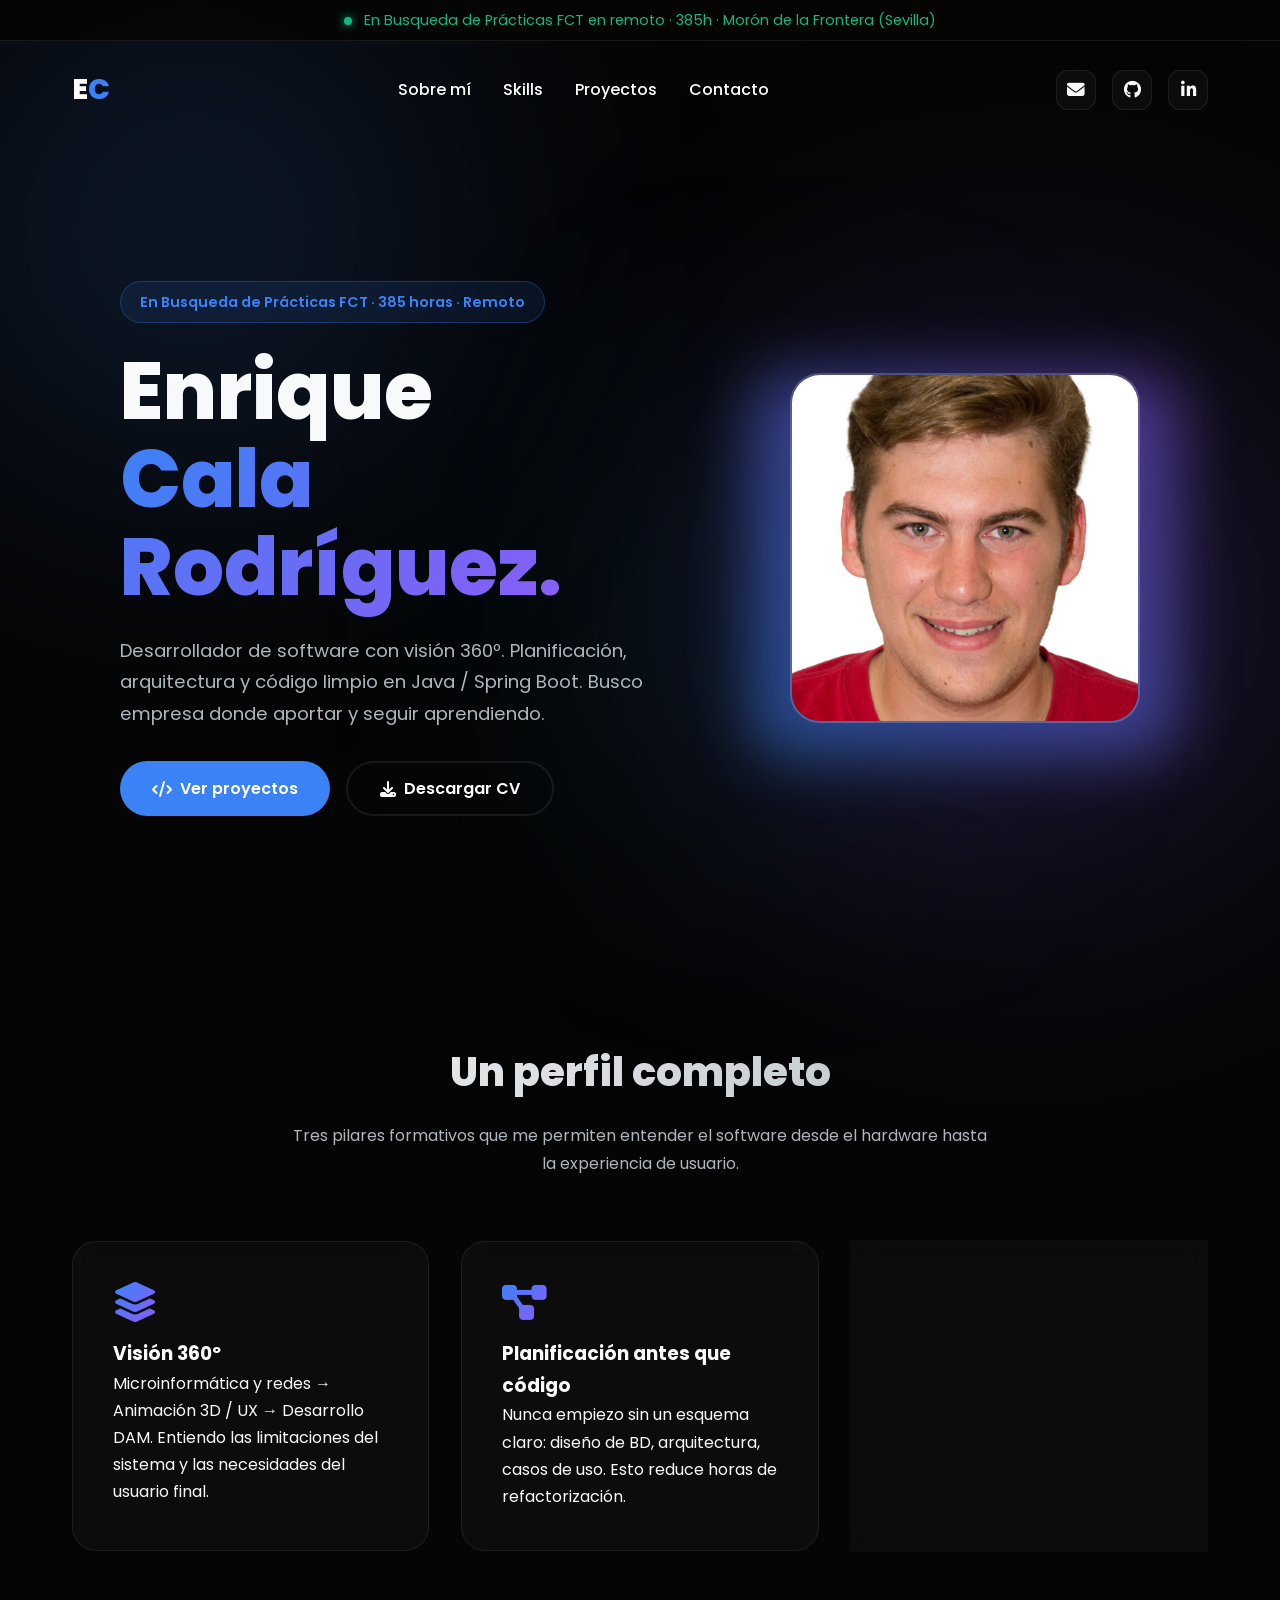
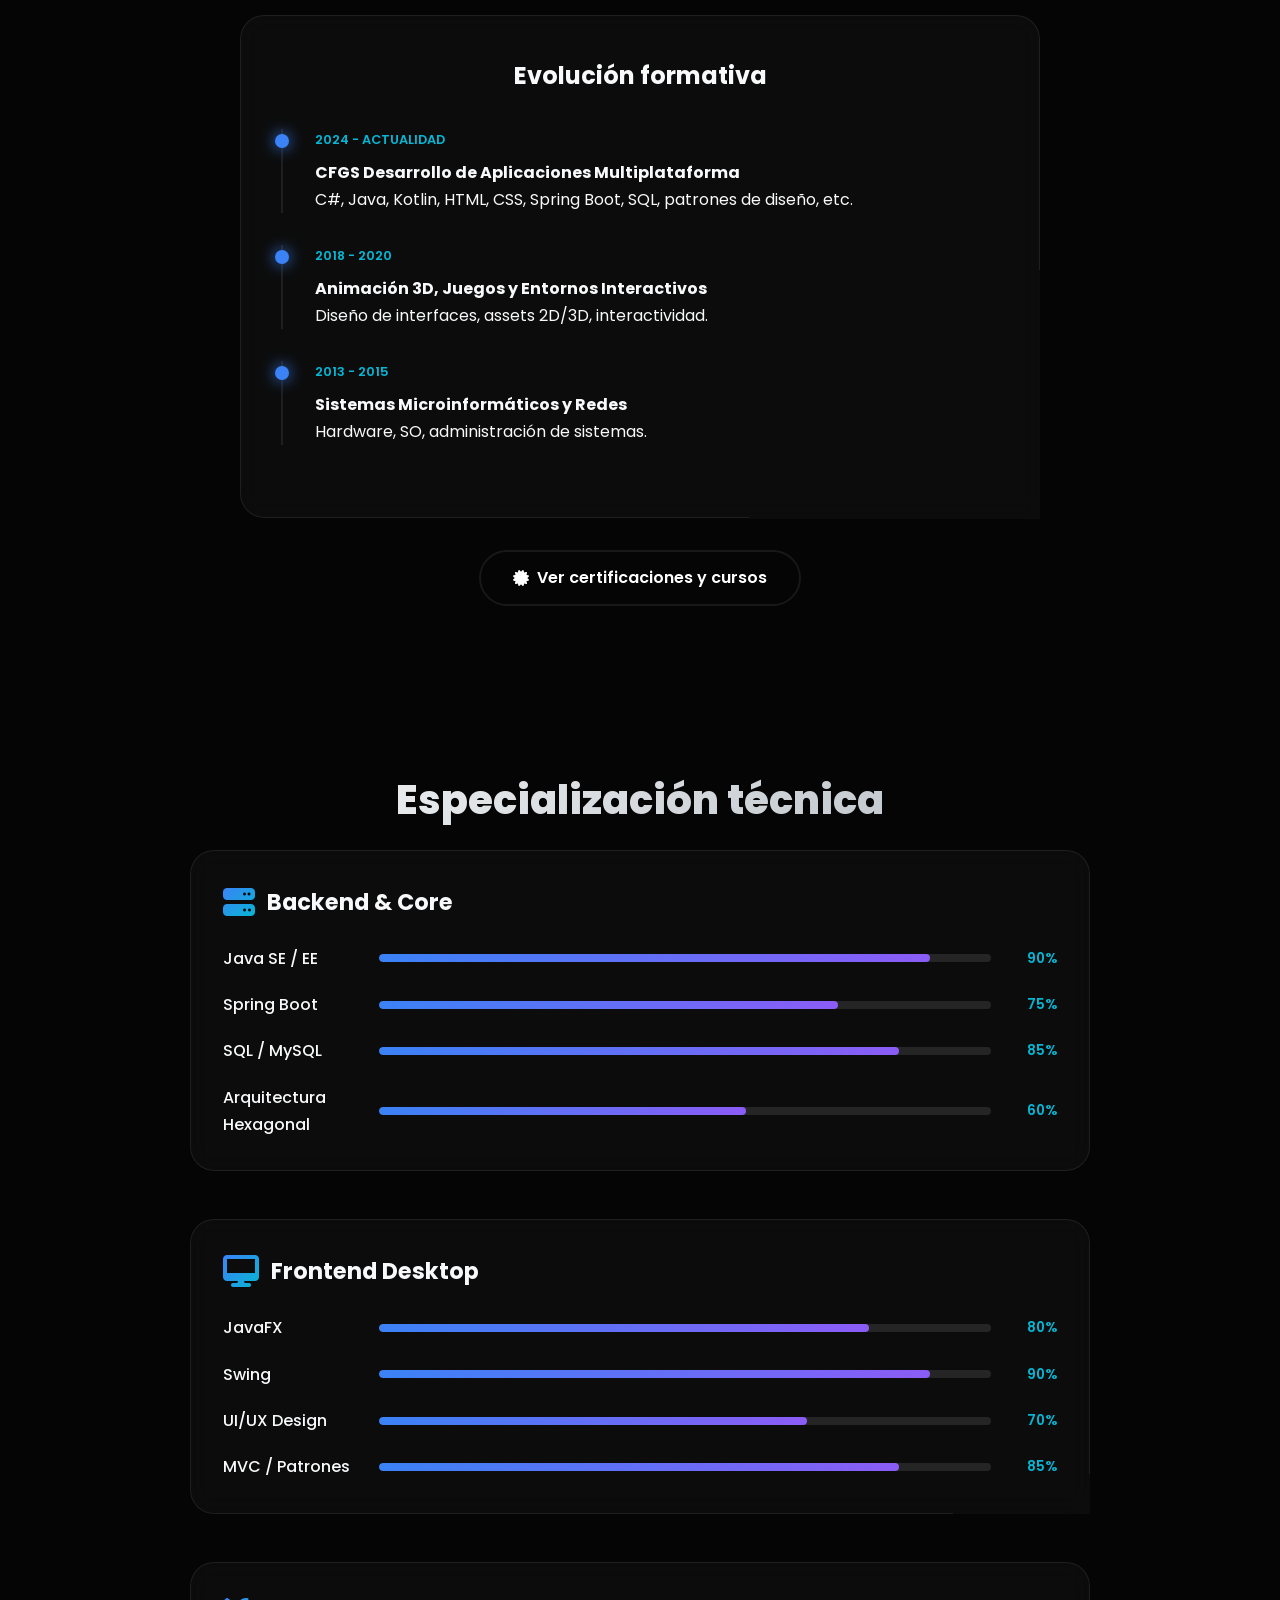
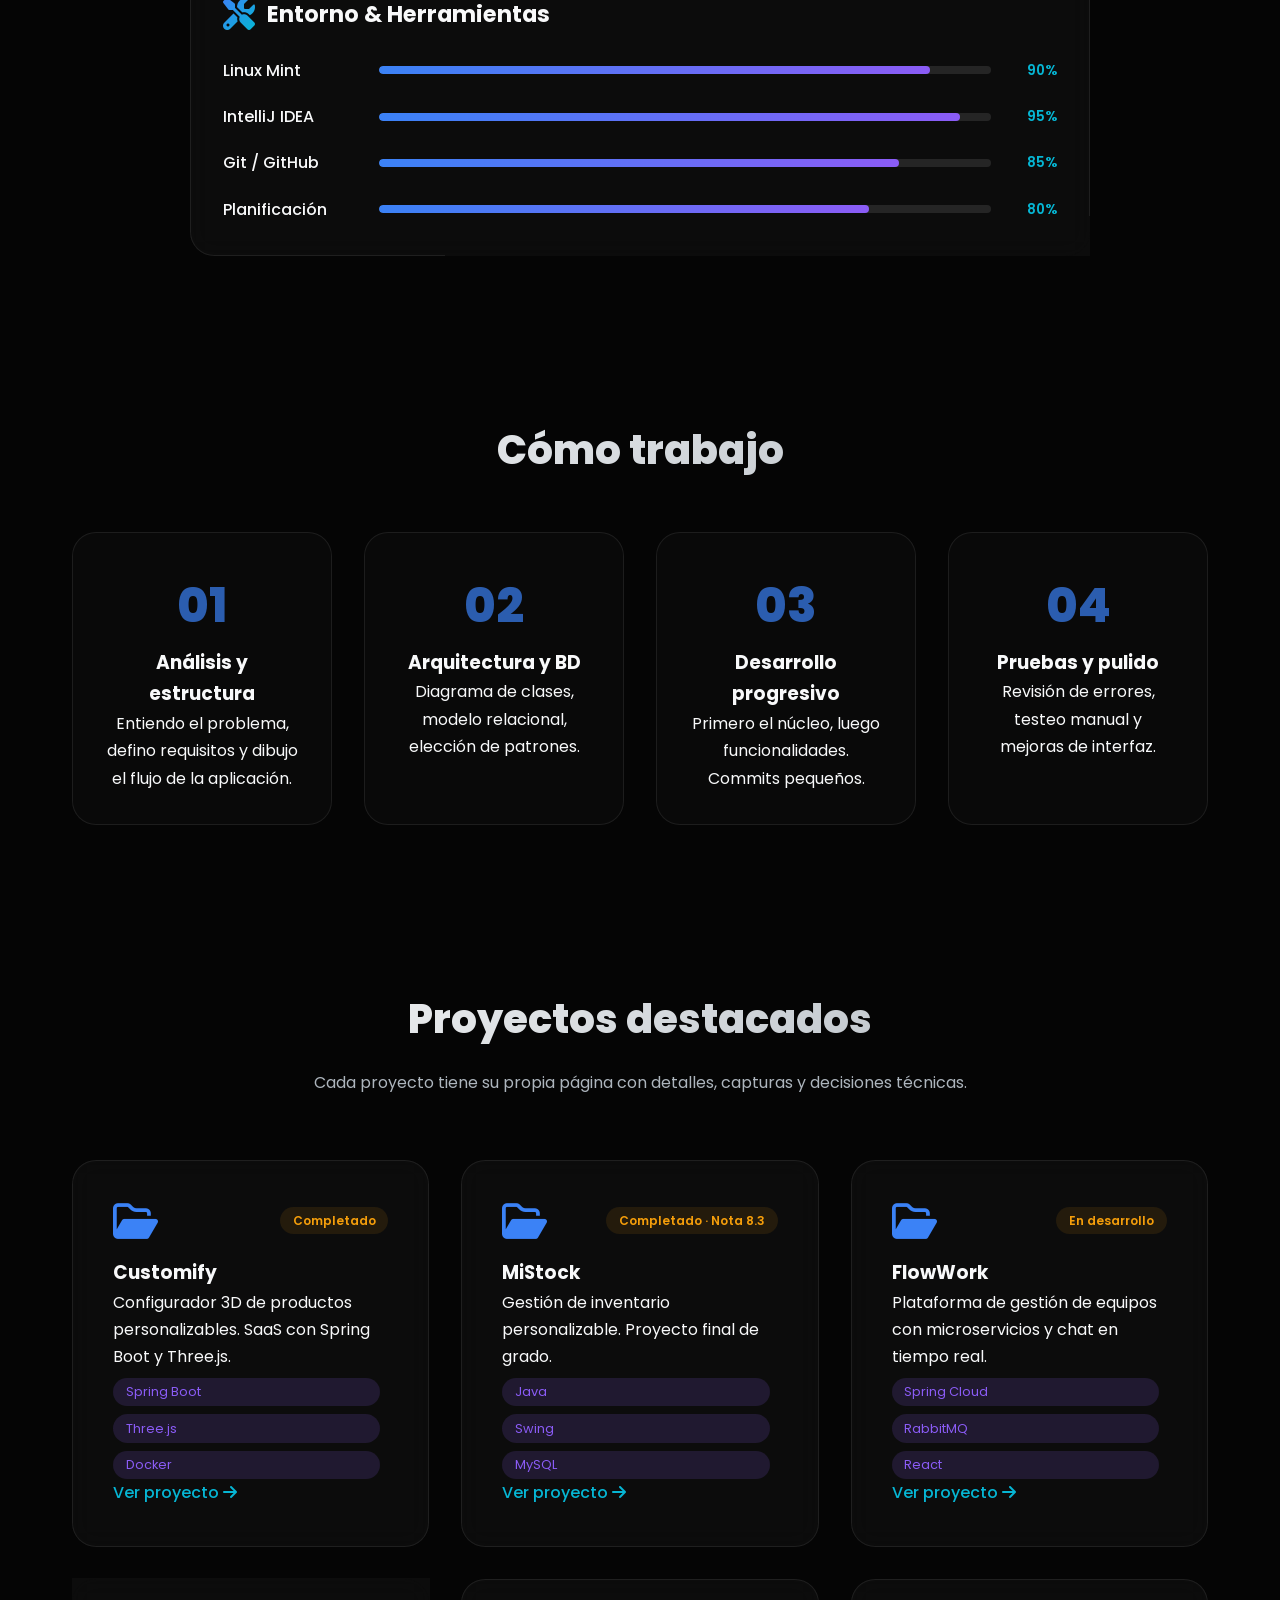
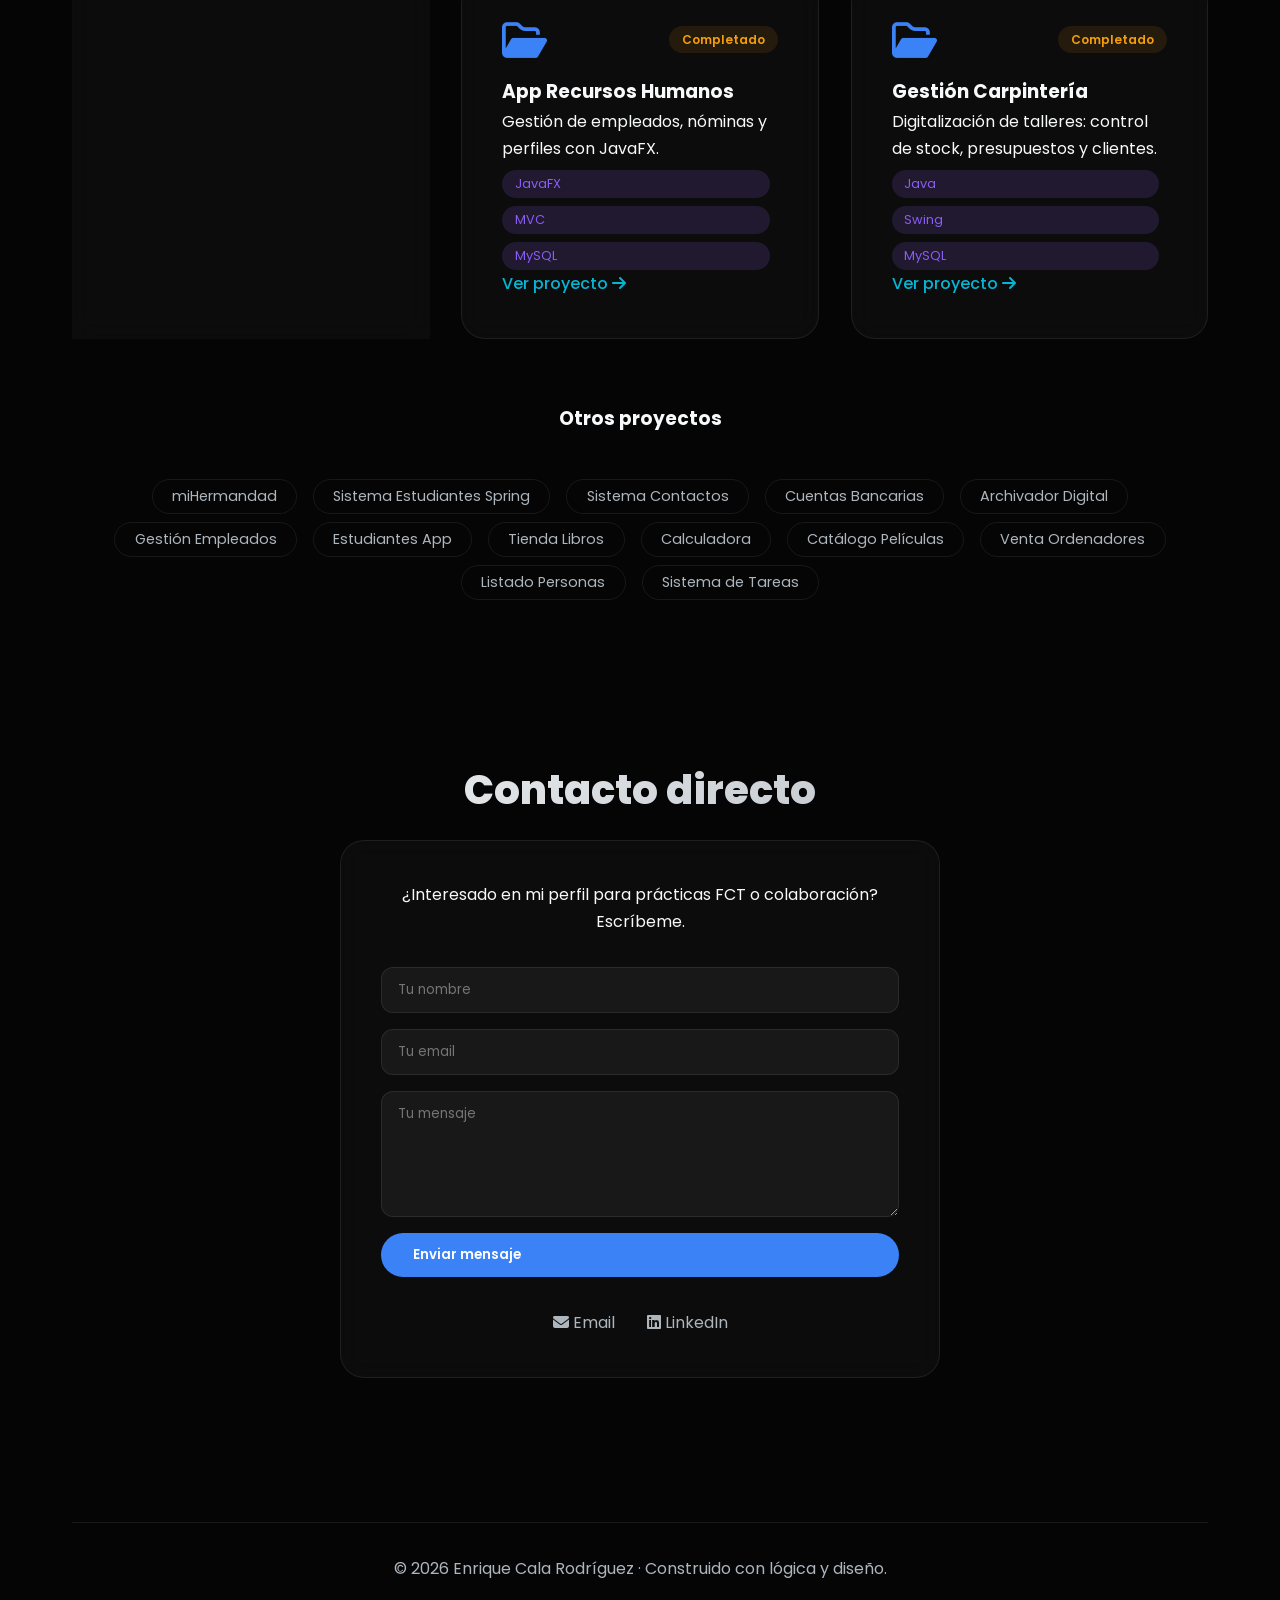
==== index.html @ 1f20ee27 "Duplicate project section and add FlowWork project" ====
<!DOCTYPE html>
<html lang="es">
<head>
    <meta charset="UTF-8">
    <meta name="viewport" content="width=device-width, initial-scale=1.0">
    <title>Enrique Cala | Desarrollador DAM · Portfolio 2026</title>
    <meta name="description" content="Portfolio de Enrique Cala, desarrollador de aplicaciones multiplataforma. Busco prácticas FCT en remoto (385h). Especializado en Java, Spring Boot y diseño de interfaces.">
    <meta property="og:title" content="Enrique Cala · Desarrollador DAM">
    <meta property="og:description" content="Busco prácticas FCT en remoto. Proyectos sólidos, planificación y código limpio.">
    <meta property="og:type" content="website">
    <meta property="og:url" content="https://ecalar.github.io">
    <link rel="preconnect" href="https://fonts.googleapis.com">
    <link rel="preconnect" href="https://fonts.gstatic.com" crossorigin>
    <link href="https://fonts.googleapis.com/css2?family=Poppins:wght@300;400;500;600;800&display=swap" rel="stylesheet">
    <link rel="stylesheet" href="https://cdnjs.cloudflare.com/ajax/libs/font-awesome/6.4.0/css/all.min.css">
    <link rel="stylesheet" href="css/estilo.css">
</head>
<body>
    <div class="bg-glow glow-1"></div>
    <div class="bg-glow glow-2"></div>
    <div class="bg-glow glow-3"></div>

    <button id="back-to-top" title="Volver arriba"><i class="fas fa-chevron-up"></i></button>

    <div class="availability-bar">
        <span class="status-dot"></span> En Busqueda de Prácticas FCT en remoto · 385h · Morón de la Frontera (Sevilla)
    </div>

    <div class="container">
        <nav>
            <a href="#" class="logo">E<span>C</span></a>
            <ul class="nav-links" id="nav-links">
                <li><a href="#about">Sobre mí</a></li>
                <li><a href="#skills">Skills</a></li>
                <li><a href="#projects">Proyectos</a></li>
                <li><a href="#contact">Contacto</a></li>
            </ul>
            <div class="nav-actions">
                <div class="social-icons">
                    <a href="mailto:enriquecalar@gmail.com" class="icon-btn" title="Email"><i class="fas fa-envelope"></i></a>
                    <a href="https://github.com/ecalar" target="_blank" class="icon-btn"><i class="fab fa-github"></i></a>
                    <a href="https://www.linkedin.com/in/enrique-cala-rodr%C3%ADguez-21032491/" target="_blank" class="icon-btn"><i class="fab fa-linkedin-in"></i></a>
                </div>
                <button class="hamburger" id="hamburger" aria-label="Menú">
                    <span></span><span></span><span></span>
                </button>
            </div>
        </nav>

        <header class="hero">
            <div class="hero-text">
                <span class="badge">En Busqueda de Prácticas FCT · 385 horas · Remoto</span>
                <h1>Enrique <br><span class="gradient-text">Cala Rodríguez.</span></h1>
                <p>Desarrollador de software con visión 360º. Planificación, arquitectura y código limpio en Java / Spring Boot. Busco empresa donde aportar y seguir aprendiendo.</p>
                <div class="hero-cta">
                    <a href="#projects" class="btn btn-primary"><i class="fas fa-code"></i> Ver proyectos</a>
                    <a href="assets/cv/enrique_cala_cv.pdf" class="btn btn-outline" download><i class="fas fa-download"></i> Descargar CV</a>
                </div>
            </div>
            <div class="hero-img-wrapper">
                <div class="hero-img-bg"></div>
                <img src="assets/img/avatar.jpg" alt="Enrique Cala" class="hero-img" onerror="this.src='https://ui-avatars.com/api/?name=Enrique+Cala&background=111&color=fff&size=500&bold=true'">
            </div>
        </header>

        <section id="about">
            <h2 class="section-title">Un perfil completo</h2>
            <p class="section-subtitle">Tres pilares formativos que me permiten entender el software desde el hardware hasta la experiencia de usuario.</p>
            <div class="philosophy-grid">
                <div class="glass-card">
                    <i class="fas fa-layer-group card-icon"></i>
                    <h3>Visión 360º</h3>
                    <p>Microinformática y redes → Animación 3D / UX → Desarrollo DAM. Entiendo las limitaciones del sistema y las necesidades del usuario final.</p>
                </div>
                <div class="glass-card">
                    <i class="fas fa-project-diagram card-icon"></i>
                    <h3>Planificación antes que código</h3>
                    <p>Nunca empiezo sin un esquema claro: diseño de BD, arquitectura, casos de uso. Esto reduce horas de refactorización.</p>
                </div>
                <div class="glass-card">
                    <i class="fas fa-heart card-icon"></i>
                    <h3>Frontend con sentido</h3>
                    <p>Disfruto creando interfaces limpias y funcionales. Mi formación en animación 3D me da un extra en diseño visual y UX.</p>
                </div>
            </div>

            <div class="glass-card timeline">
                <h3 class="timeline-header">Evolución formativa</h3>
                <div class="timeline-item">
                    <span class="timeline-date">2024 - Actualidad</span>
                    <h4>CFGS Desarrollo de Aplicaciones Multiplataforma</h4>
                    <p>C#, Java, Kotlin, HTML, CSS, Spring Boot, SQL, patrones de diseño, etc.</p>
                </div>
                <div class="timeline-item">
                    <span class="timeline-date">2018 - 2020</span>
                    <h4>Animación 3D, Juegos y Entornos Interactivos</h4>
                    <p>Diseño de interfaces, assets 2D/3D, interactividad.</p>
                </div>
                <div class="timeline-item">
                    <span class="timeline-date">2013 - 2015</span>
                    <h4>Sistemas Microinformáticos y Redes</h4>
                    <p>Hardware, SO, administración de sistemas.</p>
                </div>
            </div>

            <div style="text-align:center; margin-top:2rem;">
                <a href="certificaciones.html" class="btn btn-outline"><i class="fas fa-certificate"></i> Ver certificaciones y cursos</a>
            </div>
        </section>

        <section id="skills">
            <h2 class="section-title">Especialización técnica</h2>
            <div class="skills-visual">
                <div class="skill-area">
                    <h3><i class="fas fa-server"></i> Backend & Core</h3>
                    <div class="skill-bars">
                        <div class="skill-bar-item"><span class="skill-name">Java SE / EE</span><div class="bar-bg"><div class="bar-fill" style="--w:90%"></div></div><span class="skill-level">90%</span></div>
                        <div class="skill-bar-item"><span class="skill-name">Spring Boot</span><div class="bar-bg"><div class="bar-fill" style="--w:75%"></div></div><span class="skill-level">75%</span></div>
                        <div class="skill-bar-item"><span class="skill-name">SQL / MySQL</span><div class="bar-bg"><div class="bar-fill" style="--w:85%"></div></div><span class="skill-level">85%</span></div>
                        <div class="skill-bar-item"><span class="skill-name">Arquitectura Hexagonal</span><div class="bar-bg"><div class="bar-fill" style="--w:60%"></div></div><span class="skill-level">60%</span></div>
                    </div>
                </div>
                <div class="skill-area">
                    <h3><i class="fas fa-desktop"></i> Frontend Desktop</h3>
                    <div class="skill-bars">
                        <div class="skill-bar-item"><span class="skill-name">JavaFX</span><div class="bar-bg"><div class="bar-fill" style="--w:80%"></div></div><span class="skill-level">80%</span></div>
                        <div class="skill-bar-item"><span class="skill-name">Swing</span><div class="bar-bg"><div class="bar-fill" style="--w:90%"></div></div><span class="skill-level">90%</span></div>
                        <div class="skill-bar-item"><span class="skill-name">UI/UX Design</span><div class="bar-bg"><div class="bar-fill" style="--w:70%"></div></div><span class="skill-level">70%</span></div>
                        <div class="skill-bar-item"><span class="skill-name">MVC / Patrones</span><div class="bar-bg"><div class="bar-fill" style="--w:85%"></div></div><span class="skill-level">85%</span></div>
                    </div>
                </div>
                <div class="skill-area">
                    <h3><i class="fas fa-tools"></i> Entorno & Herramientas</h3>
                    <div class="skill-bars">
                        <div class="skill-bar-item"><span class="skill-name">Linux Mint</span><div class="bar-bg"><div class="bar-fill" style="--w:90%"></div></div><span class="skill-level">90%</span></div>
                        <div class="skill-bar-item"><span class="skill-name">IntelliJ IDEA</span><div class="bar-bg"><div class="bar-fill" style="--w:95%"></div></div><span class="skill-level">95%</span></div>
                        <div class="skill-bar-item"><span class="skill-name">Git / GitHub</span><div class="bar-bg"><div class="bar-fill" style="--w:85%"></div></div><span class="skill-level">85%</span></div>
                        <div class="skill-bar-item"><span class="skill-name">Planificación</span><div class="bar-bg"><div class="bar-fill" style="--w:80%"></div></div><span class="skill-level">80%</span></div>
                    </div>
                </div>
            </div>
        </section>

        <section id="proceso">
            <h2 class="section-title">Cómo trabajo</h2>
            <div class="process-steps">
                <div class="step"><span class="step-number">01</span><h3>Análisis y estructura</h3><p>Entiendo el problema, defino requisitos y dibujo el flujo de la aplicación.</p></div>
                <div class="step"><span class="step-number">02</span><h3>Arquitectura y BD</h3><p>Diagrama de clases, modelo relacional, elección de patrones.</p></div>
                <div class="step"><span class="step-number">03</span><h3>Desarrollo progresivo</h3><p>Primero el núcleo, luego funcionalidades. Commits pequeños.</p></div>
                <div class="step"><span class="step-number">04</span><h3>Pruebas y pulido</h3><p>Revisión de errores, testeo manual y mejoras de interfaz.</p></div>
            </div>
        </section>

        <section id="projects">
    <h2 class="section-title">Proyectos destacados</h2>
    <p class="section-subtitle">Cada proyecto tiene su propia página con detalles, capturas y decisiones técnicas.</p>
    <div class="projects-grid">
        <article class="glass-card project-card">
            <div class="project-header"><i class="far fa-folder-open folder-icon"></i><span class="status-tag">Completado</span></div>
            <h3>Customify</h3>
            <p>Configurador 3D de productos personalizables. SaaS con Spring Boot y Three.js.</p>
            <span class="tech-tag">Spring Boot</span><span class="tech-tag">Three.js</span><span class="tech-tag">Docker</span>
            <a href="proyectos/customify.html" class="project-link">Ver proyecto <i class="fas fa-arrow-right"></i></a>
        </article>
        <article class="glass-card project-card">
            <div class="project-header"><i class="far fa-folder-open folder-icon"></i><span class="status-tag">Completado · Nota 8.3</span></div>
            <h3>MiStock</h3>
            <p>Gestión de inventario personalizable. Proyecto final de grado.</p>
            <span class="tech-tag">Java</span><span class="tech-tag">Swing</span><span class="tech-tag">MySQL</span>
            <a href="proyectos/mistock.html" class="project-link">Ver proyecto <i class="fas fa-arrow-right"></i></a>
        </article>
        <article class="glass-card project-card">
            <div class="project-header"><i class="far fa-folder-open folder-icon"></i><span class="status-tag">En desarrollo</span></div>
            <h3>FlowWork</h3>
            <p>Plataforma de gestión de equipos con microservicios y chat en tiempo real.</p>
            <span class="tech-tag">Spring Cloud</span><span class="tech-tag">RabbitMQ</span><span class="tech-tag">React</span>
            <a href="proyectos/flowwork.html" class="project-link">Ver proyecto <i class="fas fa-arrow-right"></i></a>
        </article>
        <article class="glass-card project-card">
            <div class="project-header"><i class="far fa-folder-open folder-icon"></i><span class="status-tag">En desarrollo</span></div>
            <h3>CanaryPro</h3>
            <p>Software para gestión de aviarios y cría de canarios.</p>
            <span class="tech-tag">Java</span><span class="tech-tag">Spring Boot</span><span class="tech-tag">PostgreSQL</span>
            <a href="proyectos/canarypro.html" class="project-link">Ver proyecto <i class="fas fa-arrow-right"></i></a>
        </article>
        <article class="glass-card project-card">
            <div class="project-header"><i class="far fa-folder-open folder-icon"></i><span class="status-tag">Completado</span></div>
            <h3>App Recursos Humanos</h3>
            <p>Gestión de empleados, nóminas y perfiles con JavaFX.</p>
            <span class="tech-tag">JavaFX</span><span class="tech-tag">MVC</span><span class="tech-tag">MySQL</span>
            <a href="proyectos/rrhh.html" class="project-link">Ver proyecto <i class="fas fa-arrow-right"></i></a>
        </article>
        <article class="glass-card project-card">
            <div class="project-header"><i class="far fa-folder-open folder-icon"></i><span class="status-tag">Completado</span></div>
            <h3>Gestión Carpintería</h3>
            <p>Digitalización de talleres: control de stock, presupuestos y clientes.</p>
            <span class="tech-tag">Java</span><span class="tech-tag">Swing</span><span class="tech-tag">MySQL</span>
            <a href="proyectos/carpinteria.html" class="project-link">Ver proyecto <i class="fas fa-arrow-right"></i></a>
        </article>
    </div>
    <h3 style="text-align:center; margin-top:4rem;">Otros proyectos</h3>
    <ul class="other-projects-list">
        <li><a href="proyectos/mihermandad.html">miHermandad</a></li>
        <li><a href="proyectos/estudiantes-spring.html">Sistema Estudiantes Spring</a></li>
        <li><a href="https://github.com/ecalar/SistemaContactos" target="_blank">Sistema Contactos</a></li>
        <li><a href="https://github.com/ecalar/SistemaCuentasBancarias" target="_blank">Cuentas Bancarias</a></li>
        <li><a href="https://github.com/ecalar/ArchivadorDigital" target="_blank">Archivador Digital</a></li>
        <li><a href="https://github.com/ecalar/GestionEmpleados" target="_blank">Gestión Empleados</a></li>
        <li><a href="https://github.com/ecalar/SistemasEstudiantesApp" target="_blank">Estudiantes App</a></li>
        <li><a href="https://github.com/ecalar/TiendaLibros" target="_blank">Tienda Libros</a></li>
        <li><a href="https://github.com/ecalar/AppCalculadora" target="_blank">Calculadora</a></li>
        <li><a href="https://github.com/ecalar/CatalogoPeliculasApp" target="_blank">Catálogo Películas</a></li>
        <li><a href="https://github.com/ecalar/VentaOrdenadoresApp" target="_blank">Venta Ordenadores</a></li>
        <li><a href="https://github.com/ecalar/ListadoPersonasApp" target="_blank">Listado Personas</a></li>
        <li><a href="https://github.com/ecalar/Sistema-de-Tareas" target="_blank">Sistema de Tareas</a></li>
    </ul>
</section>

        <section id="contact">
            <h2 class="section-title">Contacto directo</h2>
            <div class="glass-card contact-container">
                <p>¿Interesado en mi perfil para prácticas FCT o colaboración? Escríbeme.</p>
                <form action="https://formspree.io/f/xqeokaoo" method="POST">
                    <input type="text" name="nombre" placeholder="Tu nombre" required>
                    <input type="email" name="email" placeholder="Tu email" required>
                    <textarea name="mensaje" rows="5" placeholder="Tu mensaje"></textarea>
                    <button type="submit" class="btn btn-primary">Enviar mensaje</button>
                </form>
                <div class="direct-contact">
                    <a href="mailto:enriquecalar@gmail.com"><i class="fas fa-envelope"></i> Email</a>
                    <a href="https://www.linkedin.com/in/enrique-cala-rodr%C3%ADguez-21032491/"><i class="fab fa-linkedin"></i> LinkedIn</a>
                </div>
            </div>
        </section>

        <footer>
            <p>© 2026 Enrique Cala Rodríguez · Construido con lógica y diseño.</p>
        </footer>
    </div>

    <script src="js/main.js"></script>
</body>
</html>
---- css/estilo.css ----
:root {
    --bg-base: #050505;
    --text-main: #f8f9fa;
    --text-muted: #adb5bd;
    --accent-blue: #3b82f6;
    --accent-purple: #8b5cf6;
    --accent-cyan: #06b6d4;
    --glass-bg: rgba(255, 255, 255, 0.03);
    --glass-border: rgba(255, 255, 255, 0.08);
    --transition: all 0.4s cubic-bezier(0.4, 0, 0.2, 1);
}

* { margin: 0; padding: 0; box-sizing: border-box; font-family: 'Poppins', sans-serif; }

body { background: var(--bg-base); color: var(--text-main); line-height: 1.7; overflow-x: hidden; }

/* Fondos animados */
.bg-glow {
    position: fixed; border-radius: 50%; filter: blur(140px); z-index: -1; opacity: 0.35;
    animation: float 12s infinite alternate ease-in-out;
}
.glow-1 { top: -10%; left: -10%; width: 50vw; height: 50vw; background: radial-gradient(circle, var(--accent-blue), transparent 70%); }
.glow-2 { bottom: -10%; right: -10%; width: 60vw; height: 60vw; background: radial-gradient(circle, var(--accent-purple), transparent 70%); animation-delay: -5s; }
.glow-3 { top: 40%; left: 40%; width: 40vw; height: 40vw; background: radial-gradient(circle, var(--accent-cyan), transparent 70%); animation-duration: 15s; opacity: 0.2; }
@keyframes float { 0% { transform: translate(0,0) scale(1); } 100% { transform: translate(5%,8%) scale(1.1); } }

.container { max-width: 1200px; margin: 0 auto; padding: 0 2rem; }

.availability-bar {
    background: rgba(5,5,5,0.85); backdrop-filter: blur(10px); text-align: center;
    padding: 0.5rem; font-size: 0.9rem; color: #10b981; border-bottom: 1px solid var(--glass-border);
    position: sticky; top: 0; z-index: 1000;
}
.status-dot { display: inline-block; width: 8px; height: 8px; background: #10b981; border-radius: 50%; margin-right: 0.5rem; box-shadow: 0 0 10px #10b981; }

nav { display: flex; justify-content: space-between; align-items: center; padding: 1.5rem 0; }
.logo { font-size: 1.8rem; font-weight: 800; text-decoration: none; color: #fff; }
.logo span { color: var(--accent-blue); }
.nav-links { list-style: none; display: flex; gap: 2rem; }
.nav-links a { color: var(--text-muted); text-decoration: none; font-weight: 500; transition: var(--transition); }
.nav-links a:hover, .nav-links a.active { color: #fff; }
.social-icons { display: flex; gap: 1rem; }
.icon-btn {
    display: grid; place-items: center; width: 40px; height: 40px; border-radius: 12px;
    background: var(--glass-bg); border: 1px solid var(--glass-border); color: var(--text-main);
    font-size: 1.1rem; transition: var(--transition); text-decoration: none;
}
.icon-btn:hover { background: rgba(255,255,255,0.1); border-color: var(--accent-blue); color: var(--accent-blue); transform: translateY(-3px); }

.hero {
    display: flex;
    align-items: center;
    justify-content: space-between;
    gap: 4rem;
    padding: 0 3rem;
    min-height: calc(100vh - 80px);
}
.hero-text { flex: 1.2; }
.badge {
    display: inline-block; padding: 0.5rem 1.2rem; background: rgba(59,130,246,0.1);
    border: 1px solid rgba(59,130,246,0.3); border-radius: 50px; color: var(--accent-blue);
    font-weight: 600; font-size: 0.9rem; margin-bottom: 1.5rem; animation: pulse-border 2s infinite;
}
@keyframes pulse-border { 0% { box-shadow: 0 0 0 0 rgba(59,130,246,0.4); } 70% { box-shadow: 0 0 0 10px rgba(59,130,246,0); } 100% { box-shadow: 0 0 0 0 rgba(59,130,246,0); } }
.hero h1 { font-size: clamp(3rem, 8vw, 5rem); font-weight: 800; line-height: 1.1; margin-bottom: 1.5rem; }
.gradient-text { background: linear-gradient(135deg, var(--accent-blue), var(--accent-purple)); -webkit-background-clip: text; -webkit-text-fill-color: transparent; }
.hero p { font-size: 1.15rem; color: var(--text-muted); max-width: 550px; margin-bottom: 2rem; }
.hero-cta { display: flex; gap: 1rem; flex-wrap: wrap; }
.btn {
    padding: 0.75rem 2rem; border-radius: 50px; font-weight: 600; text-decoration: none;
    display: inline-flex; align-items: center; gap: 0.5rem; transition: var(--transition);
}
.btn-primary { background: var(--accent-blue); color: #fff; border: none; }
.btn-primary:hover { background: #2563eb; transform: translateY(-2px); box-shadow: 0 10px 25px rgba(59,130,246,0.4); }
.btn-outline { border: 2px solid var(--glass-border); color: #fff; background: transparent; }
.btn-outline:hover { border-color: var(--accent-blue); background: rgba(59,130,246,0.1); }
.hero-img-wrapper { flex: 0.8; position: relative; display: flex; justify-content: center; }
.hero-img { max-width: 350px; width: 100%; aspect-ratio: 1; object-fit: cover; border-radius: 30px; border: 2px solid rgba(255,255,255,0.2); position: relative; z-index: 2; }
.hero-img-bg { position: absolute; width: 110%; height: 110%; background: linear-gradient(45deg, var(--accent-blue), var(--accent-purple)); border-radius: 40px; filter: blur(30px); opacity: 0.5; z-index: 1; }

section { padding: 5rem 0; }
.section-title { font-size: 2.5rem; font-weight: 800; text-align: center; margin-bottom: 1rem; background: linear-gradient(135deg, #fff, var(--text-muted)); -webkit-background-clip: text; -webkit-text-fill-color: transparent; }
.section-subtitle { text-align: center; color: var(--text-muted); max-width: 700px; margin: 0 auto 4rem; }

.glass-card {
    background: var(--glass-bg); border: 1px solid var(--glass-border); border-radius: 24px;
    backdrop-filter: blur(12px); padding: 2.5rem; transition: var(--transition);
}
.glass-card:hover { border-color: rgba(255,255,255,0.15); background: rgba(255,255,255,0.05); transform: translateY(-5px); }

.philosophy-grid { display: grid; grid-template-columns: repeat(auto-fit, minmax(300px, 1fr)); gap: 2rem; margin-bottom: 4rem; }
.card-icon { font-size: 2.5rem; margin-bottom: 1rem; background: linear-gradient(135deg, var(--accent-blue), var(--accent-purple)); -webkit-background-clip: text; -webkit-text-fill-color: transparent; }

.timeline { max-width: 800px; margin: 0 auto; }
.timeline-header { font-size: 1.5rem; margin-bottom: 2rem; text-align: center; }
.timeline-item { padding-left: 2rem; border-left: 2px solid var(--glass-border); margin-bottom: 2rem; position: relative; }
.timeline-item::before { content: ''; position: absolute; left: -8px; top: 5px; width: 14px; height: 14px; background: var(--accent-blue); border-radius: 50%; box-shadow: 0 0 15px var(--accent-blue); }
.timeline-date { font-size: 0.8rem; color: var(--accent-cyan); font-weight: 600; text-transform: uppercase; display: block; margin-bottom: 0.5rem; }

.certifications-grid { display: grid; grid-template-columns: repeat(auto-fit, minmax(280px, 1fr)); gap: 2rem; margin-top: 1rem; }
.cert-card { display: flex; align-items: flex-start; gap: 1.2rem; padding: 2rem; background: var(--glass-bg); border: 1px solid var(--glass-border); border-radius: 24px; backdrop-filter: blur(12px); transition: var(--transition); }
.cert-card:hover { border-color: rgba(255,255,255,0.15); background: rgba(255,255,255,0.05); transform: translateY(-5px); }
.cert-icon { font-size: 2rem; background: linear-gradient(135deg, var(--accent-blue), var(--accent-cyan)); -webkit-background-clip: text; -webkit-text-fill-color: transparent; flex-shrink: 0; }
.cert-info h4 { font-size: 1.1rem; color: #fff; margin-bottom: 0.3rem; }
.cert-issuer { font-size: 0.85rem; color: var(--accent-cyan); font-weight: 500; }
.cert-date { font-size: 0.8rem; color: var(--text-muted); margin: 0.3rem 0 0.8rem; }

.diploma-btn {
    background: transparent; border: 1px solid var(--glass-border); color: var(--text-muted);
    padding: 0.4rem 1rem; border-radius: 50px; font-size: 0.8rem; cursor: pointer;
    transition: var(--transition); display: inline-flex; align-items: center; gap: 0.4rem;
}
.diploma-btn:hover { border-color: var(--accent-blue); color: #fff; background: rgba(59,130,246,0.1); }

/* Modal con tarjeta */
.modal {
    display: none; position: fixed; z-index: 2000; left: 0; top: 0;
    width: 100%; height: 100%; background-color: rgba(0,0,0,0.9);
    backdrop-filter: blur(5px); align-items: center; justify-content: center;
}
.modal.show { display: flex; }
.modal-close {
    position: absolute; top: 20px; right: 35px; color: #fff; font-size: 40px;
    font-weight: bold; cursor: pointer; transition: 0.3s; z-index: 10;
}
.modal-close:hover { color: var(--accent-blue); }

.modal-card {
    background: rgba(10,10,10,0.85);
    border: 1px solid var(--glass-border);
    border-radius: 24px;
    backdrop-filter: blur(20px);
    padding: 2rem;
    max-width: 90%;
    max-height: 90vh;
    display: flex;
    flex-direction: column;
    align-items: center;
    box-shadow: 0 20px 50px rgba(0,0,0,0.8);
}
.modal-content {
    max-width: 100%;
    max-height: 70vh;
    border-radius: 12px;
    object-fit: contain;
    margin-bottom: 1.5rem;
}
.modal-caption {
    font-size: 1rem;
    color: var(--text-muted);
    text-align: center;
    font-weight: 500;
    background: rgba(255,255,255,0.05);
    padding: 0.75rem 1.5rem;
    border-radius: 50px;
}

/* Botón volver arriba */
#back-to-top {
    position: fixed; bottom: 30px; right: 30px; z-index: 999;
    width: 50px; height: 50px; border-radius: 50%;
    background: var(--accent-blue); color: #fff; border: none;
    font-size: 1.2rem; cursor: pointer; opacity: 0; visibility: hidden;
    transition: opacity 0.3s, visibility 0.3s, transform 0.3s;
    box-shadow: 0 10px 25px rgba(59,130,246,0.4);
    display: grid; place-items: center;
}
#back-to-top.show { opacity: 1; visibility: visible; }
#back-to-top:hover { transform: translateY(-3px); background: #2563eb; }

.skills-visual { display: flex; flex-direction: column; gap: 3rem; max-width: 900px; margin: 0 auto; }
.skill-area { background: var(--glass-bg); border: 1px solid var(--glass-border); border-radius: 24px; padding: 2rem; backdrop-filter: blur(12px); }
.skill-area h3 { display: flex; align-items: center; gap: 0.75rem; font-size: 1.4rem; margin-bottom: 1.5rem; }
.skill-area h3 i { font-size: 2rem; background: linear-gradient(135deg, var(--accent-blue), var(--accent-cyan)); -webkit-background-clip: text; -webkit-text-fill-color: transparent; }
.skill-bars { display: flex; flex-direction: column; gap: 1.2rem; }
.skill-bar-item { display: flex; align-items: center; gap: 1rem; flex-wrap: wrap; }
.skill-name { width: 140px; font-weight: 500; color: var(--text-main); }
.bar-bg { flex: 1; height: 8px; background: rgba(255,255,255,0.1); border-radius: 10px; overflow: hidden; }
.bar-fill { height: 100%; border-radius: 10px; background: linear-gradient(90deg, var(--accent-blue), var(--accent-purple)); width: 0%; animation: fillBar 1.5s ease forwards; }
@keyframes fillBar { to { width: var(--w); } }
.skill-level { width: 50px; text-align: right; font-size: 0.85rem; color: var(--accent-cyan); font-weight: 600; }

.process-steps { display: grid; grid-template-columns: repeat(auto-fit, minmax(220px, 1fr)); gap: 2rem; margin-top: 3rem; }
.step { text-align: center; padding: 2rem; border: 1px solid var(--glass-border); border-radius: 24px; background: rgba(255,255,255,0.02); }
.step-number { font-size: 3rem; font-weight: 800; color: var(--accent-blue); opacity: 0.7; }

.projects-grid { display: grid; grid-template-columns: repeat(auto-fit, minmax(300px, 1fr)); gap: 2rem; }
.project-card { display: flex; flex-direction: column; }
.project-header { display: flex; justify-content: space-between; align-items: center; margin-bottom: 1rem; }
.folder-icon { font-size: 2.5rem; color: var(--accent-blue); }
.status-tag { background: rgba(245,158,11,0.1); color: #f59e0b; padding: 0.2rem 0.8rem; border-radius: 50px; font-size: 0.75rem; font-weight: 600; }
.project-link { color: var(--accent-cyan); font-weight: 500; text-decoration: none; margin-top: auto; }
.project-link:hover { text-decoration: underline; }
.tech-tag { display: inline-block; background: rgba(139,92,246,0.15); color: var(--accent-purple); padding: 0.2rem 0.8rem; border-radius: 50px; font-size: 0.8rem; margin-right: 0.5rem; margin-top: 0.5rem; }

.other-projects-list { list-style: none; display: flex; flex-wrap: wrap; gap: 1rem; justify-content: center; margin-top: 3rem; }
.other-projects-list a { color: var(--text-muted); text-decoration: none; border: 1px solid var(--glass-border); border-radius: 50px; padding: 0.4rem 1.2rem; font-size: 0.9rem; transition: var(--transition); }
.other-projects-list a:hover { border-color: var(--accent-blue); color: #fff; background: rgba(59,130,246,0.1); }

.contact-container { max-width: 600px; margin: 0 auto; text-align: center; }
.contact-container form { display: flex; flex-direction: column; gap: 1rem; margin-top: 2rem; }
.contact-container input, .contact-container textarea { background: rgba(255,255,255,0.05); border: 1px solid var(--glass-border); border-radius: 12px; padding: 0.75rem 1rem; color: #fff; font-family: inherit; }
.direct-contact { margin-top: 2rem; display: flex; gap: 2rem; justify-content: center; }
.direct-contact a { color: var(--text-muted); text-decoration: none; transition: var(--transition); }
.direct-contact a:hover { color: #fff; }

footer { text-align: center; padding: 2rem; border-top: 1px solid var(--glass-border); margin-top: 4rem; color: var(--text-muted); }

/* Menú hamburguesa */
.nav-actions { display: flex; align-items: center; gap: 1rem; }
.hamburger { display: none; flex-direction: column; justify-content: space-around; width: 28px; height: 22px; background: transparent; border: none; cursor: pointer; z-index: 1100; }
.hamburger span { display: block; width: 100%; height: 2px; background: var(--text-main); transition: var(--transition); border-radius: 2px; }
.hamburger.active span:nth-child(1) { transform: rotate(45deg) translate(5px, 5px); }
.hamburger.active span:nth-child(2) { opacity: 0; }
.hamburger.active span:nth-child(3) { transform: rotate(-45deg) translate(5px, -5px); }

/* ========== RESPONSIVE (MÓVIL) ========== */
@media (max-width: 768px) {
    .hamburger { display: flex; }
    .nav-links {
        position: fixed; top: 0; left: 0; width: 100%; height: 100vh;
        background: rgba(5,5,5,0.95); backdrop-filter: blur(20px);
        flex-direction: column; justify-content: center; align-items: center;
        gap: 3rem; z-index: 1000; transform: translateX(100%);
        transition: transform 0.4s ease; list-style: none; margin: 0; padding: 0;
    }
    .nav-links.show { transform: translateX(0); }
    .nav-links a { font-size: 1.8rem; color: var(--text-main); text-decoration: none; font-weight: 600; }
    .hero {
        flex-direction: column;
        text-align: center;
        padding: 0.5rem 0 2rem;
    }
    .hero-cta { justify-content: center; }
    .hero h1 { font-size: 2.5rem; }
    .section-title { font-size: 2rem; }
    .skill-name { width: 120px; font-size: 0.9rem; }
    .certifications-grid { grid-template-columns: 1fr; }
    .projects-grid { grid-template-columns: 1fr; }
    .process-steps { grid-template-columns: 1fr; }

    /* Foto más pequeña en móvil */
    .hero .hero-img {
        max-width: 200px;
        width: 70%;
        margin: 0 auto;
    }

    /* Contacto solo iconos en móvil */
    .direct-contact {
        flex-direction: row;
        justify-content: center;
        gap: 1.5rem;
    }
    .direct-contact a {
        font-size: 0;
        display: grid;
        place-items: center;
        width: 50px;
        height: 50px;
        border-radius: 12px;
        background: var(--glass-bg);
        border: 1px solid var(--glass-border);
        transition: var(--transition);
    }
    .direct-contact a i {
        font-size: 1.5rem;
        color: var(--text-main);
    }
    .direct-contact a:hover {
        border-color: var(--accent-blue);
        background: rgba(59,130,246,0.1);
    }
}

/* ========== RESPONSIVE (TABLET) ========== */
@media (min-width: 769px) and (max-width: 1024px) {
    .hero { gap: 2rem; }
    .hero h1 { font-size: 3rem; }
}
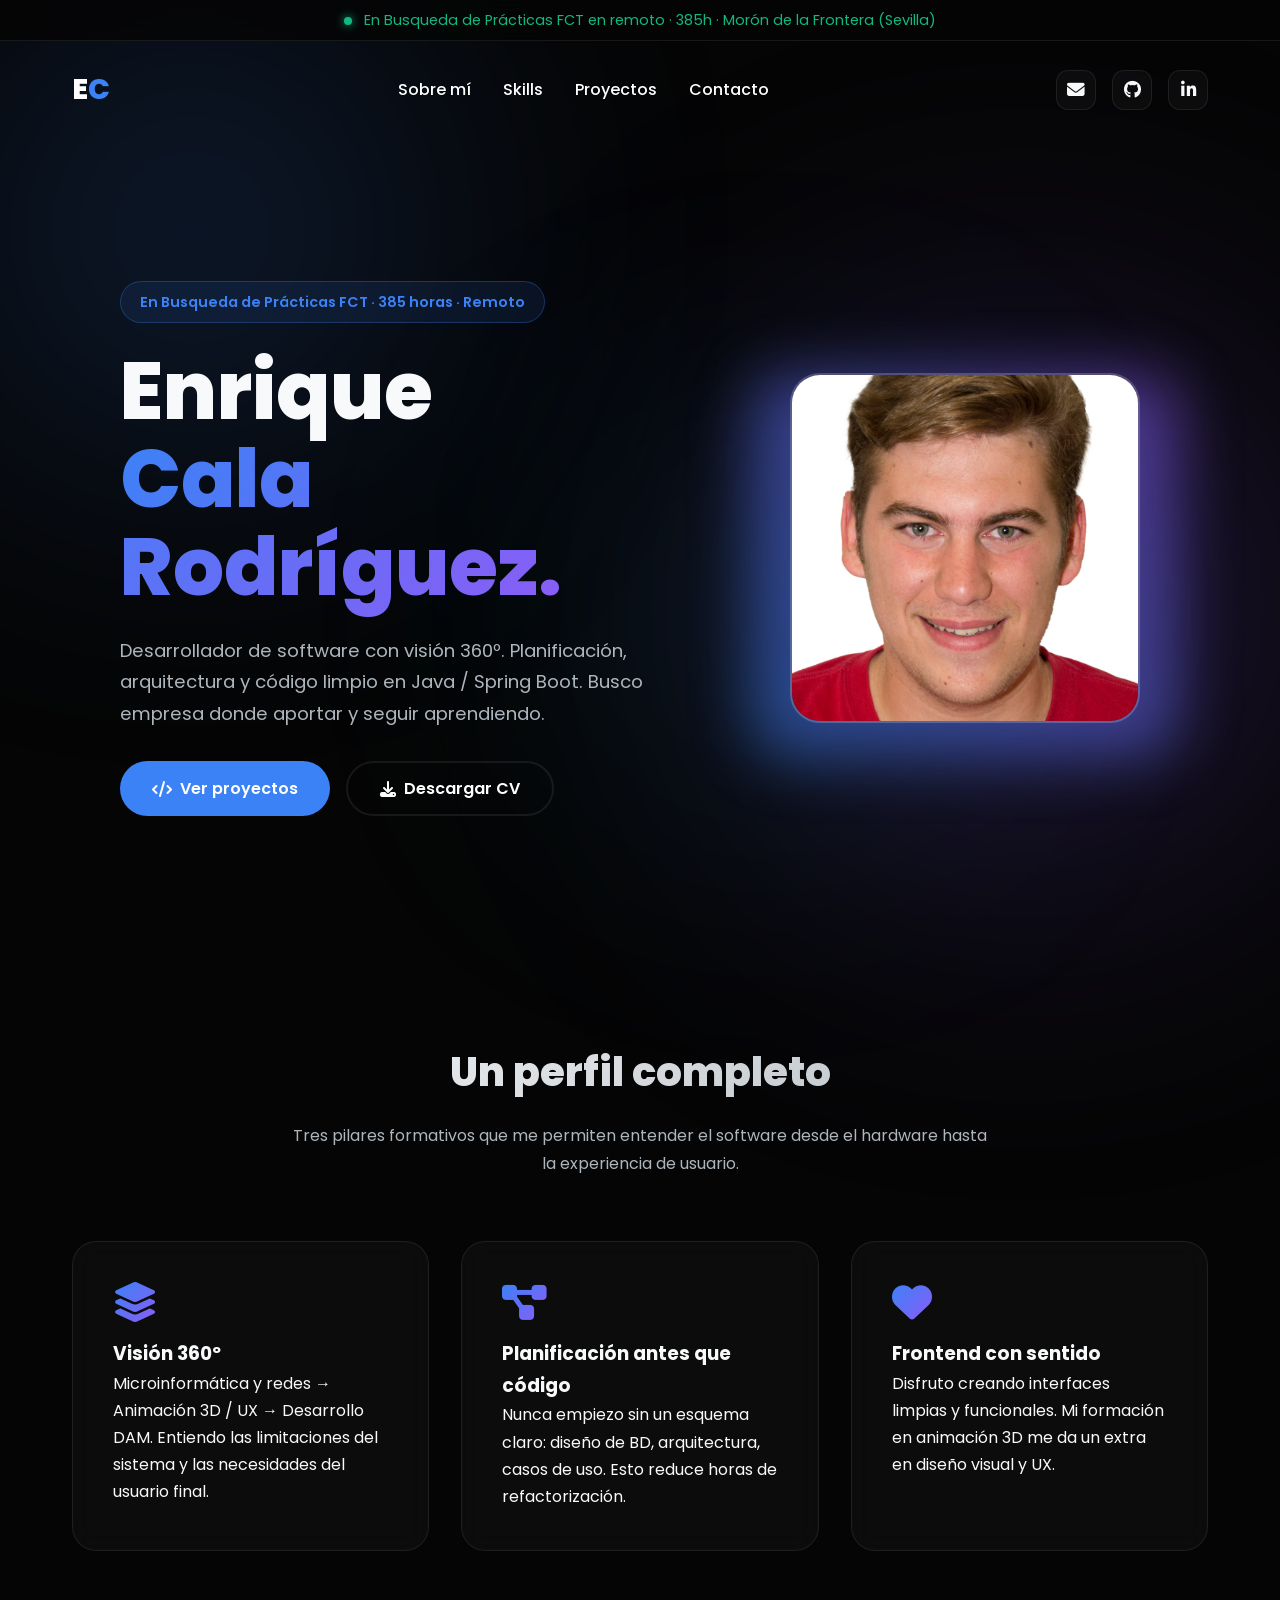
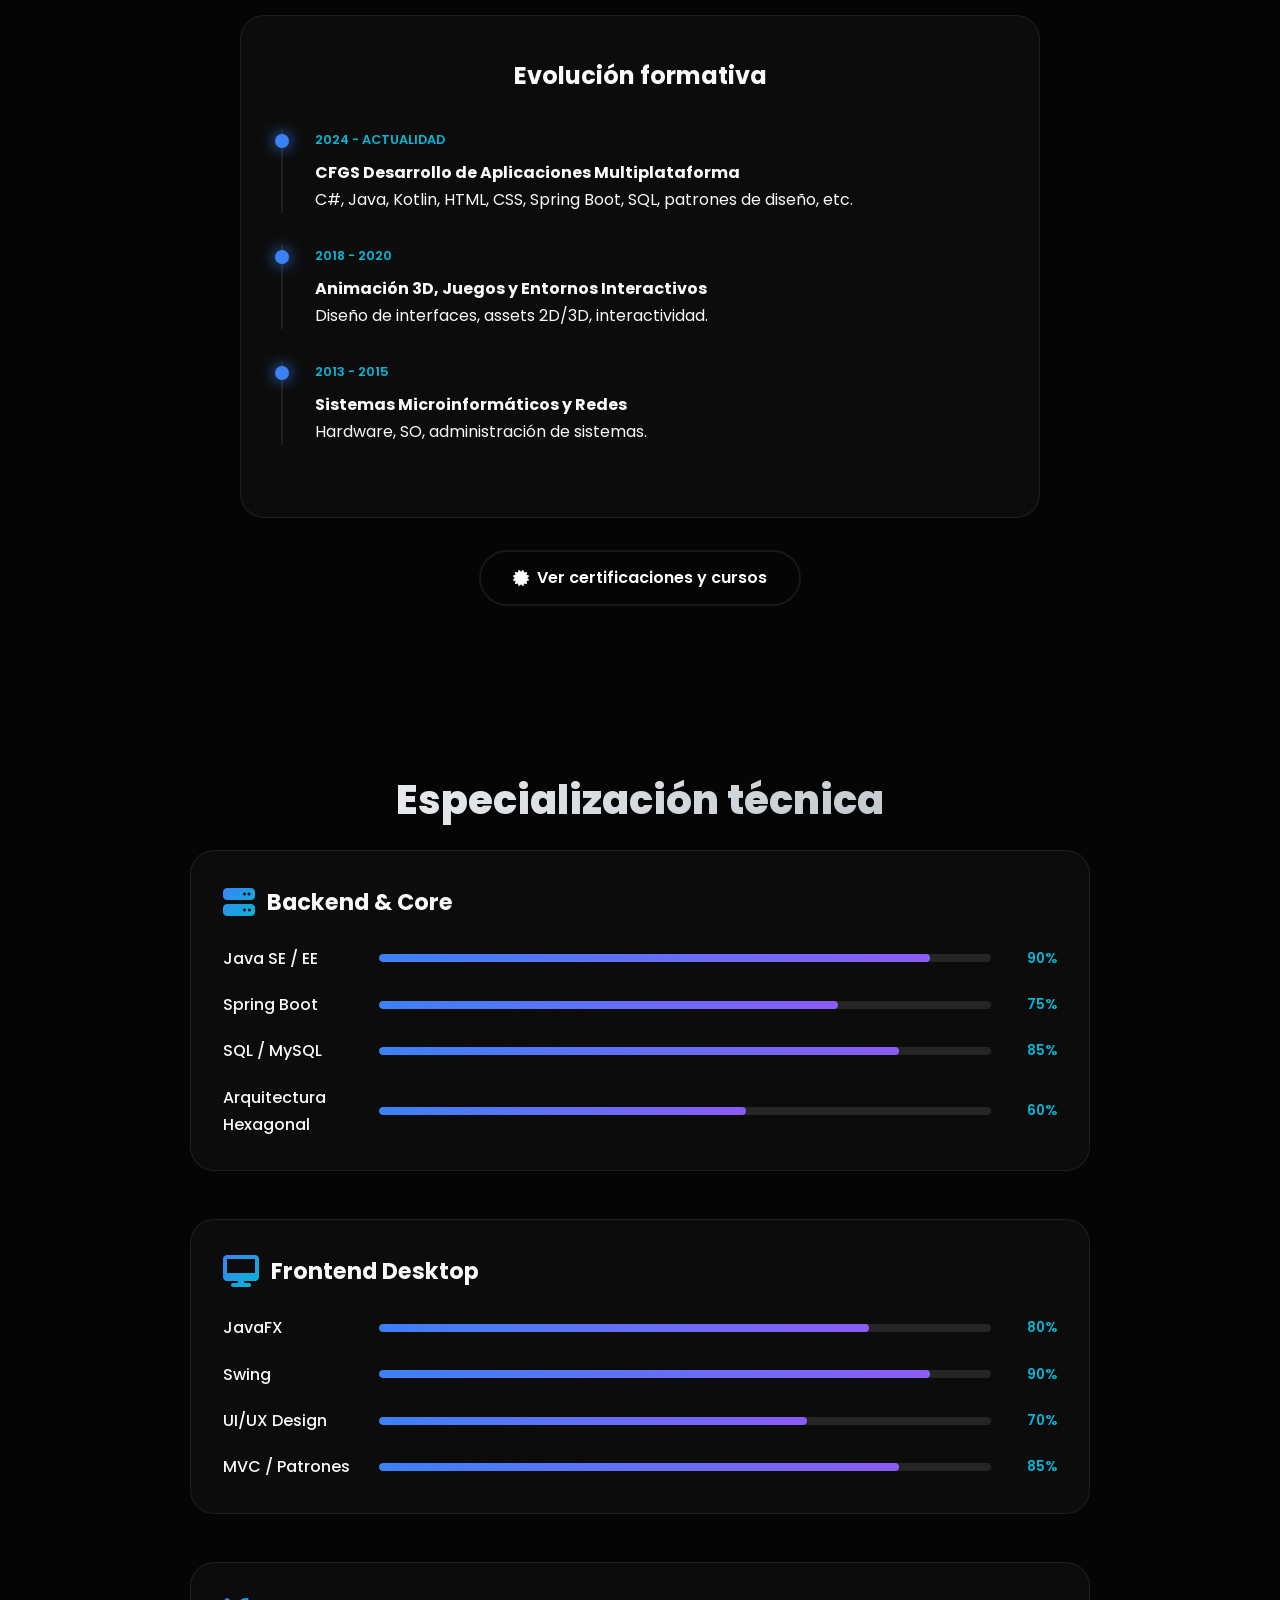
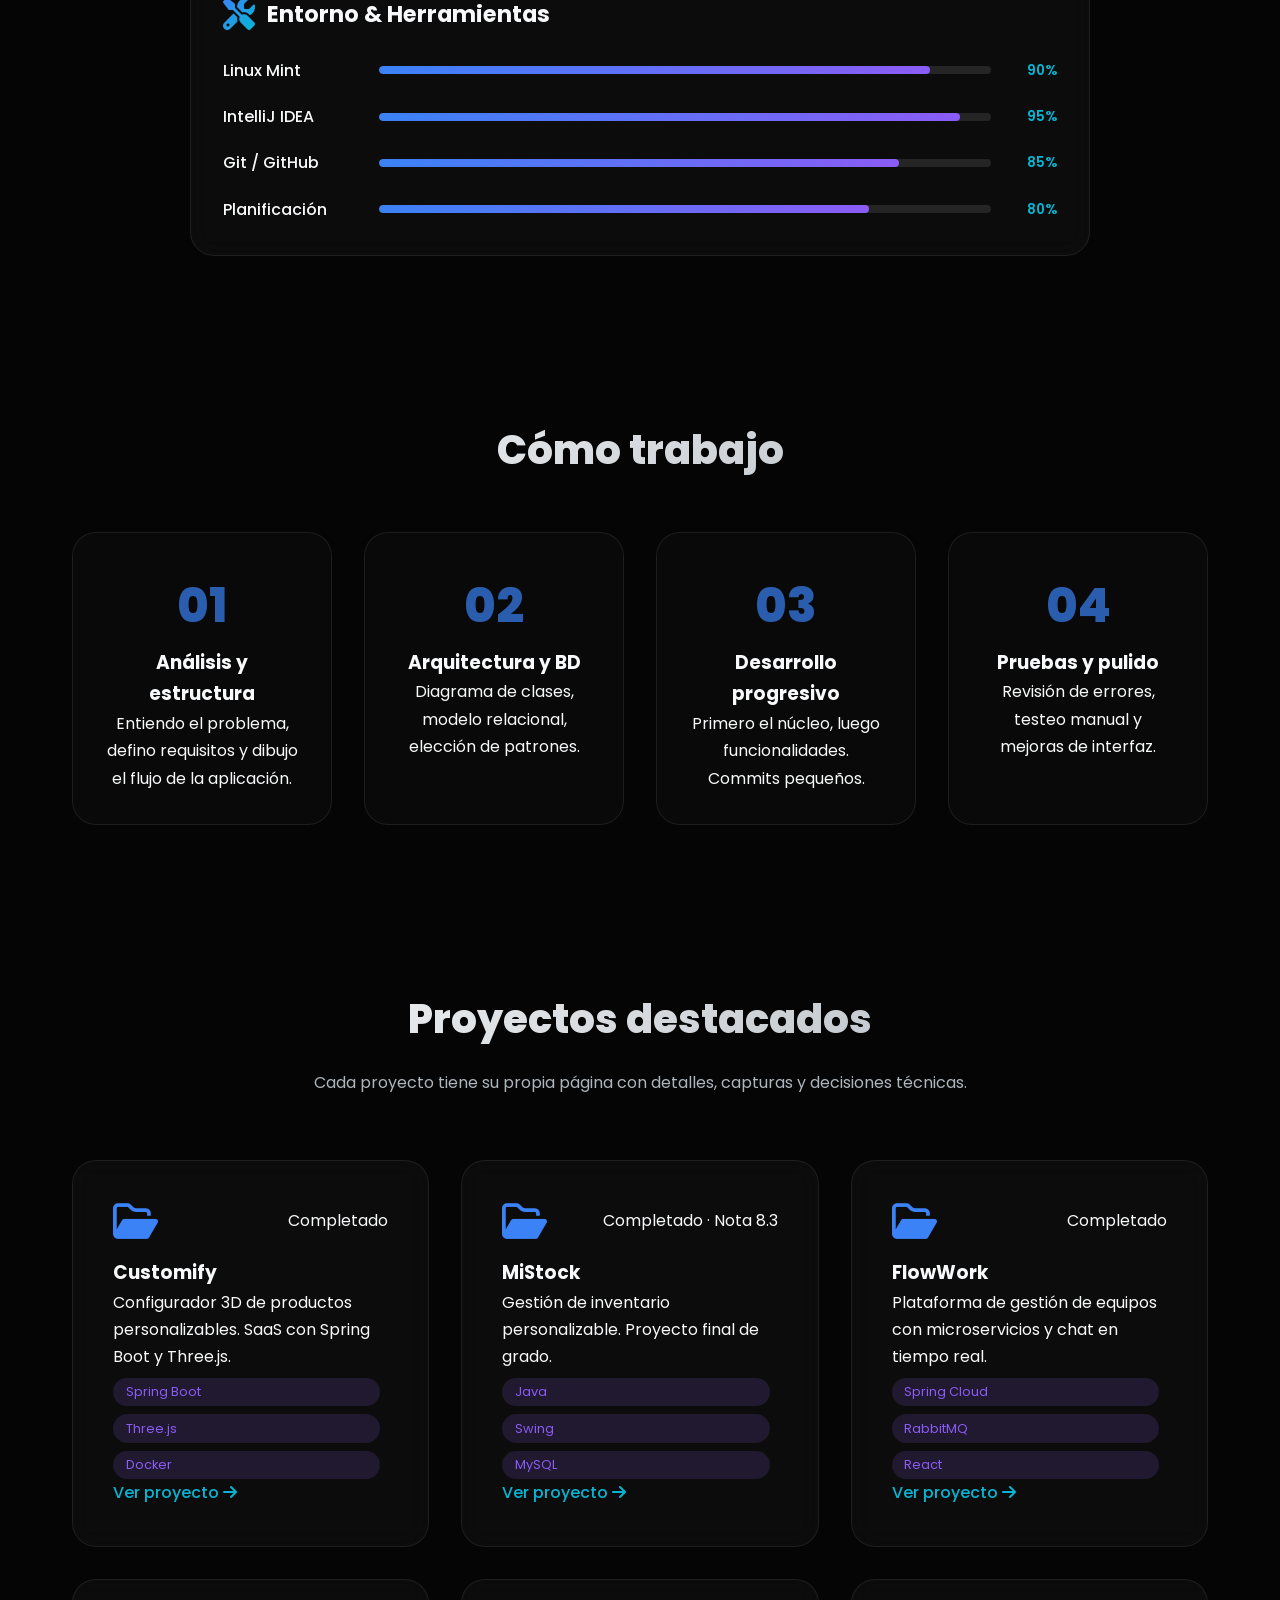
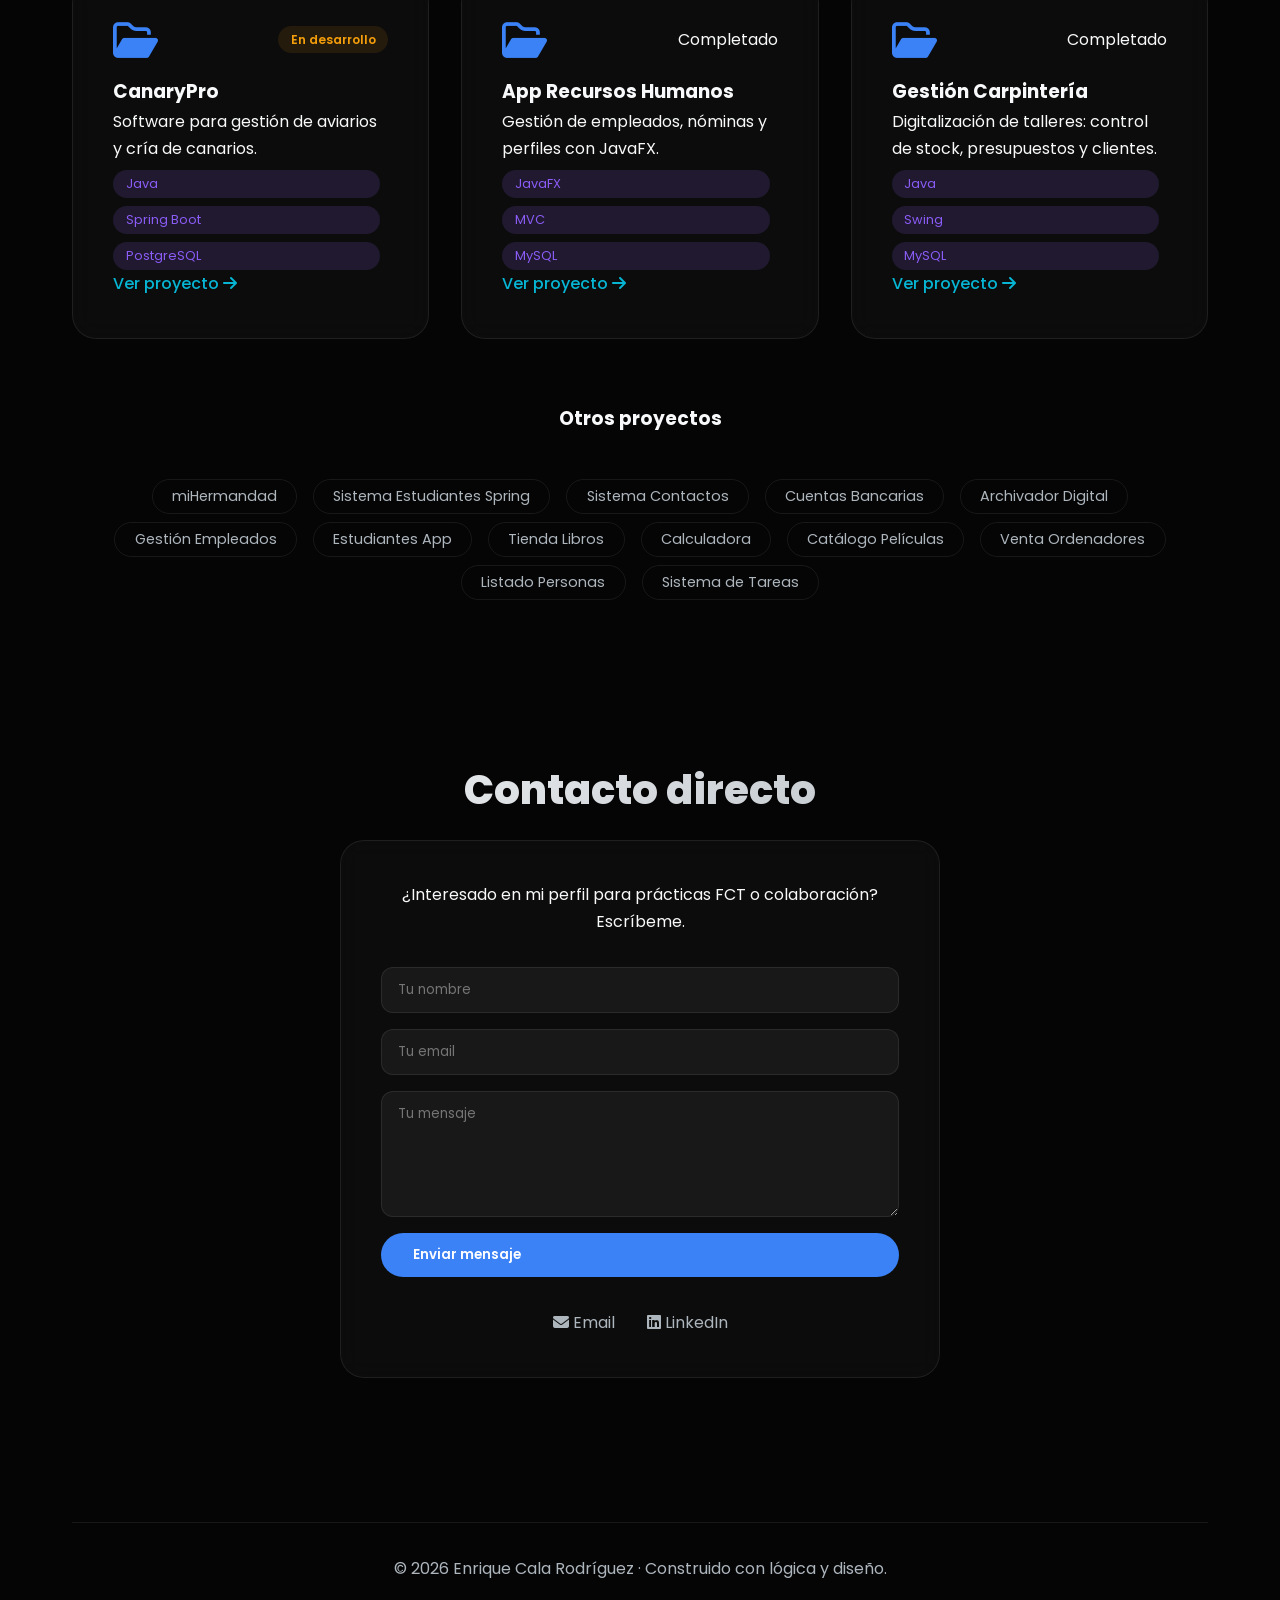
==== commit d71d6534: "Update index.html" ====
--- a/index.html
+++ b/index.html
@@ -156,21 +156,21 @@
     <p class="section-subtitle">Cada proyecto tiene su propia página con detalles, capturas y decisiones técnicas.</p>
     <div class="projects-grid">
         <article class="glass-card project-card">
-            <div class="project-header"><i class="far fa-folder-open folder-icon"></i><span class="status-tag">Completado</span></div>
+            <div class="project-header"><i class="far fa-folder-open folder-icon"></i><span class="status-tag-complete">Completado</span></div>
             <h3>Customify</h3>
             <p>Configurador 3D de productos personalizables. SaaS con Spring Boot y Three.js.</p>
             <span class="tech-tag">Spring Boot</span><span class="tech-tag">Three.js</span><span class="tech-tag">Docker</span>
             <a href="proyectos/customify.html" class="project-link">Ver proyecto <i class="fas fa-arrow-right"></i></a>
         </article>
         <article class="glass-card project-card">
-            <div class="project-header"><i class="far fa-folder-open folder-icon"></i><span class="status-tag">Completado · Nota 8.3</span></div>
+            <div class="project-header"><i class="far fa-folder-open folder-icon"></i><span class="status-tag-complete">Completado · Nota 8.3</span></div>
             <h3>MiStock</h3>
             <p>Gestión de inventario personalizable. Proyecto final de grado.</p>
             <span class="tech-tag">Java</span><span class="tech-tag">Swing</span><span class="tech-tag">MySQL</span>
             <a href="proyectos/mistock.html" class="project-link">Ver proyecto <i class="fas fa-arrow-right"></i></a>
         </article>
         <article class="glass-card project-card">
-            <div class="project-header"><i class="far fa-folder-open folder-icon"></i><span class="status-tag">En desarrollo</span></div>
+            <div class="project-header"><i class="far fa-folder-open folder-icon"></i><span class="status-tag-complete">Completado</span></div>
             <h3>FlowWork</h3>
             <p>Plataforma de gestión de equipos con microservicios y chat en tiempo real.</p>
             <span class="tech-tag">Spring Cloud</span><span class="tech-tag">RabbitMQ</span><span class="tech-tag">React</span>
@@ -184,14 +184,14 @@
             <a href="proyectos/canarypro.html" class="project-link">Ver proyecto <i class="fas fa-arrow-right"></i></a>
         </article>
         <article class="glass-card project-card">
-            <div class="project-header"><i class="far fa-folder-open folder-icon"></i><span class="status-tag">Completado</span></div>
+            <div class="project-header"><i class="far fa-folder-open folder-icon"></i><span class="status-tag-complete">Completado</span></div>
             <h3>App Recursos Humanos</h3>
             <p>Gestión de empleados, nóminas y perfiles con JavaFX.</p>
             <span class="tech-tag">JavaFX</span><span class="tech-tag">MVC</span><span class="tech-tag">MySQL</span>
             <a href="proyectos/rrhh.html" class="project-link">Ver proyecto <i class="fas fa-arrow-right"></i></a>
         </article>
         <article class="glass-card project-card">
-            <div class="project-header"><i class="far fa-folder-open folder-icon"></i><span class="status-tag">Completado</span></div>
+            <div class="project-header"><i class="far fa-folder-open folder-icon"></i><span class="status-tag-complete">Completado</span></div>
             <h3>Gestión Carpintería</h3>
             <p>Digitalización de talleres: control de stock, presupuestos y clientes.</p>
             <span class="tech-tag">Java</span><span class="tech-tag">Swing</span><span class="tech-tag">MySQL</span>
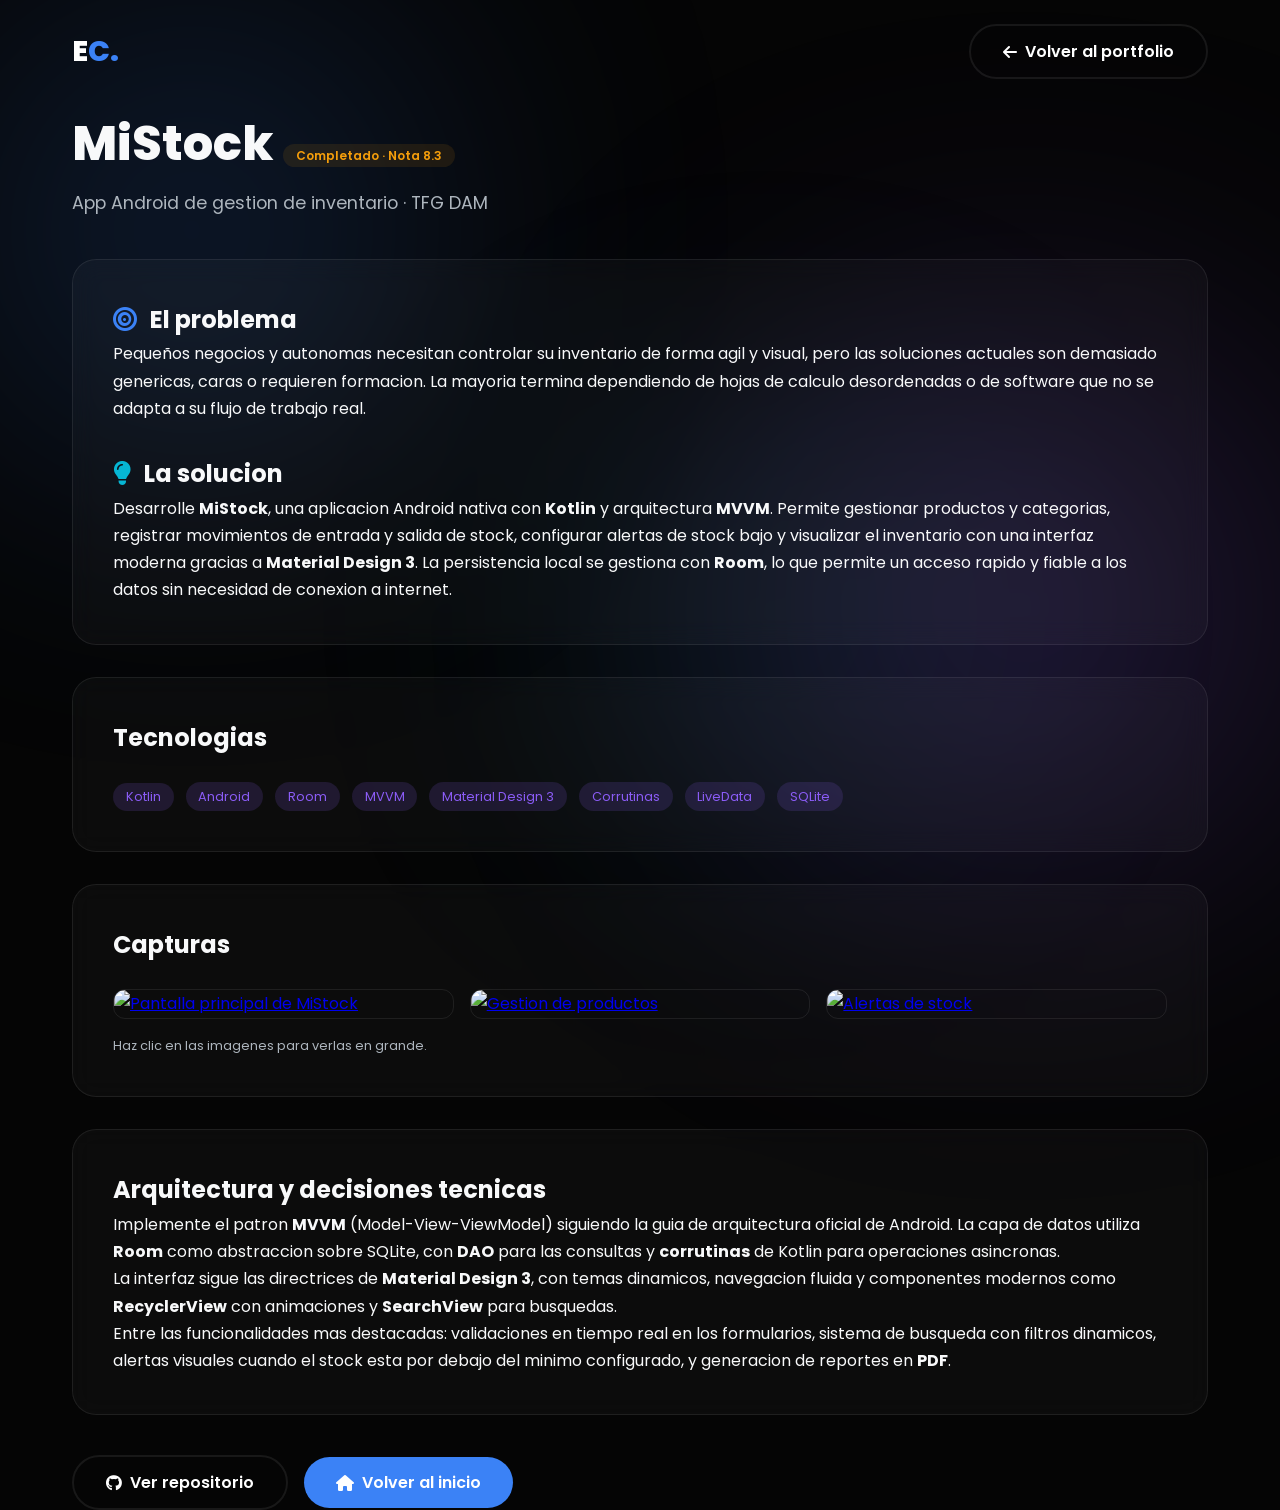
==== commit 758de72f: "Update index.html" ====
--- a/index.html
+++ b/index.html
@@ -3,241 +3,79 @@
 <head>
     <meta charset="UTF-8">
     <meta name="viewport" content="width=device-width, initial-scale=1.0">
-    <title>Enrique Cala | Desarrollador DAM · Portfolio 2026</title>
-    <meta name="description" content="Portfolio de Enrique Cala, desarrollador de aplicaciones multiplataforma. Busco prácticas FCT en remoto (385h). Especializado en Java, Spring Boot y diseño de interfaces.">
-    <meta property="og:title" content="Enrique Cala · Desarrollador DAM">
-    <meta property="og:description" content="Busco prácticas FCT en remoto. Proyectos sólidos, planificación y código limpio.">
-    <meta property="og:type" content="website">
-    <meta property="og:url" content="https://ecalar.github.io">
+    <title>MiStock | Enrique Cala</title>
+    <meta name="description" content="App Android de gestion de inventario. TFG DAM con Kotlin, Room y Material Design 3. Nota 8.3.">
     <link rel="preconnect" href="https://fonts.googleapis.com">
     <link rel="preconnect" href="https://fonts.gstatic.com" crossorigin>
     <link href="https://fonts.googleapis.com/css2?family=Poppins:wght@300;400;500;600;800&display=swap" rel="stylesheet">
     <link rel="stylesheet" href="https://cdnjs.cloudflare.com/ajax/libs/font-awesome/6.4.0/css/all.min.css">
-    <link rel="stylesheet" href="css/estilo.css">
+    <link rel="stylesheet" href="../css/estilo.css">
+    <style>
+        .project-detail h1 { font-size: clamp(2rem, 5vw, 3rem); font-weight: 800; margin-bottom: 0.25rem; }
+        .project-subtitle { font-size: 1.1rem; color: var(--text-muted); margin-bottom: 2.5rem; }
+        .project-detail section { margin-bottom: 2rem; }
+        .gallery { display: flex; gap: 1rem; flex-wrap: wrap; margin-top: 1.5rem; }
+        .gallery a { flex: 1 1 250px; overflow: hidden; border-radius: 12px; border: 1px solid var(--glass-border); transition: var(--transition); }
+        .gallery a:hover { border-color: var(--accent-blue); transform: translateY(-3px); }
+        .gallery img { width: 100%; display: block; }
+    </style>
 </head>
 <body>
-    <div class="bg-glow glow-1"></div>
-    <div class="bg-glow glow-2"></div>
-    <div class="bg-glow glow-3"></div>
-
-    <button id="back-to-top" title="Volver arriba"><i class="fas fa-chevron-up"></i></button>
-
-    <div class="availability-bar">
-        <span class="status-dot"></span> En Busqueda de Prácticas FCT en remoto · 385h · Morón de la Frontera (Sevilla)
-    </div>
-
+    <div class="bg-glow glow-1"></div><div class="bg-glow glow-2"></div><div class="bg-glow glow-3"></div>
     <div class="container">
         <nav>
-            <a href="#" class="logo">E<span>C</span></a>
-            <ul class="nav-links" id="nav-links">
-                <li><a href="#about">Sobre mí</a></li>
-                <li><a href="#skills">Skills</a></li>
-                <li><a href="#projects">Proyectos</a></li>
-                <li><a href="#contact">Contacto</a></li>
-            </ul>
+            <a href="../index.html" class="logo">E<span>C.</span></a>
             <div class="nav-actions">
-                <div class="social-icons">
-                    <a href="mailto:enriquecalar@gmail.com" class="icon-btn" title="Email"><i class="fas fa-envelope"></i></a>
-                    <a href="https://github.com/ecalar" target="_blank" class="icon-btn"><i class="fab fa-github"></i></a>
-                    <a href="https://www.linkedin.com/in/enrique-cala-rodr%C3%ADguez-21032491/" target="_blank" class="icon-btn"><i class="fab fa-linkedin-in"></i></a>
-                </div>
-                <button class="hamburger" id="hamburger" aria-label="Menú">
-                    <span></span><span></span><span></span>
-                </button>
+                <a href="../index.html#projects" class="btn btn-outline"><i class="fas fa-arrow-left"></i> Volver al portfolio</a>
             </div>
         </nav>
+        <main class="project-detail">
+            <h1>MiStock <span class="status-tag completed">Completado · Nota 8.3</span></h1>
+            <p class="project-subtitle">App Android de gestion de inventario · TFG DAM</p>
 
-        <header class="hero">
-            <div class="hero-text">
-                <span class="badge">En Busqueda de Prácticas FCT · 385 horas · Remoto</span>
-                <h1>Enrique <br><span class="gradient-text">Cala Rodríguez.</span></h1>
-                <p>Desarrollador de software con visión 360º. Planificación, arquitectura y código limpio en Java / Spring Boot. Busco empresa donde aportar y seguir aprendiendo.</p>
-                <div class="hero-cta">
-                    <a href="#projects" class="btn btn-primary"><i class="fas fa-code"></i> Ver proyectos</a>
-                    <a href="assets/cv/enrique_cala_cv.pdf" class="btn btn-outline" download><i class="fas fa-download"></i> Descargar CV</a>
+            <section class="glass-card">
+                <h2><i class="fas fa-bullseye" style="color:var(--accent-blue); margin-right:0.5rem;"></i> El problema</h2>
+                <p>Pequeños negocios y autonomas necesitan controlar su inventario de forma agil y visual, pero las soluciones actuales son demasiado genericas, caras o requieren formacion. La mayoria termina dependiendo de hojas de calculo desordenadas o de software que no se adapta a su flujo de trabajo real.</p>
+                <h2 style="margin-top:2rem;"><i class="fas fa-lightbulb" style="color:var(--accent-cyan); margin-right:0.5rem;"></i> La solucion</h2>
+                <p>Desarrolle <strong>MiStock</strong>, una aplicacion Android nativa con <strong>Kotlin</strong> y arquitectura <strong>MVVM</strong>. Permite gestionar productos y categorias, registrar movimientos de entrada y salida de stock, configurar alertas de stock bajo y visualizar el inventario con una interfaz moderna gracias a <strong>Material Design 3</strong>. La persistencia local se gestiona con <strong>Room</strong>, lo que permite un acceso rapido y fiable a los datos sin necesidad de conexion a internet.</p>
+            </section>
+
+            <section class="glass-card">
+                <h2>Tecnologias</h2>
+                <div style="margin-top:1rem;">
+                    <span class="tech-tag">Kotlin</span>
+                    <span class="tech-tag">Android</span>
+                    <span class="tech-tag">Room</span>
+                    <span class="tech-tag">MVVM</span>
+                    <span class="tech-tag">Material Design 3</span>
+                    <span class="tech-tag">Corrutinas</span>
+                    <span class="tech-tag">LiveData</span>
+                    <span class="tech-tag">SQLite</span>
                 </div>
+            </section>
+
+            <section class="glass-card">
+                <h2>Capturas</h2>
+                <div class="gallery">
+                    <a href="../assets/img/mistock1.jpg" target="_blank"><img src="../assets/img/mistock1.jpg" alt="Pantalla principal de MiStock"></a>
+                    <a href="../assets/img/mistock2.jpg" target="_blank"><img src="../assets/img/mistock2.jpg" alt="Gestion de productos"></a>
+                    <a href="../assets/img/mistock3.jpg" target="_blank"><img src="../assets/img/mistock3.jpg" alt="Alertas de stock"></a>
+                </div>
+                <p style="font-size:0.8rem; color:var(--text-muted); margin-top:1rem;">Haz clic en las imagenes para verlas en grande.</p>
+            </section>
+
+            <section class="glass-card">
+                <h2>Arquitectura y decisiones tecnicas</h2>
+                <p>Implemente el patron <strong>MVVM</strong> (Model-View-ViewModel) siguiendo la guia de arquitectura oficial de Android. La capa de datos utiliza <strong>Room</strong> como abstraccion sobre SQLite, con <strong>DAO</strong> para las consultas y <strong>corrutinas</strong> de Kotlin para operaciones asincronas.</p>
+                <p>La interfaz sigue las directrices de <strong>Material Design 3</strong>, con temas dinamicos, navegacion fluida y componentes modernos como <strong>RecyclerView</strong> con animaciones y <strong>SearchView</strong> para busquedas.</p>
+                <p>Entre las funcionalidades mas destacadas: validaciones en tiempo real en los formularios, sistema de busqueda con filtros dinamicos, alertas visuales cuando el stock esta por debajo del minimo configurado, y generacion de reportes en <strong>PDF</strong>.</p>
+            </section>
+
+            <div style="margin-top:2.5rem; display:flex; gap:1rem; flex-wrap:wrap; align-items:center;">
+                <a href="https://github.com/ecalar/MiStock" target="_blank" class="btn btn-outline"><i class="fab fa-github"></i> Ver repositorio</a>
+                <a href="../index.html" class="btn btn-primary"><i class="fas fa-home"></i> Volver al inicio</a>
             </div>
-            <div class="hero-img-wrapper">
-                <div class="hero-img-bg"></div>
-                <img src="assets/img/avatar.jpg" alt="Enrique Cala" class="hero-img" onerror="this.src='https://ui-avatars.com/api/?name=Enrique+Cala&background=111&color=fff&size=500&bold=true'">
-            </div>
-        </header>
-
-        <section id="about">
-            <h2 class="section-title">Un perfil completo</h2>
-            <p class="section-subtitle">Tres pilares formativos que me permiten entender el software desde el hardware hasta la experiencia de usuario.</p>
-            <div class="philosophy-grid">
-                <div class="glass-card">
-                    <i class="fas fa-layer-group card-icon"></i>
-                    <h3>Visión 360º</h3>
-                    <p>Microinformática y redes → Animación 3D / UX → Desarrollo DAM. Entiendo las limitaciones del sistema y las necesidades del usuario final.</p>
-                </div>
-                <div class="glass-card">
-                    <i class="fas fa-project-diagram card-icon"></i>
-                    <h3>Planificación antes que código</h3>
-                    <p>Nunca empiezo sin un esquema claro: diseño de BD, arquitectura, casos de uso. Esto reduce horas de refactorización.</p>
-                </div>
-                <div class="glass-card">
-                    <i class="fas fa-heart card-icon"></i>
-                    <h3>Frontend con sentido</h3>
-                    <p>Disfruto creando interfaces limpias y funcionales. Mi formación en animación 3D me da un extra en diseño visual y UX.</p>
-                </div>
-            </div>
-
-            <div class="glass-card timeline">
-                <h3 class="timeline-header">Evolución formativa</h3>
-                <div class="timeline-item">
-                    <span class="timeline-date">2024 - Actualidad</span>
-                    <h4>CFGS Desarrollo de Aplicaciones Multiplataforma</h4>
-                    <p>C#, Java, Kotlin, HTML, CSS, Spring Boot, SQL, patrones de diseño, etc.</p>
-                </div>
-                <div class="timeline-item">
-                    <span class="timeline-date">2018 - 2020</span>
-                    <h4>Animación 3D, Juegos y Entornos Interactivos</h4>
-                    <p>Diseño de interfaces, assets 2D/3D, interactividad.</p>
-                </div>
-                <div class="timeline-item">
-                    <span class="timeline-date">2013 - 2015</span>
-                    <h4>Sistemas Microinformáticos y Redes</h4>
-                    <p>Hardware, SO, administración de sistemas.</p>
-                </div>
-            </div>
-
-            <div style="text-align:center; margin-top:2rem;">
-                <a href="certificaciones.html" class="btn btn-outline"><i class="fas fa-certificate"></i> Ver certificaciones y cursos</a>
-            </div>
-        </section>
-
-        <section id="skills">
-            <h2 class="section-title">Especialización técnica</h2>
-            <div class="skills-visual">
-                <div class="skill-area">
-                    <h3><i class="fas fa-server"></i> Backend & Core</h3>
-                    <div class="skill-bars">
-                        <div class="skill-bar-item"><span class="skill-name">Java SE / EE</span><div class="bar-bg"><div class="bar-fill" style="--w:90%"></div></div><span class="skill-level">90%</span></div>
-                        <div class="skill-bar-item"><span class="skill-name">Spring Boot</span><div class="bar-bg"><div class="bar-fill" style="--w:75%"></div></div><span class="skill-level">75%</span></div>
-                        <div class="skill-bar-item"><span class="skill-name">SQL / MySQL</span><div class="bar-bg"><div class="bar-fill" style="--w:85%"></div></div><span class="skill-level">85%</span></div>
-                        <div class="skill-bar-item"><span class="skill-name">Arquitectura Hexagonal</span><div class="bar-bg"><div class="bar-fill" style="--w:60%"></div></div><span class="skill-level">60%</span></div>
-                    </div>
-                </div>
-                <div class="skill-area">
-                    <h3><i class="fas fa-desktop"></i> Frontend Desktop</h3>
-                    <div class="skill-bars">
-                        <div class="skill-bar-item"><span class="skill-name">JavaFX</span><div class="bar-bg"><div class="bar-fill" style="--w:80%"></div></div><span class="skill-level">80%</span></div>
-                        <div class="skill-bar-item"><span class="skill-name">Swing</span><div class="bar-bg"><div class="bar-fill" style="--w:90%"></div></div><span class="skill-level">90%</span></div>
-                        <div class="skill-bar-item"><span class="skill-name">UI/UX Design</span><div class="bar-bg"><div class="bar-fill" style="--w:70%"></div></div><span class="skill-level">70%</span></div>
-                        <div class="skill-bar-item"><span class="skill-name">MVC / Patrones</span><div class="bar-bg"><div class="bar-fill" style="--w:85%"></div></div><span class="skill-level">85%</span></div>
-                    </div>
-                </div>
-                <div class="skill-area">
-                    <h3><i class="fas fa-tools"></i> Entorno & Herramientas</h3>
-                    <div class="skill-bars">
-                        <div class="skill-bar-item"><span class="skill-name">Linux Mint</span><div class="bar-bg"><div class="bar-fill" style="--w:90%"></div></div><span class="skill-level">90%</span></div>
-                        <div class="skill-bar-item"><span class="skill-name">IntelliJ IDEA</span><div class="bar-bg"><div class="bar-fill" style="--w:95%"></div></div><span class="skill-level">95%</span></div>
-                        <div class="skill-bar-item"><span class="skill-name">Git / GitHub</span><div class="bar-bg"><div class="bar-fill" style="--w:85%"></div></div><span class="skill-level">85%</span></div>
-                        <div class="skill-bar-item"><span class="skill-name">Planificación</span><div class="bar-bg"><div class="bar-fill" style="--w:80%"></div></div><span class="skill-level">80%</span></div>
-                    </div>
-                </div>
-            </div>
-        </section>
-
-        <section id="proceso">
-            <h2 class="section-title">Cómo trabajo</h2>
-            <div class="process-steps">
-                <div class="step"><span class="step-number">01</span><h3>Análisis y estructura</h3><p>Entiendo el problema, defino requisitos y dibujo el flujo de la aplicación.</p></div>
-                <div class="step"><span class="step-number">02</span><h3>Arquitectura y BD</h3><p>Diagrama de clases, modelo relacional, elección de patrones.</p></div>
-                <div class="step"><span class="step-number">03</span><h3>Desarrollo progresivo</h3><p>Primero el núcleo, luego funcionalidades. Commits pequeños.</p></div>
-                <div class="step"><span class="step-number">04</span><h3>Pruebas y pulido</h3><p>Revisión de errores, testeo manual y mejoras de interfaz.</p></div>
-            </div>
-        </section>
-
-        <section id="projects">
-    <h2 class="section-title">Proyectos destacados</h2>
-    <p class="section-subtitle">Cada proyecto tiene su propia página con detalles, capturas y decisiones técnicas.</p>
-    <div class="projects-grid">
-        <article class="glass-card project-card">
-            <div class="project-header"><i class="far fa-folder-open folder-icon"></i><span class="status-tag-complete">Completado</span></div>
-            <h3>Customify</h3>
-            <p>Configurador 3D de productos personalizables. SaaS con Spring Boot y Three.js.</p>
-            <span class="tech-tag">Spring Boot</span><span class="tech-tag">Three.js</span><span class="tech-tag">Docker</span>
-            <a href="proyectos/customify.html" class="project-link">Ver proyecto <i class="fas fa-arrow-right"></i></a>
-        </article>
-        <article class="glass-card project-card">
-            <div class="project-header"><i class="far fa-folder-open folder-icon"></i><span class="status-tag-complete">Completado · Nota 8.3</span></div>
-            <h3>MiStock</h3>
-            <p>Gestión de inventario personalizable. Proyecto final de grado.</p>
-            <span class="tech-tag">Java</span><span class="tech-tag">Swing</span><span class="tech-tag">MySQL</span>
-            <a href="proyectos/mistock.html" class="project-link">Ver proyecto <i class="fas fa-arrow-right"></i></a>
-        </article>
-        <article class="glass-card project-card">
-            <div class="project-header"><i class="far fa-folder-open folder-icon"></i><span class="status-tag-complete">Completado</span></div>
-            <h3>FlowWork</h3>
-            <p>Plataforma de gestión de equipos con microservicios y chat en tiempo real.</p>
-            <span class="tech-tag">Spring Cloud</span><span class="tech-tag">RabbitMQ</span><span class="tech-tag">React</span>
-            <a href="proyectos/flowwork.html" class="project-link">Ver proyecto <i class="fas fa-arrow-right"></i></a>
-        </article>
-        <article class="glass-card project-card">
-            <div class="project-header"><i class="far fa-folder-open folder-icon"></i><span class="status-tag">En desarrollo</span></div>
-            <h3>CanaryPro</h3>
-            <p>Software para gestión de aviarios y cría de canarios.</p>
-            <span class="tech-tag">Java</span><span class="tech-tag">Spring Boot</span><span class="tech-tag">PostgreSQL</span>
-            <a href="proyectos/canarypro.html" class="project-link">Ver proyecto <i class="fas fa-arrow-right"></i></a>
-        </article>
-        <article class="glass-card project-card">
-            <div class="project-header"><i class="far fa-folder-open folder-icon"></i><span class="status-tag-complete">Completado</span></div>
-            <h3>App Recursos Humanos</h3>
-            <p>Gestión de empleados, nóminas y perfiles con JavaFX.</p>
-            <span class="tech-tag">JavaFX</span><span class="tech-tag">MVC</span><span class="tech-tag">MySQL</span>
-            <a href="proyectos/rrhh.html" class="project-link">Ver proyecto <i class="fas fa-arrow-right"></i></a>
-        </article>
-        <article class="glass-card project-card">
-            <div class="project-header"><i class="far fa-folder-open folder-icon"></i><span class="status-tag-complete">Completado</span></div>
-            <h3>Gestión Carpintería</h3>
-            <p>Digitalización de talleres: control de stock, presupuestos y clientes.</p>
-            <span class="tech-tag">Java</span><span class="tech-tag">Swing</span><span class="tech-tag">MySQL</span>
-            <a href="proyectos/carpinteria.html" class="project-link">Ver proyecto <i class="fas fa-arrow-right"></i></a>
-        </article>
+        </main>
     </div>
-    <h3 style="text-align:center; margin-top:4rem;">Otros proyectos</h3>
-    <ul class="other-projects-list">
-        <li><a href="proyectos/mihermandad.html">miHermandad</a></li>
-        <li><a href="proyectos/estudiantes-spring.html">Sistema Estudiantes Spring</a></li>
-        <li><a href="https://github.com/ecalar/SistemaContactos" target="_blank">Sistema Contactos</a></li>
-        <li><a href="https://github.com/ecalar/SistemaCuentasBancarias" target="_blank">Cuentas Bancarias</a></li>
-        <li><a href="https://github.com/ecalar/ArchivadorDigital" target="_blank">Archivador Digital</a></li>
-        <li><a href="https://github.com/ecalar/GestionEmpleados" target="_blank">Gestión Empleados</a></li>
-        <li><a href="https://github.com/ecalar/SistemasEstudiantesApp" target="_blank">Estudiantes App</a></li>
-        <li><a href="https://github.com/ecalar/TiendaLibros" target="_blank">Tienda Libros</a></li>
-        <li><a href="https://github.com/ecalar/AppCalculadora" target="_blank">Calculadora</a></li>
-        <li><a href="https://github.com/ecalar/CatalogoPeliculasApp" target="_blank">Catálogo Películas</a></li>
-        <li><a href="https://github.com/ecalar/VentaOrdenadoresApp" target="_blank">Venta Ordenadores</a></li>
-        <li><a href="https://github.com/ecalar/ListadoPersonasApp" target="_blank">Listado Personas</a></li>
-        <li><a href="https://github.com/ecalar/Sistema-de-Tareas" target="_blank">Sistema de Tareas</a></li>
-    </ul>
-</section>
-
-        <section id="contact">
-            <h2 class="section-title">Contacto directo</h2>
-            <div class="glass-card contact-container">
-                <p>¿Interesado en mi perfil para prácticas FCT o colaboración? Escríbeme.</p>
-                <form action="https://formspree.io/f/xqeokaoo" method="POST">
-                    <input type="text" name="nombre" placeholder="Tu nombre" required>
-                    <input type="email" name="email" placeholder="Tu email" required>
-                    <textarea name="mensaje" rows="5" placeholder="Tu mensaje"></textarea>
-                    <button type="submit" class="btn btn-primary">Enviar mensaje</button>
-                </form>
-                <div class="direct-contact">
-                    <a href="mailto:enriquecalar@gmail.com"><i class="fas fa-envelope"></i> Email</a>
-                    <a href="https://www.linkedin.com/in/enrique-cala-rodr%C3%ADguez-21032491/"><i class="fab fa-linkedin"></i> LinkedIn</a>
-                </div>
-            </div>
-        </section>
-
-        <footer>
-            <p>© 2026 Enrique Cala Rodríguez · Construido con lógica y diseño.</p>
-        </footer>
-    </div>
-
-    <script src="js/main.js"></script>
 </body>
 </html>
--- a/css/estilo.css
+++ b/css/estilo.css
@@ -32,6 +32,20 @@
     position: sticky; top: 0; z-index: 1000;
 }
 .status-dot { display: inline-block; width: 8px; height: 8px; background: #10b981; border-radius: 50%; margin-right: 0.5rem; box-shadow: 0 0 10px #10b981; }
+
+.status-tag {
+    background: rgba(245,158,11,0.1);
+    color: #f59e0b;
+    padding: 0.2rem 0.8rem;
+    border-radius: 50px;
+    font-size: 0.75rem;
+    font-weight: 600;
+}
+
+.status-tag-complete {
+    background: rgba(16,185,129,0.1);
+    color: #10b981;
+}
 
 nav { display: flex; justify-content: space-between; align-items: center; padding: 1.5rem 0; }
 .logo { font-size: 1.8rem; font-weight: 800; text-decoration: none; color: #fff; }
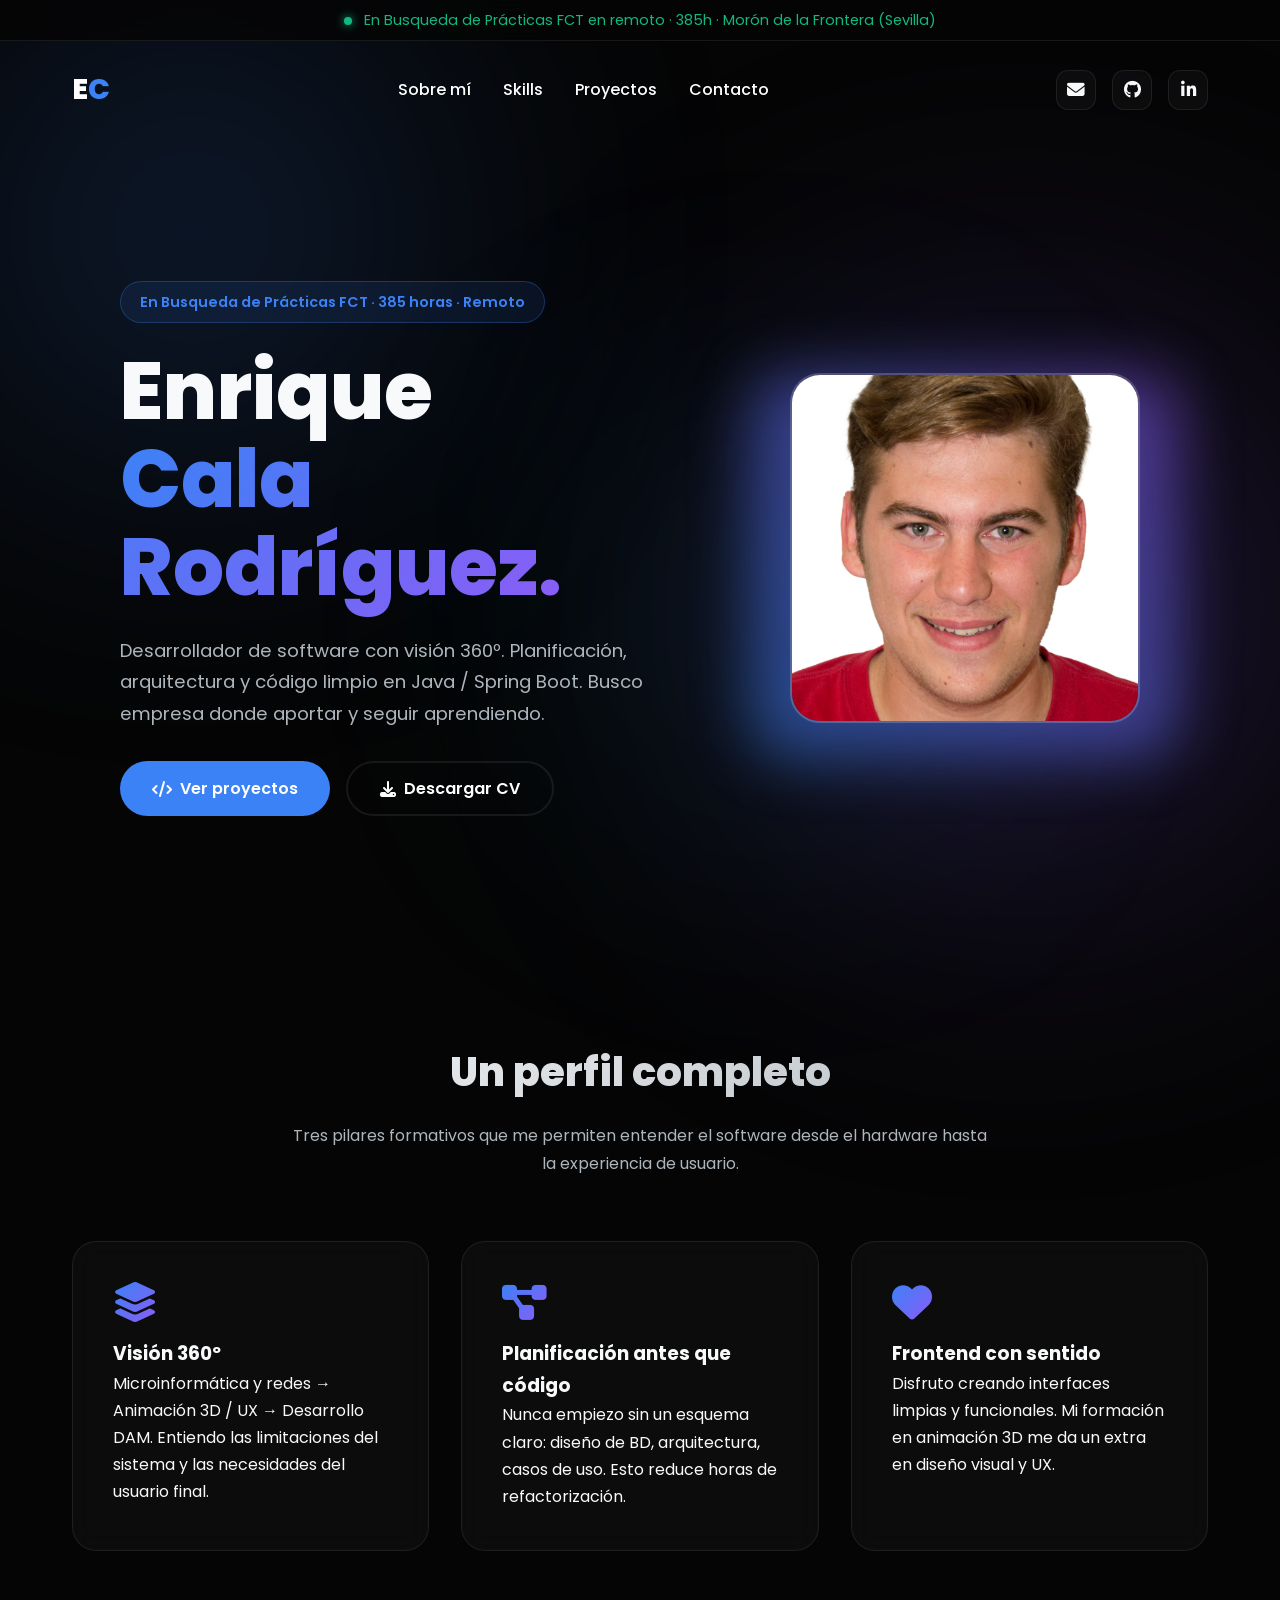
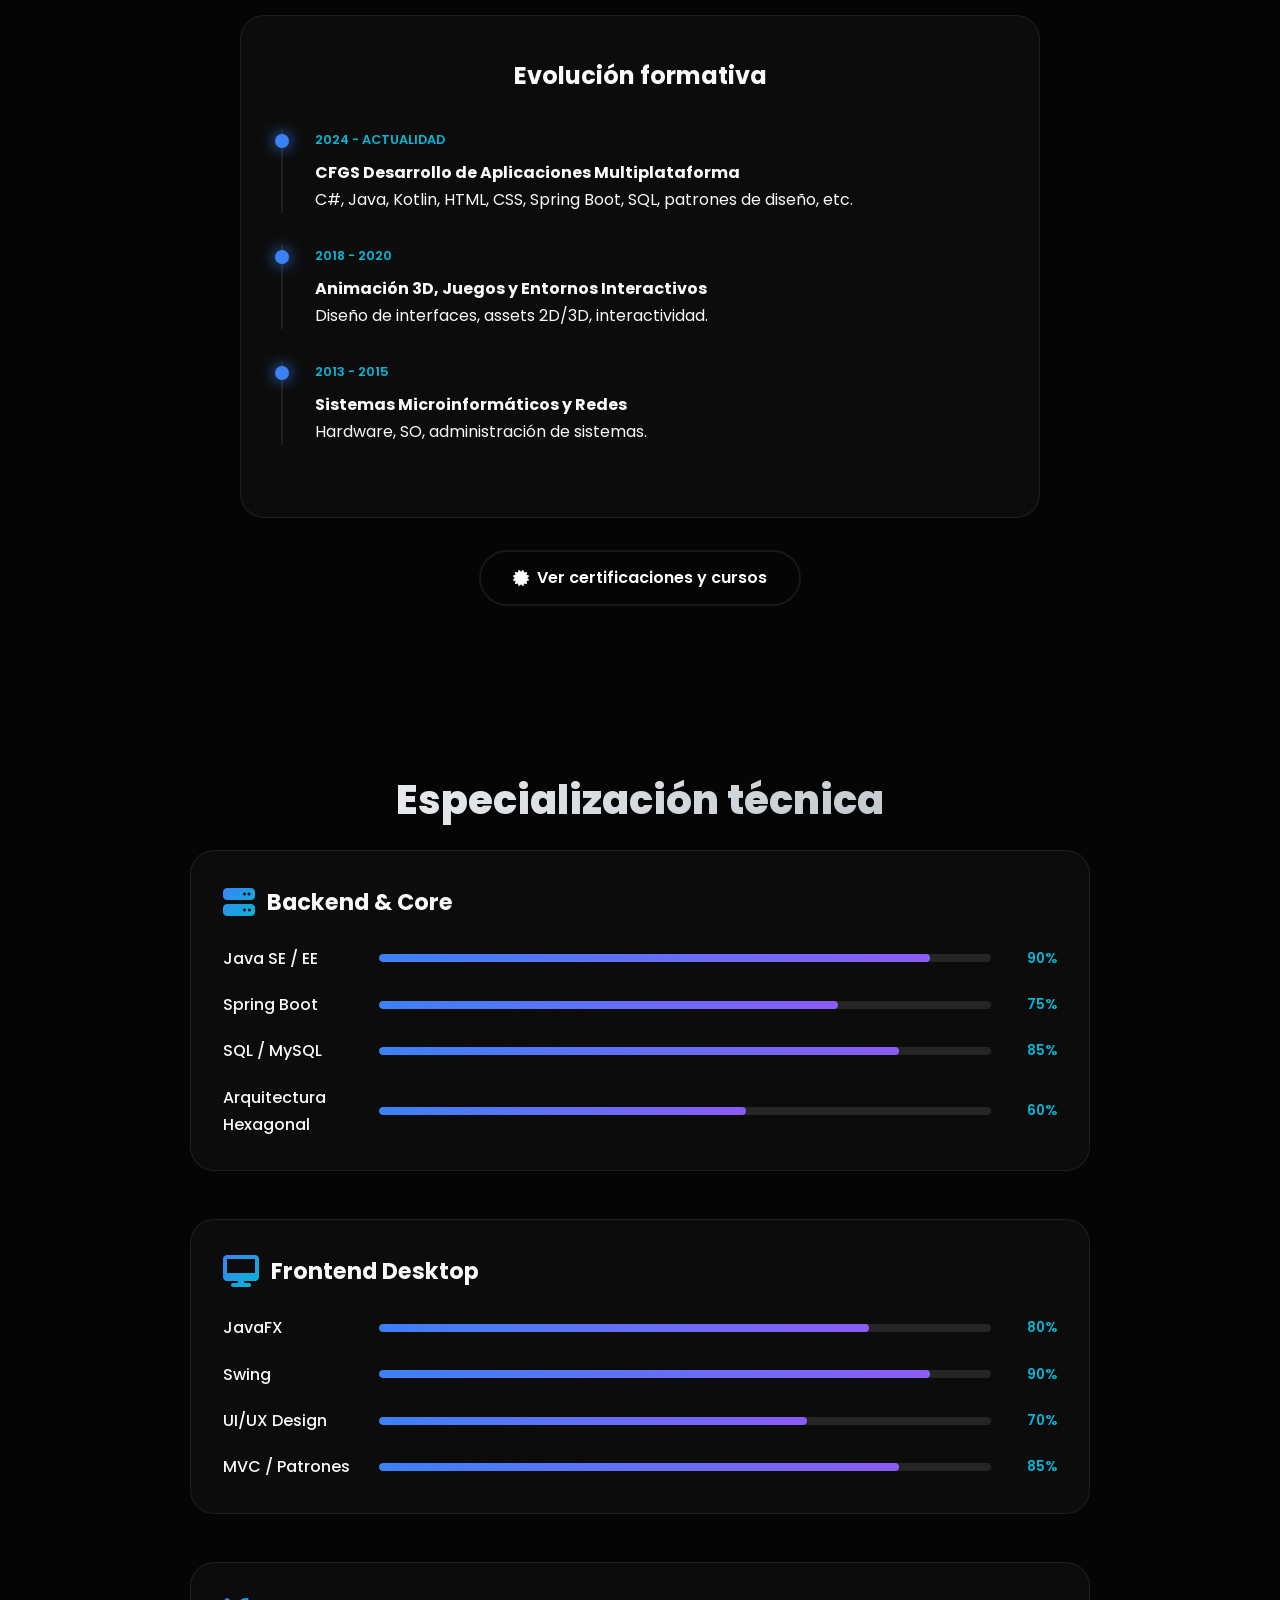
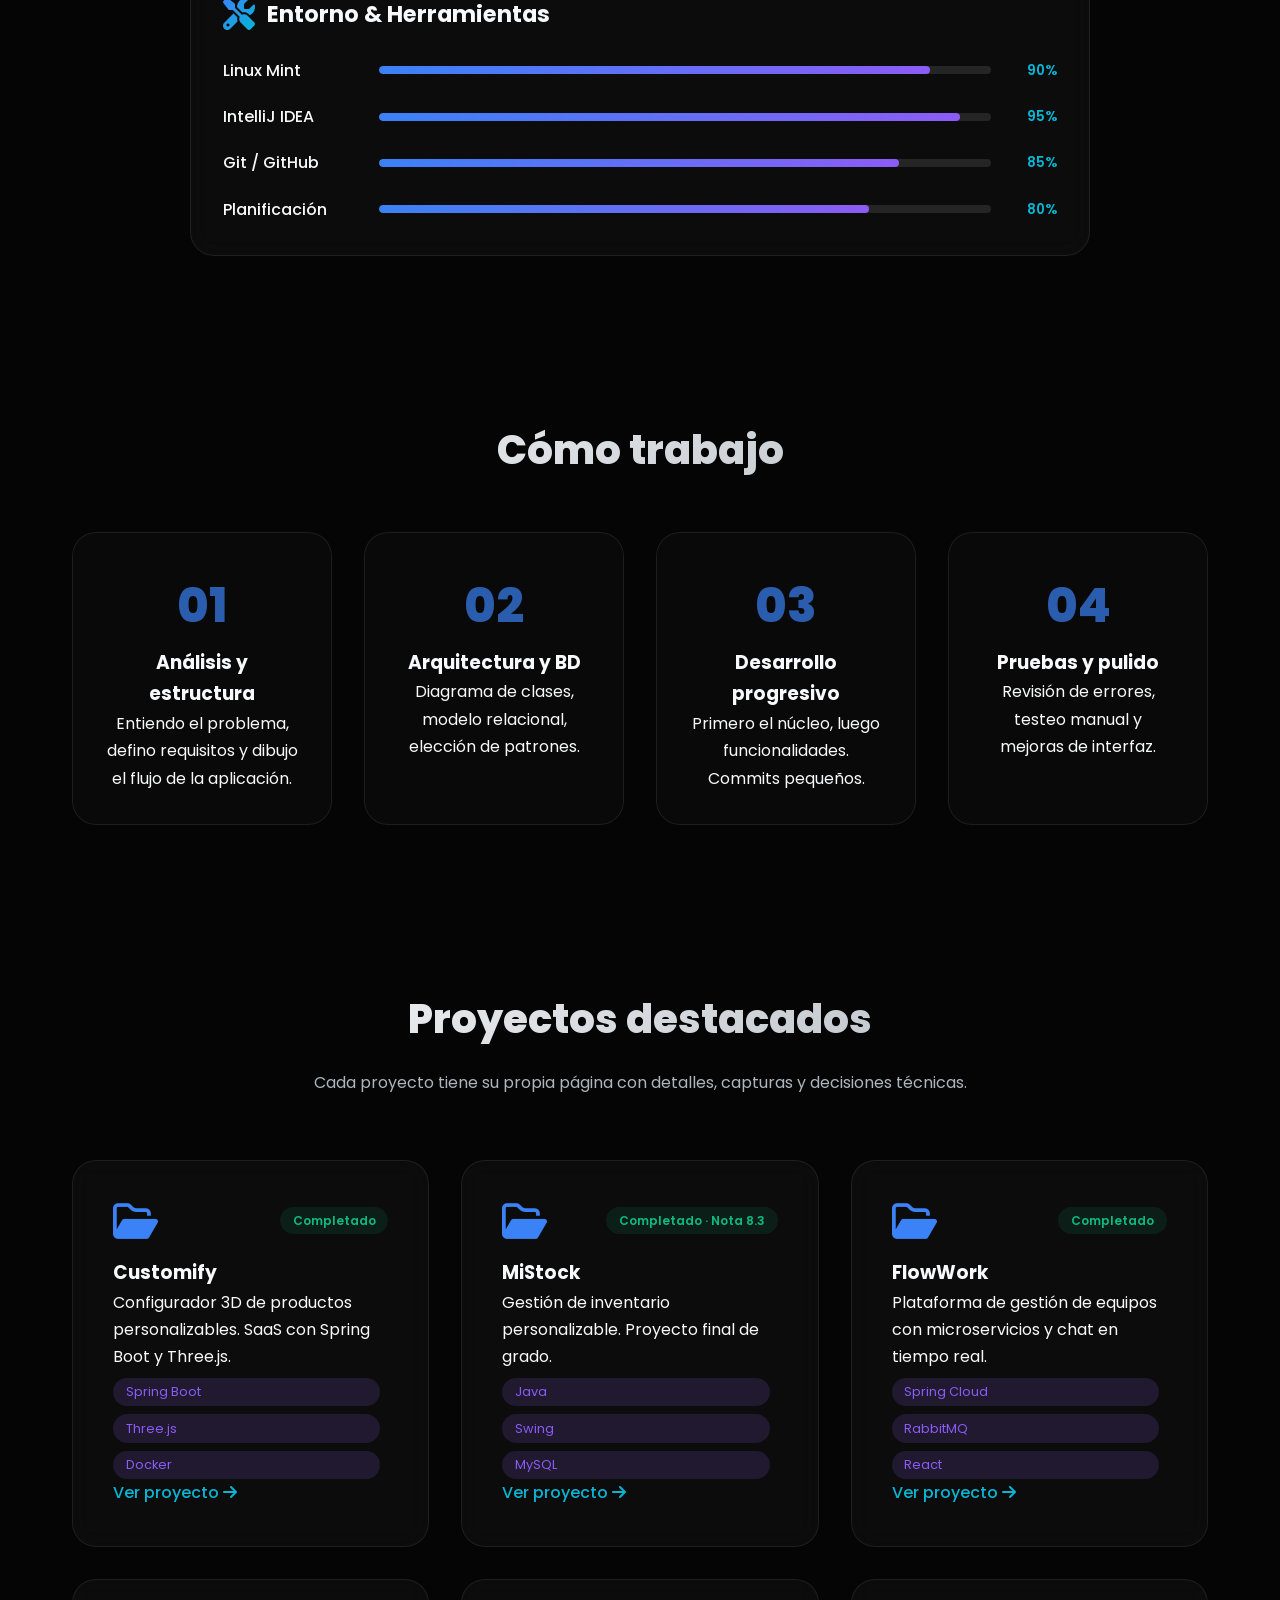
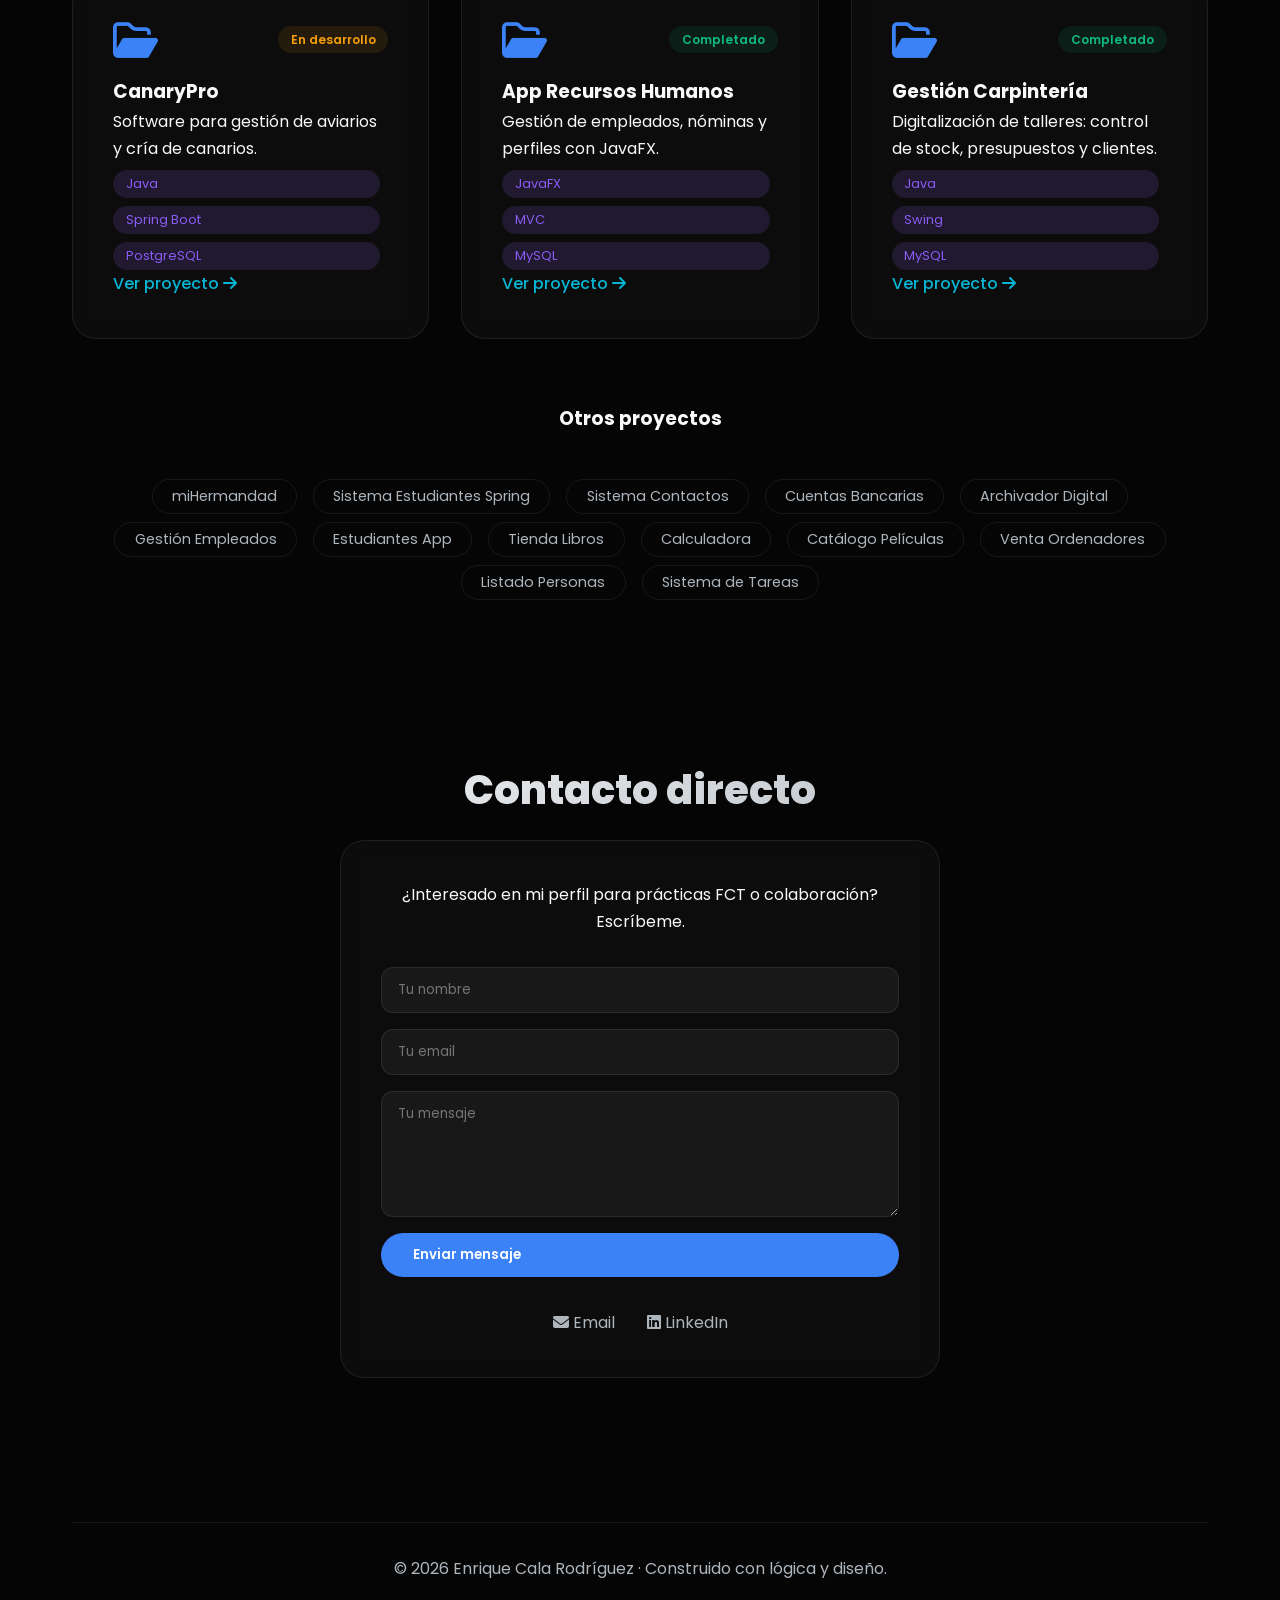
==== commit 7a38a9a7: "Revise portfolio page metadata and structure Updated the title and meta description for the portfoli" ====
--- a/index.html
+++ b/index.html
@@ -3,79 +3,241 @@
 <head>
     <meta charset="UTF-8">
     <meta name="viewport" content="width=device-width, initial-scale=1.0">
-    <title>MiStock | Enrique Cala</title>
-    <meta name="description" content="App Android de gestion de inventario. TFG DAM con Kotlin, Room y Material Design 3. Nota 8.3.">
+    <title>Enrique Cala | Desarrollador DAM · Portfolio 2026</title>
+    <meta name="description" content="Portfolio de Enrique Cala, desarrollador de aplicaciones multiplataforma. Busco prácticas FCT en remoto (385h). Especializado en Java, Spring Boot y diseño de interfaces.">
+    <meta property="og:title" content="Enrique Cala · Desarrollador DAM">
+    <meta property="og:description" content="Busco prácticas FCT en remoto. Proyectos sólidos, planificación y código limpio.">
+    <meta property="og:type" content="website">
+    <meta property="og:url" content="https://ecalar.github.io">
     <link rel="preconnect" href="https://fonts.googleapis.com">
     <link rel="preconnect" href="https://fonts.gstatic.com" crossorigin>
     <link href="https://fonts.googleapis.com/css2?family=Poppins:wght@300;400;500;600;800&display=swap" rel="stylesheet">
     <link rel="stylesheet" href="https://cdnjs.cloudflare.com/ajax/libs/font-awesome/6.4.0/css/all.min.css">
-    <link rel="stylesheet" href="../css/estilo.css">
-    <style>
-        .project-detail h1 { font-size: clamp(2rem, 5vw, 3rem); font-weight: 800; margin-bottom: 0.25rem; }
-        .project-subtitle { font-size: 1.1rem; color: var(--text-muted); margin-bottom: 2.5rem; }
-        .project-detail section { margin-bottom: 2rem; }
-        .gallery { display: flex; gap: 1rem; flex-wrap: wrap; margin-top: 1.5rem; }
-        .gallery a { flex: 1 1 250px; overflow: hidden; border-radius: 12px; border: 1px solid var(--glass-border); transition: var(--transition); }
-        .gallery a:hover { border-color: var(--accent-blue); transform: translateY(-3px); }
-        .gallery img { width: 100%; display: block; }
-    </style>
+    <link rel="stylesheet" href="css/estilo.css">
 </head>
 <body>
-    <div class="bg-glow glow-1"></div><div class="bg-glow glow-2"></div><div class="bg-glow glow-3"></div>
+    <div class="bg-glow glow-1"></div>
+    <div class="bg-glow glow-2"></div>
+    <div class="bg-glow glow-3"></div>
+
+    <button id="back-to-top" title="Volver arriba"><i class="fas fa-chevron-up"></i></button>
+
+    <div class="availability-bar">
+        <span class="status-dot"></span> En Busqueda de Prácticas FCT en remoto · 385h · Morón de la Frontera (Sevilla)
+    </div>
+
     <div class="container">
         <nav>
-            <a href="../index.html" class="logo">E<span>C.</span></a>
+            <a href="#" class="logo">E<span>C</span></a>
+            <ul class="nav-links" id="nav-links">
+                <li><a href="#about">Sobre mí</a></li>
+                <li><a href="#skills">Skills</a></li>
+                <li><a href="#projects">Proyectos</a></li>
+                <li><a href="#contact">Contacto</a></li>
+            </ul>
             <div class="nav-actions">
-                <a href="../index.html#projects" class="btn btn-outline"><i class="fas fa-arrow-left"></i> Volver al portfolio</a>
+                <div class="social-icons">
+                    <a href="mailto:enriquecalar@gmail.com" class="icon-btn" title="Email"><i class="fas fa-envelope"></i></a>
+                    <a href="https://github.com/ecalar" target="_blank" class="icon-btn"><i class="fab fa-github"></i></a>
+                    <a href="https://www.linkedin.com/in/enrique-cala-rodr%C3%ADguez-21032491/" target="_blank" class="icon-btn"><i class="fab fa-linkedin-in"></i></a>
+                </div>
+                <button class="hamburger" id="hamburger" aria-label="Menú">
+                    <span></span><span></span><span></span>
+                </button>
             </div>
         </nav>
-        <main class="project-detail">
-            <h1>MiStock <span class="status-tag completed">Completado · Nota 8.3</span></h1>
-            <p class="project-subtitle">App Android de gestion de inventario · TFG DAM</p>
-
-            <section class="glass-card">
-                <h2><i class="fas fa-bullseye" style="color:var(--accent-blue); margin-right:0.5rem;"></i> El problema</h2>
-                <p>Pequeños negocios y autonomas necesitan controlar su inventario de forma agil y visual, pero las soluciones actuales son demasiado genericas, caras o requieren formacion. La mayoria termina dependiendo de hojas de calculo desordenadas o de software que no se adapta a su flujo de trabajo real.</p>
-                <h2 style="margin-top:2rem;"><i class="fas fa-lightbulb" style="color:var(--accent-cyan); margin-right:0.5rem;"></i> La solucion</h2>
-                <p>Desarrolle <strong>MiStock</strong>, una aplicacion Android nativa con <strong>Kotlin</strong> y arquitectura <strong>MVVM</strong>. Permite gestionar productos y categorias, registrar movimientos de entrada y salida de stock, configurar alertas de stock bajo y visualizar el inventario con una interfaz moderna gracias a <strong>Material Design 3</strong>. La persistencia local se gestiona con <strong>Room</strong>, lo que permite un acceso rapido y fiable a los datos sin necesidad de conexion a internet.</p>
-            </section>
-
-            <section class="glass-card">
-                <h2>Tecnologias</h2>
-                <div style="margin-top:1rem;">
-                    <span class="tech-tag">Kotlin</span>
-                    <span class="tech-tag">Android</span>
-                    <span class="tech-tag">Room</span>
-                    <span class="tech-tag">MVVM</span>
-                    <span class="tech-tag">Material Design 3</span>
-                    <span class="tech-tag">Corrutinas</span>
-                    <span class="tech-tag">LiveData</span>
-                    <span class="tech-tag">SQLite</span>
-                </div>
-            </section>
-
-            <section class="glass-card">
-                <h2>Capturas</h2>
-                <div class="gallery">
-                    <a href="../assets/img/mistock1.jpg" target="_blank"><img src="../assets/img/mistock1.jpg" alt="Pantalla principal de MiStock"></a>
-                    <a href="../assets/img/mistock2.jpg" target="_blank"><img src="../assets/img/mistock2.jpg" alt="Gestion de productos"></a>
-                    <a href="../assets/img/mistock3.jpg" target="_blank"><img src="../assets/img/mistock3.jpg" alt="Alertas de stock"></a>
-                </div>
-                <p style="font-size:0.8rem; color:var(--text-muted); margin-top:1rem;">Haz clic en las imagenes para verlas en grande.</p>
-            </section>
-
-            <section class="glass-card">
-                <h2>Arquitectura y decisiones tecnicas</h2>
-                <p>Implemente el patron <strong>MVVM</strong> (Model-View-ViewModel) siguiendo la guia de arquitectura oficial de Android. La capa de datos utiliza <strong>Room</strong> como abstraccion sobre SQLite, con <strong>DAO</strong> para las consultas y <strong>corrutinas</strong> de Kotlin para operaciones asincronas.</p>
-                <p>La interfaz sigue las directrices de <strong>Material Design 3</strong>, con temas dinamicos, navegacion fluida y componentes modernos como <strong>RecyclerView</strong> con animaciones y <strong>SearchView</strong> para busquedas.</p>
-                <p>Entre las funcionalidades mas destacadas: validaciones en tiempo real en los formularios, sistema de busqueda con filtros dinamicos, alertas visuales cuando el stock esta por debajo del minimo configurado, y generacion de reportes en <strong>PDF</strong>.</p>
-            </section>
-
-            <div style="margin-top:2.5rem; display:flex; gap:1rem; flex-wrap:wrap; align-items:center;">
-                <a href="https://github.com/ecalar/MiStock" target="_blank" class="btn btn-outline"><i class="fab fa-github"></i> Ver repositorio</a>
-                <a href="../index.html" class="btn btn-primary"><i class="fas fa-home"></i> Volver al inicio</a>
-            </div>
-        </main>
+
+        <header class="hero">
+            <div class="hero-text">
+                <span class="badge">En Busqueda de Prácticas FCT · 385 horas · Remoto</span>
+                <h1>Enrique <br><span class="gradient-text">Cala Rodríguez.</span></h1>
+                <p>Desarrollador de software con visión 360º. Planificación, arquitectura y código limpio en Java / Spring Boot. Busco empresa donde aportar y seguir aprendiendo.</p>
+                <div class="hero-cta">
+                    <a href="#projects" class="btn btn-primary"><i class="fas fa-code"></i> Ver proyectos</a>
+                    <a href="assets/cv/enrique_cala_cv.pdf" class="btn btn-outline" download><i class="fas fa-download"></i> Descargar CV</a>
+                </div>
+            </div>
+            <div class="hero-img-wrapper">
+                <div class="hero-img-bg"></div>
+                <img src="assets/img/avatar.jpg" alt="Enrique Cala" class="hero-img" onerror="this.src='https://ui-avatars.com/api/?name=Enrique+Cala&background=111&color=fff&size=500&bold=true'">
+            </div>
+        </header>
+
+        <section id="about">
+            <h2 class="section-title">Un perfil completo</h2>
+            <p class="section-subtitle">Tres pilares formativos que me permiten entender el software desde el hardware hasta la experiencia de usuario.</p>
+            <div class="philosophy-grid">
+                <div class="glass-card">
+                    <i class="fas fa-layer-group card-icon"></i>
+                    <h3>Visión 360º</h3>
+                    <p>Microinformática y redes → Animación 3D / UX → Desarrollo DAM. Entiendo las limitaciones del sistema y las necesidades del usuario final.</p>
+                </div>
+                <div class="glass-card">
+                    <i class="fas fa-project-diagram card-icon"></i>
+                    <h3>Planificación antes que código</h3>
+                    <p>Nunca empiezo sin un esquema claro: diseño de BD, arquitectura, casos de uso. Esto reduce horas de refactorización.</p>
+                </div>
+                <div class="glass-card">
+                    <i class="fas fa-heart card-icon"></i>
+                    <h3>Frontend con sentido</h3>
+                    <p>Disfruto creando interfaces limpias y funcionales. Mi formación en animación 3D me da un extra en diseño visual y UX.</p>
+                </div>
+            </div>
+
+            <div class="glass-card timeline">
+                <h3 class="timeline-header">Evolución formativa</h3>
+                <div class="timeline-item">
+                    <span class="timeline-date">2024 - Actualidad</span>
+                    <h4>CFGS Desarrollo de Aplicaciones Multiplataforma</h4>
+                    <p>C#, Java, Kotlin, HTML, CSS, Spring Boot, SQL, patrones de diseño, etc.</p>
+                </div>
+                <div class="timeline-item">
+                    <span class="timeline-date">2018 - 2020</span>
+                    <h4>Animación 3D, Juegos y Entornos Interactivos</h4>
+                    <p>Diseño de interfaces, assets 2D/3D, interactividad.</p>
+                </div>
+                <div class="timeline-item">
+                    <span class="timeline-date">2013 - 2015</span>
+                    <h4>Sistemas Microinformáticos y Redes</h4>
+                    <p>Hardware, SO, administración de sistemas.</p>
+                </div>
+            </div>
+
+            <div style="text-align:center; margin-top:2rem;">
+                <a href="certificaciones.html" class="btn btn-outline"><i class="fas fa-certificate"></i> Ver certificaciones y cursos</a>
+            </div>
+        </section>
+
+        <section id="skills">
+            <h2 class="section-title">Especialización técnica</h2>
+            <div class="skills-visual">
+                <div class="skill-area">
+                    <h3><i class="fas fa-server"></i> Backend & Core</h3>
+                    <div class="skill-bars">
+                        <div class="skill-bar-item"><span class="skill-name">Java SE / EE</span><div class="bar-bg"><div class="bar-fill" style="--w:90%"></div></div><span class="skill-level">90%</span></div>
+                        <div class="skill-bar-item"><span class="skill-name">Spring Boot</span><div class="bar-bg"><div class="bar-fill" style="--w:75%"></div></div><span class="skill-level">75%</span></div>
+                        <div class="skill-bar-item"><span class="skill-name">SQL / MySQL</span><div class="bar-bg"><div class="bar-fill" style="--w:85%"></div></div><span class="skill-level">85%</span></div>
+                        <div class="skill-bar-item"><span class="skill-name">Arquitectura Hexagonal</span><div class="bar-bg"><div class="bar-fill" style="--w:60%"></div></div><span class="skill-level">60%</span></div>
+                    </div>
+                </div>
+                <div class="skill-area">
+                    <h3><i class="fas fa-desktop"></i> Frontend Desktop</h3>
+                    <div class="skill-bars">
+                        <div class="skill-bar-item"><span class="skill-name">JavaFX</span><div class="bar-bg"><div class="bar-fill" style="--w:80%"></div></div><span class="skill-level">80%</span></div>
+                        <div class="skill-bar-item"><span class="skill-name">Swing</span><div class="bar-bg"><div class="bar-fill" style="--w:90%"></div></div><span class="skill-level">90%</span></div>
+                        <div class="skill-bar-item"><span class="skill-name">UI/UX Design</span><div class="bar-bg"><div class="bar-fill" style="--w:70%"></div></div><span class="skill-level">70%</span></div>
+                        <div class="skill-bar-item"><span class="skill-name">MVC / Patrones</span><div class="bar-bg"><div class="bar-fill" style="--w:85%"></div></div><span class="skill-level">85%</span></div>
+                    </div>
+                </div>
+                <div class="skill-area">
+                    <h3><i class="fas fa-tools"></i> Entorno & Herramientas</h3>
+                    <div class="skill-bars">
+                        <div class="skill-bar-item"><span class="skill-name">Linux Mint</span><div class="bar-bg"><div class="bar-fill" style="--w:90%"></div></div><span class="skill-level">90%</span></div>
+                        <div class="skill-bar-item"><span class="skill-name">IntelliJ IDEA</span><div class="bar-bg"><div class="bar-fill" style="--w:95%"></div></div><span class="skill-level">95%</span></div>
+                        <div class="skill-bar-item"><span class="skill-name">Git / GitHub</span><div class="bar-bg"><div class="bar-fill" style="--w:85%"></div></div><span class="skill-level">85%</span></div>
+                        <div class="skill-bar-item"><span class="skill-name">Planificación</span><div class="bar-bg"><div class="bar-fill" style="--w:80%"></div></div><span class="skill-level">80%</span></div>
+                    </div>
+                </div>
+            </div>
+        </section>
+
+        <section id="proceso">
+            <h2 class="section-title">Cómo trabajo</h2>
+            <div class="process-steps">
+                <div class="step"><span class="step-number">01</span><h3>Análisis y estructura</h3><p>Entiendo el problema, defino requisitos y dibujo el flujo de la aplicación.</p></div>
+                <div class="step"><span class="step-number">02</span><h3>Arquitectura y BD</h3><p>Diagrama de clases, modelo relacional, elección de patrones.</p></div>
+                <div class="step"><span class="step-number">03</span><h3>Desarrollo progresivo</h3><p>Primero el núcleo, luego funcionalidades. Commits pequeños.</p></div>
+                <div class="step"><span class="step-number">04</span><h3>Pruebas y pulido</h3><p>Revisión de errores, testeo manual y mejoras de interfaz.</p></div>
+            </div>
+        </section>
+
+        <section id="projects">
+    <h2 class="section-title">Proyectos destacados</h2>
+    <p class="section-subtitle">Cada proyecto tiene su propia página con detalles, capturas y decisiones técnicas.</p>
+    <div class="projects-grid">
+        <article class="glass-card project-card">
+            <div class="project-header"><i class="far fa-folder-open folder-icon"></i><span class="status-tag completed">Completado</span></div>
+            <h3>Customify</h3>
+            <p>Configurador 3D de productos personalizables. SaaS con Spring Boot y Three.js.</p>
+            <span class="tech-tag">Spring Boot</span><span class="tech-tag">Three.js</span><span class="tech-tag">Docker</span>
+            <a href="proyectos/customify.html" class="project-link">Ver proyecto <i class="fas fa-arrow-right"></i></a>
+        </article>
+        <article class="glass-card project-card">
+            <div class="project-header"><i class="far fa-folder-open folder-icon"></i><span class="status-tag completed">Completado · Nota 8.3</span></div>
+            <h3>MiStock</h3>
+            <p>Gestión de inventario personalizable. Proyecto final de grado.</p>
+            <span class="tech-tag">Java</span><span class="tech-tag">Swing</span><span class="tech-tag">MySQL</span>
+            <a href="proyectos/mistock.html" class="project-link">Ver proyecto <i class="fas fa-arrow-right"></i></a>
+        </article>
+        <article class="glass-card project-card">
+            <div class="project-header"><i class="far fa-folder-open folder-icon"></i><span class="status-tag completed">Completado</span></div>
+            <h3>FlowWork</h3>
+            <p>Plataforma de gestión de equipos con microservicios y chat en tiempo real.</p>
+            <span class="tech-tag">Spring Cloud</span><span class="tech-tag">RabbitMQ</span><span class="tech-tag">React</span>
+            <a href="proyectos/flowwork.html" class="project-link">Ver proyecto <i class="fas fa-arrow-right"></i></a>
+        </article>
+        <article class="glass-card project-card">
+            <div class="project-header"><i class="far fa-folder-open folder-icon"></i><span class="status-tag">En desarrollo</span></div>
+            <h3>CanaryPro</h3>
+            <p>Software para gestión de aviarios y cría de canarios.</p>
+            <span class="tech-tag">Java</span><span class="tech-tag">Spring Boot</span><span class="tech-tag">PostgreSQL</span>
+            <a href="proyectos/canarypro.html" class="project-link">Ver proyecto <i class="fas fa-arrow-right"></i></a>
+        </article>
+        <article class="glass-card project-card">
+            <div class="project-header"><i class="far fa-folder-open folder-icon"></i><span class="status-tag completed">Completado</span></div>
+            <h3>App Recursos Humanos</h3>
+            <p>Gestión de empleados, nóminas y perfiles con JavaFX.</p>
+            <span class="tech-tag">JavaFX</span><span class="tech-tag">MVC</span><span class="tech-tag">MySQL</span>
+            <a href="proyectos/rrhh.html" class="project-link">Ver proyecto <i class="fas fa-arrow-right"></i></a>
+        </article>
+        <article class="glass-card project-card">
+            <div class="project-header"><i class="far fa-folder-open folder-icon"></i><span class="status-tag completed">Completado</span></div>
+            <h3>Gestión Carpintería</h3>
+            <p>Digitalización de talleres: control de stock, presupuestos y clientes.</p>
+            <span class="tech-tag">Java</span><span class="tech-tag">Swing</span><span class="tech-tag">MySQL</span>
+            <a href="proyectos/carpinteria.html" class="project-link">Ver proyecto <i class="fas fa-arrow-right"></i></a>
+        </article>
     </div>
+    <h3 style="text-align:center; margin-top:4rem;">Otros proyectos</h3>
+    <ul class="other-projects-list">
+        <li><a href="proyectos/mihermandad.html">miHermandad</a></li>
+        <li><a href="proyectos/estudiantes-spring.html">Sistema Estudiantes Spring</a></li>
+        <li><a href="https://github.com/ecalar/SistemaContactos" target="_blank">Sistema Contactos</a></li>
+        <li><a href="https://github.com/ecalar/SistemaCuentasBancarias" target="_blank">Cuentas Bancarias</a></li>
+        <li><a href="https://github.com/ecalar/ArchivadorDigital" target="_blank">Archivador Digital</a></li>
+        <li><a href="https://github.com/ecalar/GestionEmpleados" target="_blank">Gestión Empleados</a></li>
+        <li><a href="https://github.com/ecalar/SistemasEstudiantesApp" target="_blank">Estudiantes App</a></li>
+        <li><a href="https://github.com/ecalar/TiendaLibros" target="_blank">Tienda Libros</a></li>
+        <li><a href="https://github.com/ecalar/AppCalculadora" target="_blank">Calculadora</a></li>
+        <li><a href="https://github.com/ecalar/CatalogoPeliculasApp" target="_blank">Catálogo Películas</a></li>
+        <li><a href="https://github.com/ecalar/VentaOrdenadoresApp" target="_blank">Venta Ordenadores</a></li>
+        <li><a href="https://github.com/ecalar/ListadoPersonasApp" target="_blank">Listado Personas</a></li>
+        <li><a href="https://github.com/ecalar/Sistema-de-Tareas" target="_blank">Sistema de Tareas</a></li>
+    </ul>
+</section>
+
+        <section id="contact">
+            <h2 class="section-title">Contacto directo</h2>
+            <div class="glass-card contact-container">
+                <p>¿Interesado en mi perfil para prácticas FCT o colaboración? Escríbeme.</p>
+                <form action="https://formspree.io/f/xqeokaoo" method="POST">
+                    <input type="text" name="nombre" placeholder="Tu nombre" required>
+                    <input type="email" name="email" placeholder="Tu email" required>
+                    <textarea name="mensaje" rows="5" placeholder="Tu mensaje"></textarea>
+                    <button type="submit" class="btn btn-primary">Enviar mensaje</button>
+                </form>
+                <div class="direct-contact">
+                    <a href="mailto:enriquecalar@gmail.com"><i class="fas fa-envelope"></i> Email</a>
+                    <a href="https://www.linkedin.com/in/enrique-cala-rodr%C3%ADguez-21032491/"><i class="fab fa-linkedin"></i> LinkedIn</a>
+                </div>
+            </div>
+        </section>
+
+        <footer>
+            <p>© 2026 Enrique Cala Rodríguez · Construido con lógica y diseño.</p>
+        </footer>
+    </div>
+
+    <script src="js/main.js"></script>
 </body>
 </html>
--- a/css/estilo.css
+++ b/css/estilo.css
@@ -42,7 +42,7 @@
     font-weight: 600;
 }
 
-.status-tag-complete {
+.status-tag.completed {
     background: rgba(16,185,129,0.1);
     color: #10b981;
 }
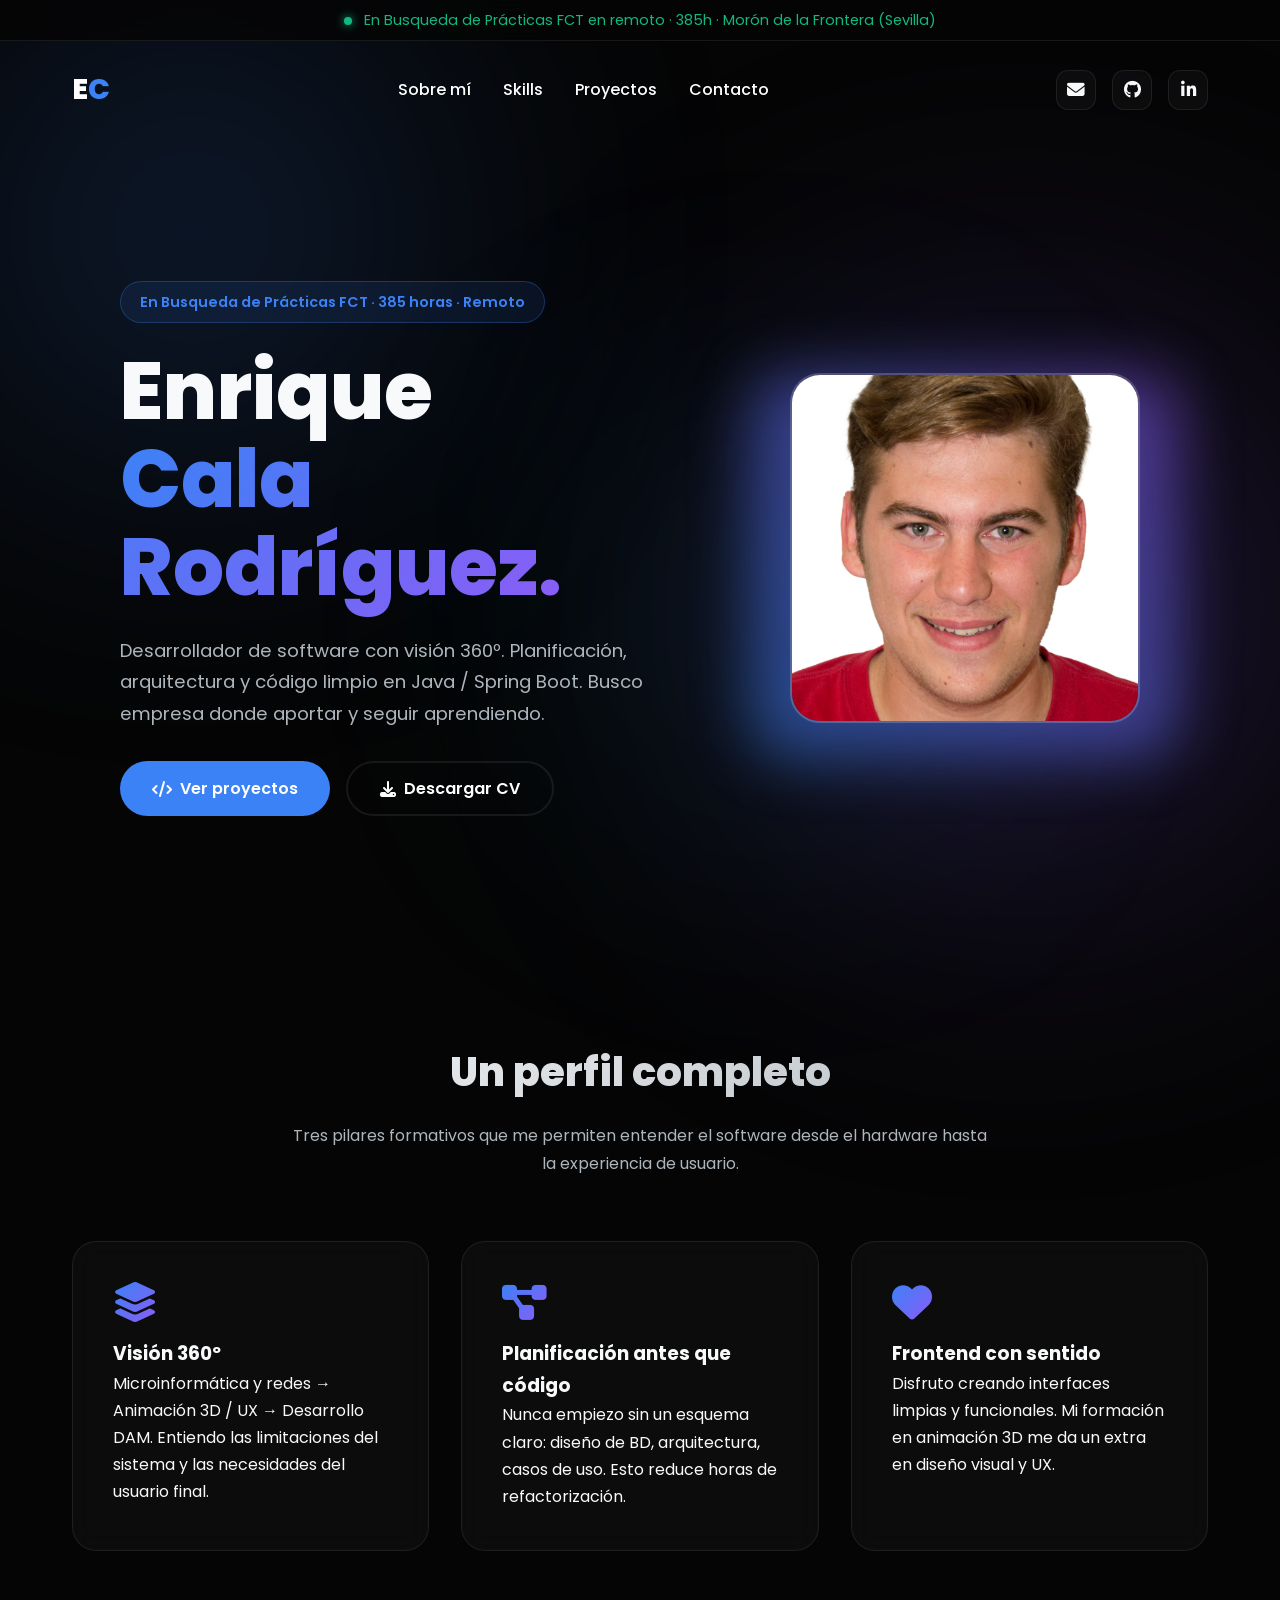
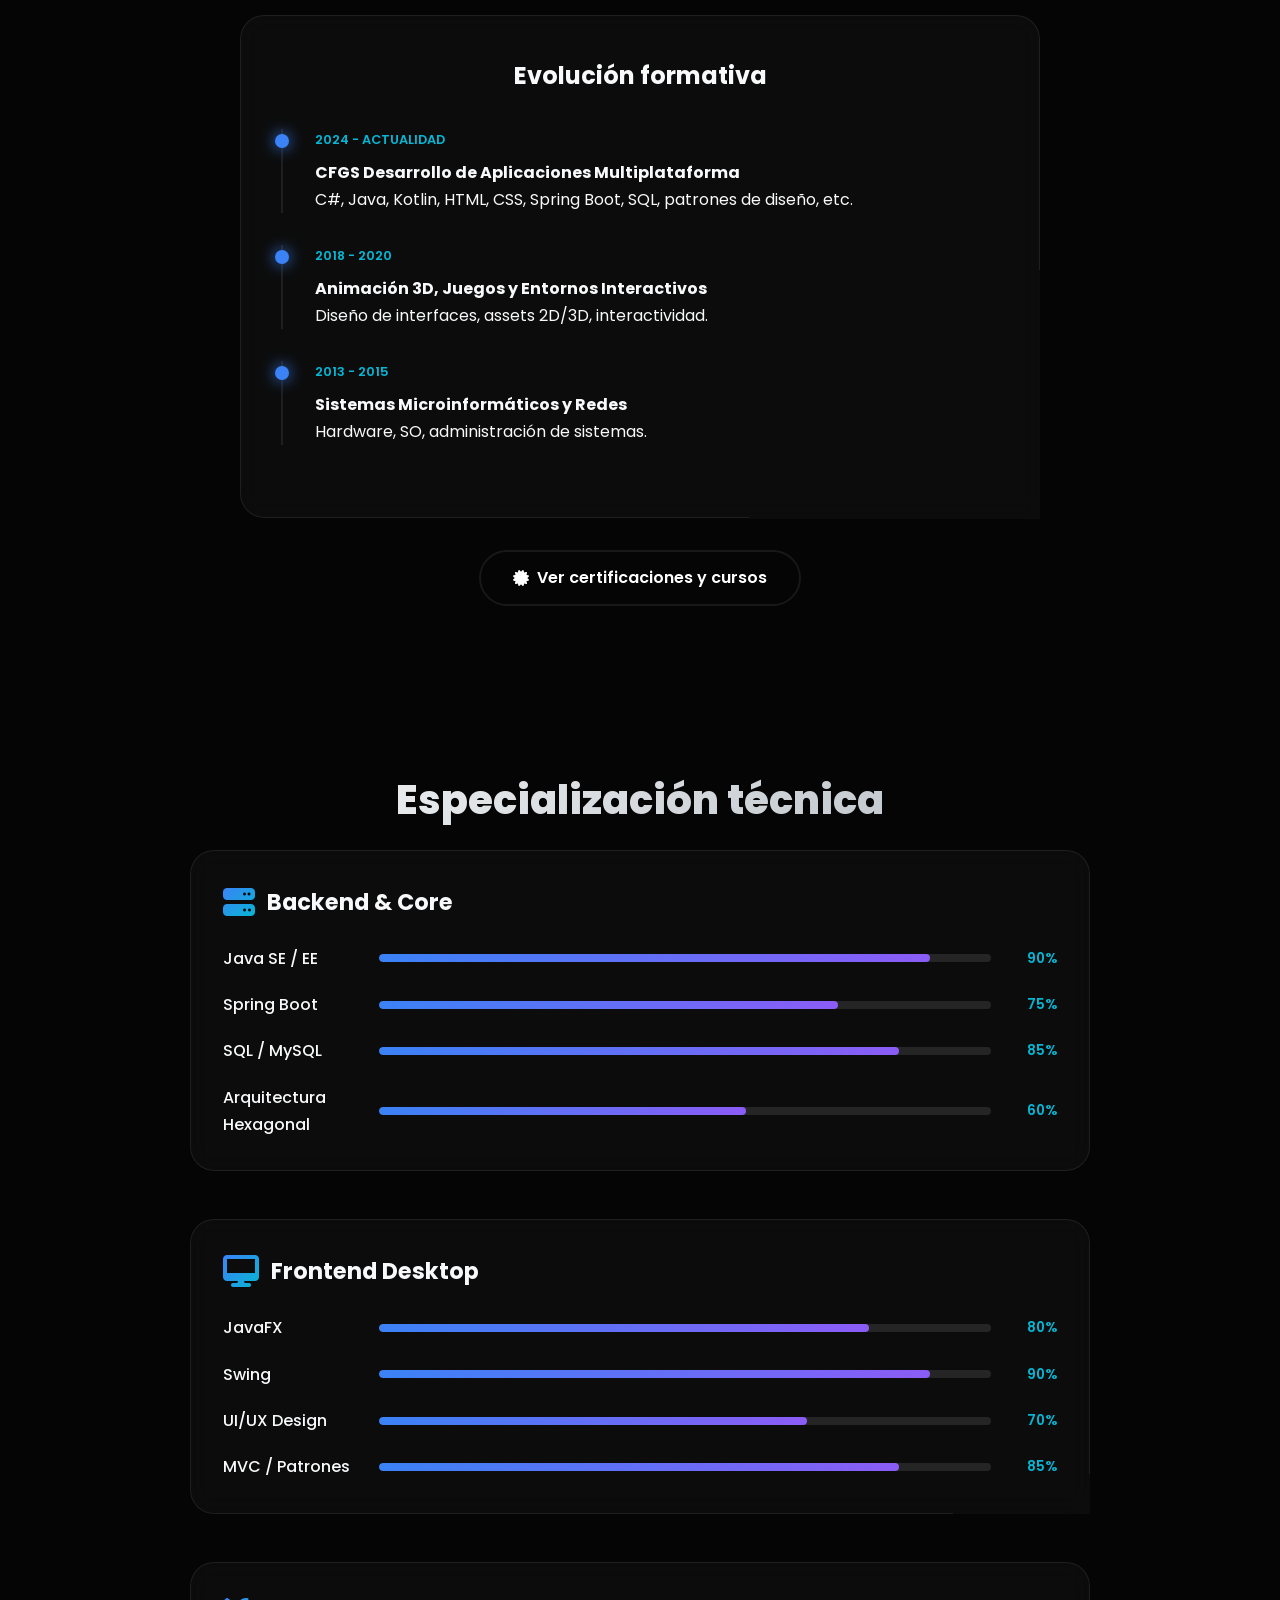
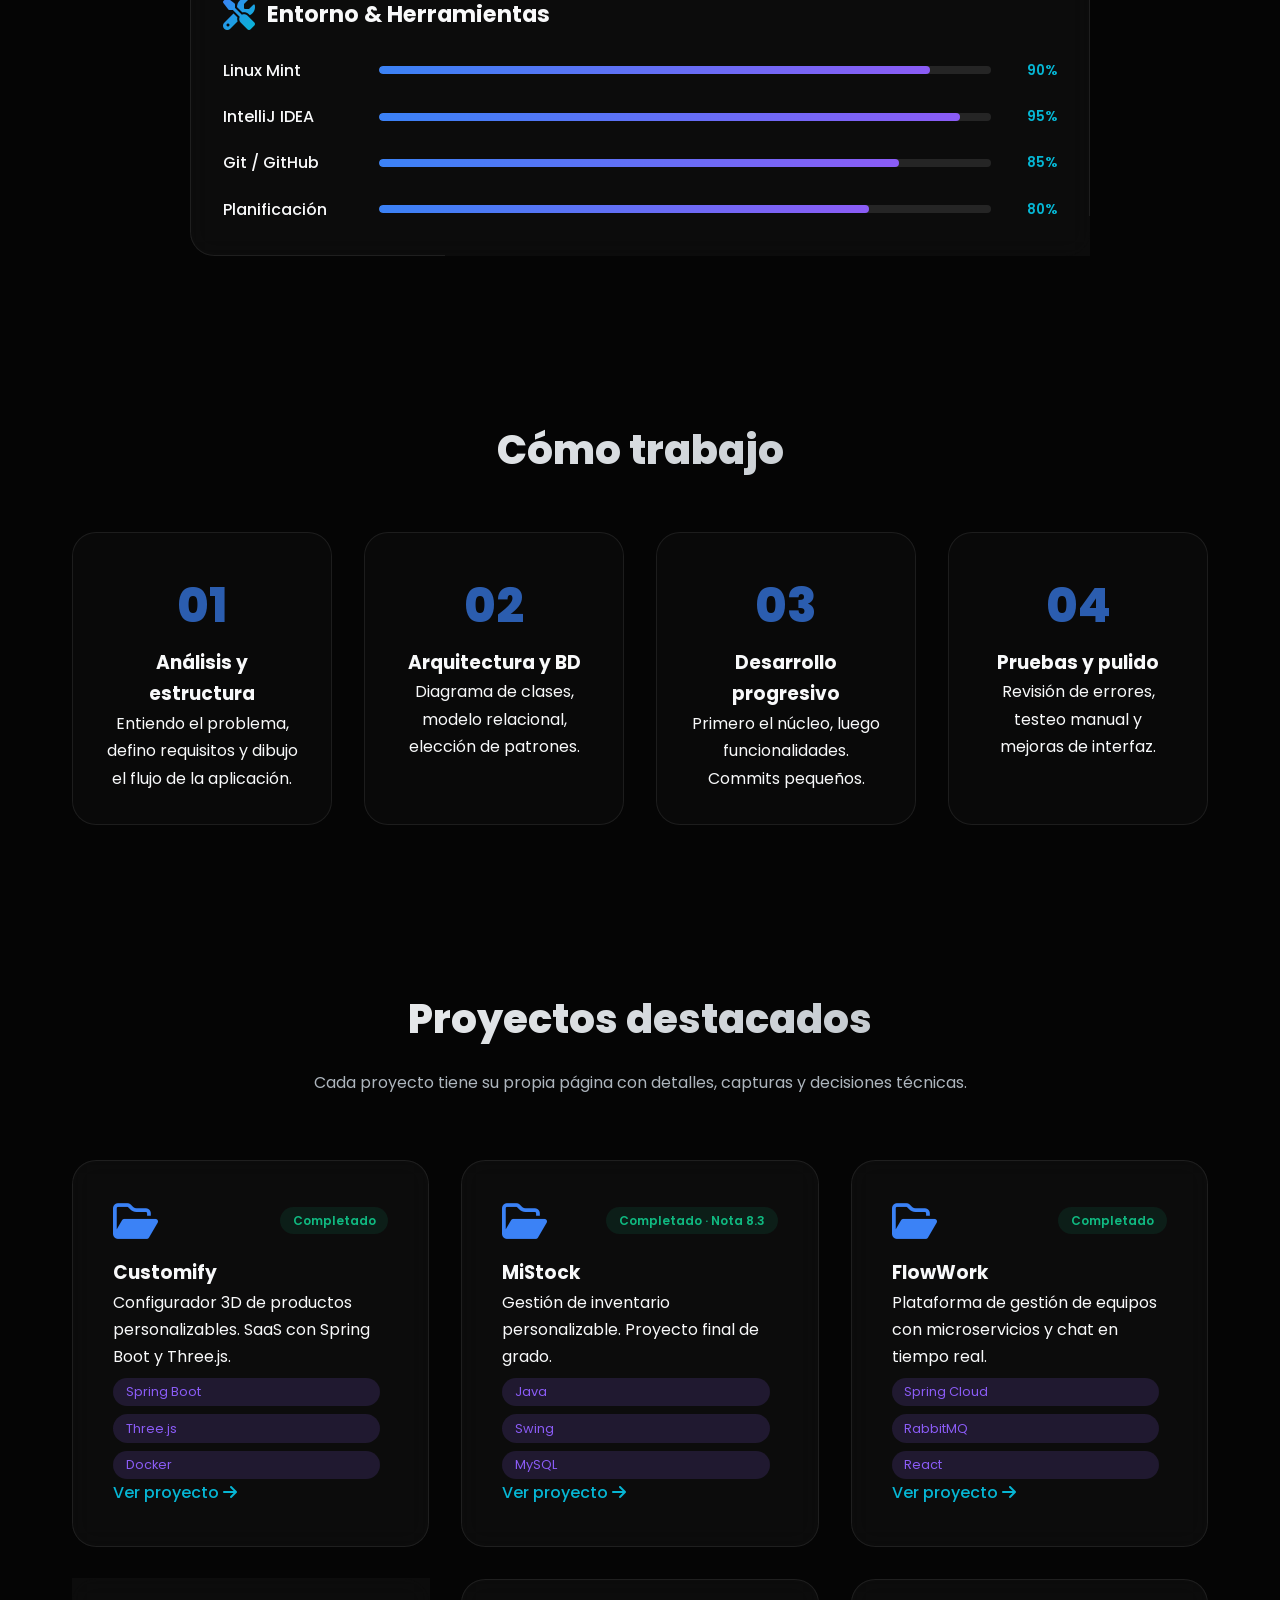
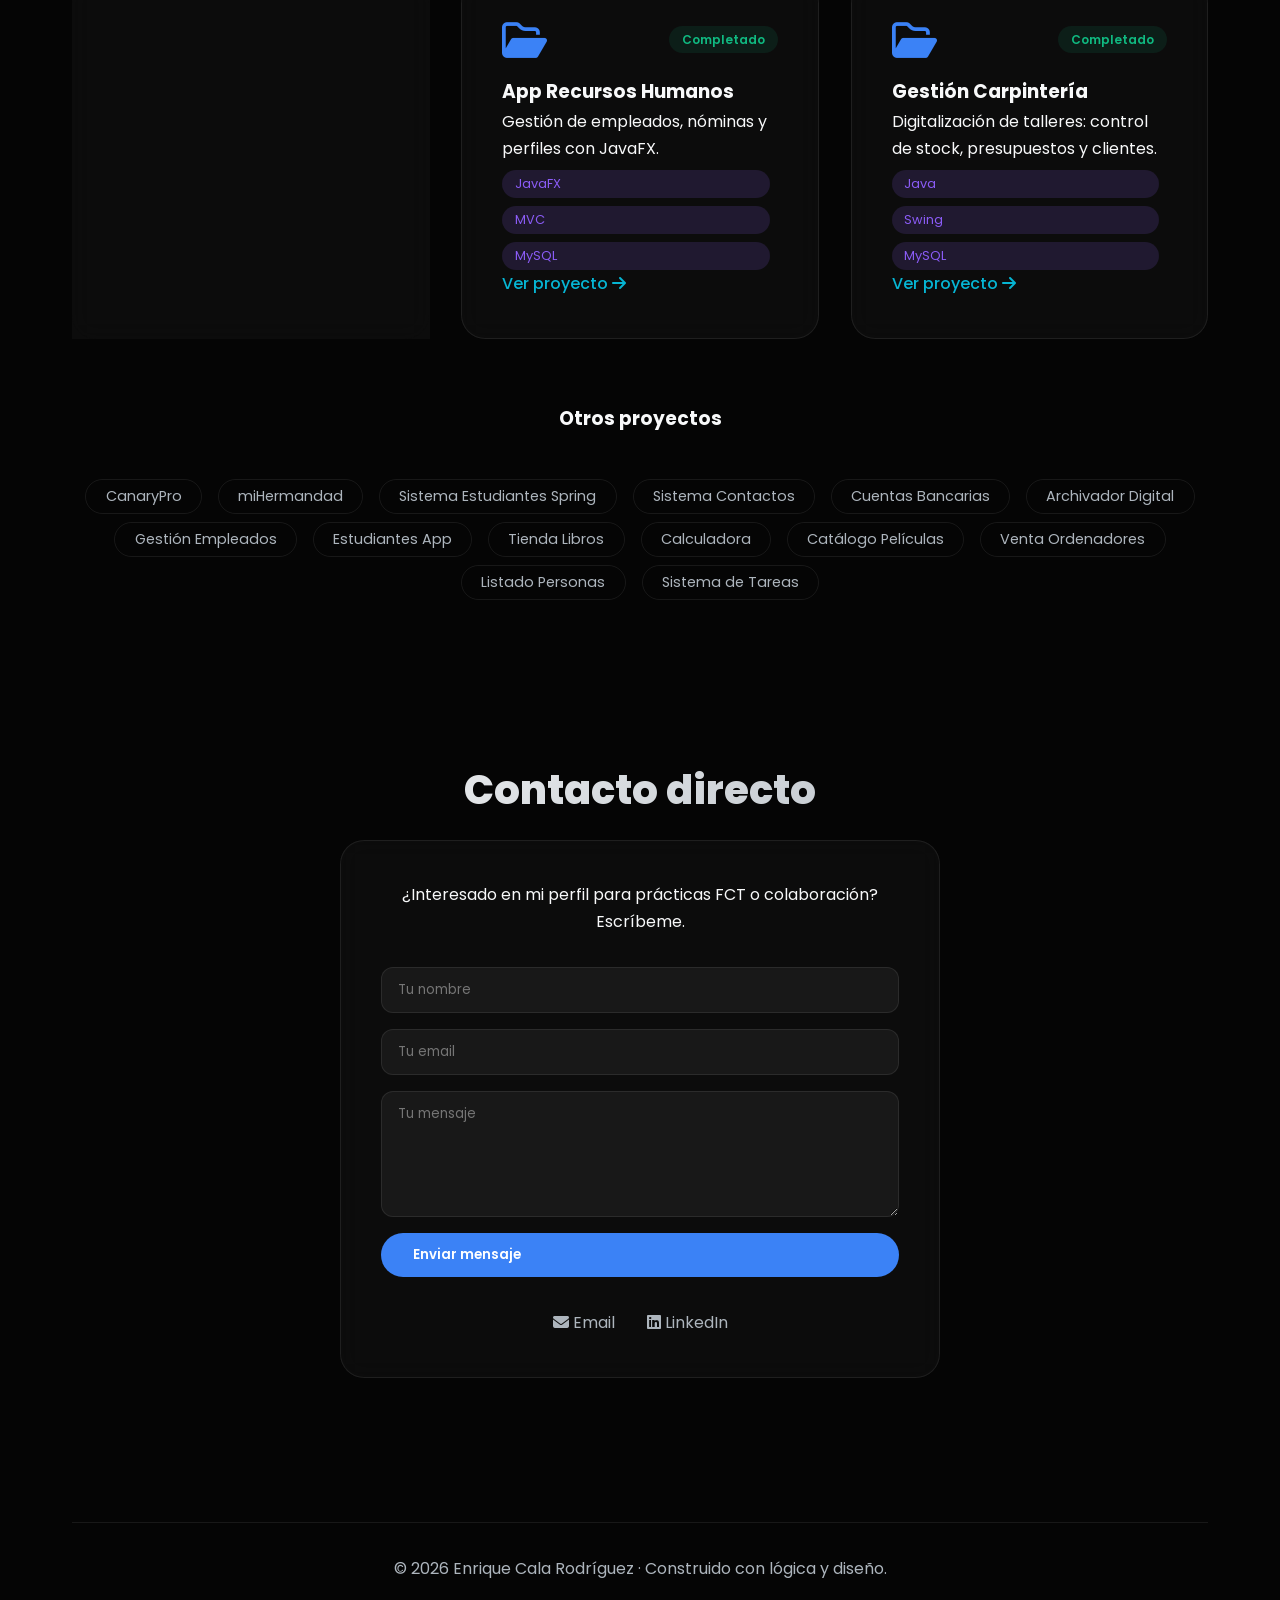
==== commit 441573d1: "Update project section with new entries" ====
--- a/index.html
+++ b/index.html
@@ -152,69 +152,70 @@
         </section>
 
         <section id="projects">
-    <h2 class="section-title">Proyectos destacados</h2>
-    <p class="section-subtitle">Cada proyecto tiene su propia página con detalles, capturas y decisiones técnicas.</p>
-    <div class="projects-grid">
-        <article class="glass-card project-card">
-            <div class="project-header"><i class="far fa-folder-open folder-icon"></i><span class="status-tag completed">Completado</span></div>
-            <h3>Customify</h3>
-            <p>Configurador 3D de productos personalizables. SaaS con Spring Boot y Three.js.</p>
-            <span class="tech-tag">Spring Boot</span><span class="tech-tag">Three.js</span><span class="tech-tag">Docker</span>
-            <a href="proyectos/customify.html" class="project-link">Ver proyecto <i class="fas fa-arrow-right"></i></a>
-        </article>
-        <article class="glass-card project-card">
-            <div class="project-header"><i class="far fa-folder-open folder-icon"></i><span class="status-tag completed">Completado · Nota 8.3</span></div>
-            <h3>MiStock</h3>
-            <p>Gestión de inventario personalizable. Proyecto final de grado.</p>
-            <span class="tech-tag">Java</span><span class="tech-tag">Swing</span><span class="tech-tag">MySQL</span>
-            <a href="proyectos/mistock.html" class="project-link">Ver proyecto <i class="fas fa-arrow-right"></i></a>
-        </article>
-        <article class="glass-card project-card">
-            <div class="project-header"><i class="far fa-folder-open folder-icon"></i><span class="status-tag completed">Completado</span></div>
-            <h3>FlowWork</h3>
-            <p>Plataforma de gestión de equipos con microservicios y chat en tiempo real.</p>
-            <span class="tech-tag">Spring Cloud</span><span class="tech-tag">RabbitMQ</span><span class="tech-tag">React</span>
-            <a href="proyectos/flowwork.html" class="project-link">Ver proyecto <i class="fas fa-arrow-right"></i></a>
-        </article>
-        <article class="glass-card project-card">
-            <div class="project-header"><i class="far fa-folder-open folder-icon"></i><span class="status-tag">En desarrollo</span></div>
-            <h3>CanaryPro</h3>
-            <p>Software para gestión de aviarios y cría de canarios.</p>
-            <span class="tech-tag">Java</span><span class="tech-tag">Spring Boot</span><span class="tech-tag">PostgreSQL</span>
-            <a href="proyectos/canarypro.html" class="project-link">Ver proyecto <i class="fas fa-arrow-right"></i></a>
-        </article>
-        <article class="glass-card project-card">
-            <div class="project-header"><i class="far fa-folder-open folder-icon"></i><span class="status-tag completed">Completado</span></div>
-            <h3>App Recursos Humanos</h3>
-            <p>Gestión de empleados, nóminas y perfiles con JavaFX.</p>
-            <span class="tech-tag">JavaFX</span><span class="tech-tag">MVC</span><span class="tech-tag">MySQL</span>
-            <a href="proyectos/rrhh.html" class="project-link">Ver proyecto <i class="fas fa-arrow-right"></i></a>
-        </article>
-        <article class="glass-card project-card">
-            <div class="project-header"><i class="far fa-folder-open folder-icon"></i><span class="status-tag completed">Completado</span></div>
-            <h3>Gestión Carpintería</h3>
-            <p>Digitalización de talleres: control de stock, presupuestos y clientes.</p>
-            <span class="tech-tag">Java</span><span class="tech-tag">Swing</span><span class="tech-tag">MySQL</span>
-            <a href="proyectos/carpinteria.html" class="project-link">Ver proyecto <i class="fas fa-arrow-right"></i></a>
-        </article>
-    </div>
-    <h3 style="text-align:center; margin-top:4rem;">Otros proyectos</h3>
-    <ul class="other-projects-list">
-        <li><a href="proyectos/mihermandad.html">miHermandad</a></li>
-        <li><a href="proyectos/estudiantes-spring.html">Sistema Estudiantes Spring</a></li>
-        <li><a href="https://github.com/ecalar/SistemaContactos" target="_blank">Sistema Contactos</a></li>
-        <li><a href="https://github.com/ecalar/SistemaCuentasBancarias" target="_blank">Cuentas Bancarias</a></li>
-        <li><a href="https://github.com/ecalar/ArchivadorDigital" target="_blank">Archivador Digital</a></li>
-        <li><a href="https://github.com/ecalar/GestionEmpleados" target="_blank">Gestión Empleados</a></li>
-        <li><a href="https://github.com/ecalar/SistemasEstudiantesApp" target="_blank">Estudiantes App</a></li>
-        <li><a href="https://github.com/ecalar/TiendaLibros" target="_blank">Tienda Libros</a></li>
-        <li><a href="https://github.com/ecalar/AppCalculadora" target="_blank">Calculadora</a></li>
-        <li><a href="https://github.com/ecalar/CatalogoPeliculasApp" target="_blank">Catálogo Películas</a></li>
-        <li><a href="https://github.com/ecalar/VentaOrdenadoresApp" target="_blank">Venta Ordenadores</a></li>
-        <li><a href="https://github.com/ecalar/ListadoPersonasApp" target="_blank">Listado Personas</a></li>
-        <li><a href="https://github.com/ecalar/Sistema-de-Tareas" target="_blank">Sistema de Tareas</a></li>
-    </ul>
-</section>
+            <h2 class="section-title">Proyectos destacados</h2>
+            <p class="section-subtitle">Cada proyecto tiene su propia página con detalles, capturas y decisiones técnicas.</p>
+            <div class="projects-grid">
+                <article class="glass-card project-card">
+                    <div class="project-header"><i class="far fa-folder-open folder-icon"></i><span class="status-tag completed">Completado</span></div>
+                    <h3>Customify</h3>
+                    <p>Configurador 3D de productos personalizables. SaaS con Spring Boot y Three.js.</p>
+                    <span class="tech-tag">Spring Boot</span><span class="tech-tag">Three.js</span><span class="tech-tag">Docker</span>
+                    <a href="proyectos/customify.html" class="project-link">Ver proyecto <i class="fas fa-arrow-right"></i></a>
+                </article>
+                <article class="glass-card project-card">
+                    <div class="project-header"><i class="far fa-folder-open folder-icon"></i><span class="status-tag completed">Completado · Nota 8.3</span></div>
+                    <h3>MiStock</h3>
+                    <p>Gestión de inventario personalizable. Proyecto final de grado.</p>
+                    <span class="tech-tag">Java</span><span class="tech-tag">Swing</span><span class="tech-tag">MySQL</span>
+                    <a href="proyectos/mistock.html" class="project-link">Ver proyecto <i class="fas fa-arrow-right"></i></a>
+                </article>
+                <article class="glass-card project-card">
+                    <div class="project-header"><i class="far fa-folder-open folder-icon"></i><span class="status-tag completed">Completado</span></div>
+                    <h3>FlowWork</h3>
+                    <p>Plataforma de gestión de equipos con microservicios y chat en tiempo real.</p>
+                    <span class="tech-tag">Spring Cloud</span><span class="tech-tag">RabbitMQ</span><span class="tech-tag">React</span>
+                    <a href="proyectos/flowwork.html" class="project-link">Ver proyecto <i class="fas fa-arrow-right"></i></a>
+                </article>
+                <article class="glass-card project-card">
+                    <div class="project-header"><i class="far fa-folder-open folder-icon"></i><span class="status-tag completed">Completado</span></div>
+                    <h3>ListaViva</h3>
+                    <p>Gestión inteligente de despensa y listas de la compra colaborativas.</p>
+                    <span class="tech-tag">Kotlin</span><span class="tech-tag">Jetpack Compose</span><span class="tech-tag">Firebase</span>
+                    <a href="proyectos/listaviva.html" class="project-link">Ver proyecto <i class="fas fa-arrow-right"></i></a>
+                </article>
+                <article class="glass-card project-card">
+                    <div class="project-header"><i class="far fa-folder-open folder-icon"></i><span class="status-tag completed">Completado</span></div>
+                    <h3>App Recursos Humanos</h3>
+                    <p>Gestión de empleados, nóminas y perfiles con JavaFX.</p>
+                    <span class="tech-tag">JavaFX</span><span class="tech-tag">MVC</span><span class="tech-tag">MySQL</span>
+                    <a href="proyectos/rrhh.html" class="project-link">Ver proyecto <i class="fas fa-arrow-right"></i></a>
+                </article>
+                <article class="glass-card project-card">
+                    <div class="project-header"><i class="far fa-folder-open folder-icon"></i><span class="status-tag completed">Completado</span></div>
+                    <h3>Gestión Carpintería</h3>
+                    <p>Digitalización de talleres: control de stock, presupuestos y clientes.</p>
+                    <span class="tech-tag">Java</span><span class="tech-tag">Swing</span><span class="tech-tag">MySQL</span>
+                    <a href="proyectos/carpinteria.html" class="project-link">Ver proyecto <i class="fas fa-arrow-right"></i></a>
+                </article>
+            </div>
+            <h3 style="text-align:center; margin-top:4rem;">Otros proyectos</h3>
+            <ul class="other-projects-list">
+                <li><a href="proyectos/canarypro.html">CanaryPro</a></li>
+                <li><a href="proyectos/mihermandad.html">miHermandad</a></li>
+                <li><a href="proyectos/estudiantes-spring.html">Sistema Estudiantes Spring</a></li>
+                <li><a href="https://github.com/ecalar/SistemaContactos" target="_blank">Sistema Contactos</a></li>
+                <li><a href="https://github.com/ecalar/SistemaCuentasBancarias" target="_blank">Cuentas Bancarias</a></li>
+                <li><a href="https://github.com/ecalar/ArchivadorDigital" target="_blank">Archivador Digital</a></li>
+                <li><a href="https://github.com/ecalar/GestionEmpleados" target="_blank">Gestión Empleados</a></li>
+                <li><a href="https://github.com/ecalar/SistemasEstudiantesApp" target="_blank">Estudiantes App</a></li>
+                <li><a href="https://github.com/ecalar/TiendaLibros" target="_blank">Tienda Libros</a></li>
+                <li><a href="https://github.com/ecalar/AppCalculadora" target="_blank">Calculadora</a></li>
+                <li><a href="https://github.com/ecalar/CatalogoPeliculasApp" target="_blank">Catálogo Películas</a></li>
+                <li><a href="https://github.com/ecalar/VentaOrdenadoresApp" target="_blank">Venta Ordenadores</a></li>
+                <li><a href="https://github.com/ecalar/ListadoPersonasApp" target="_blank">Listado Personas</a></li>
+                <li><a href="https://github.com/ecalar/Sistema-de-Tareas" target="_blank">Sistema de Tareas</a></li>
+            </ul>
+        </section>
 
         <section id="contact">
             <h2 class="section-title">Contacto directo</h2>
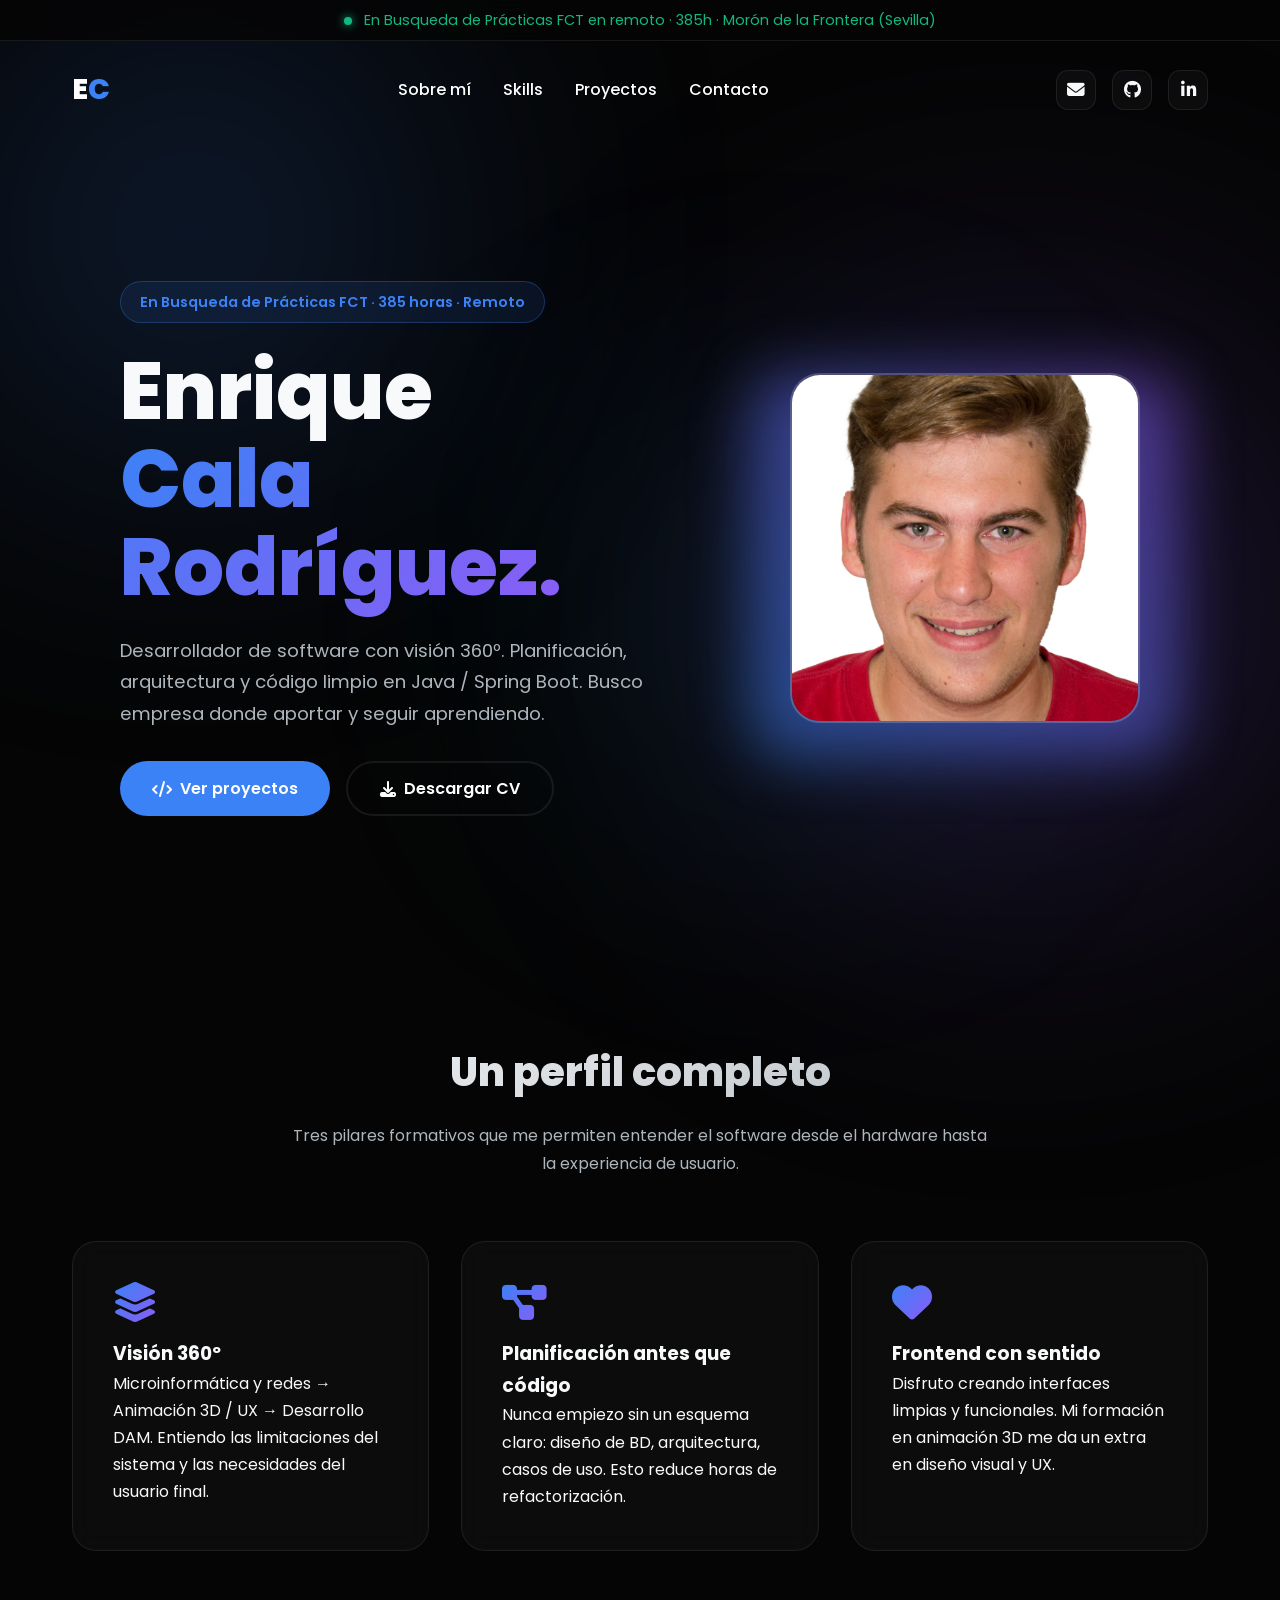
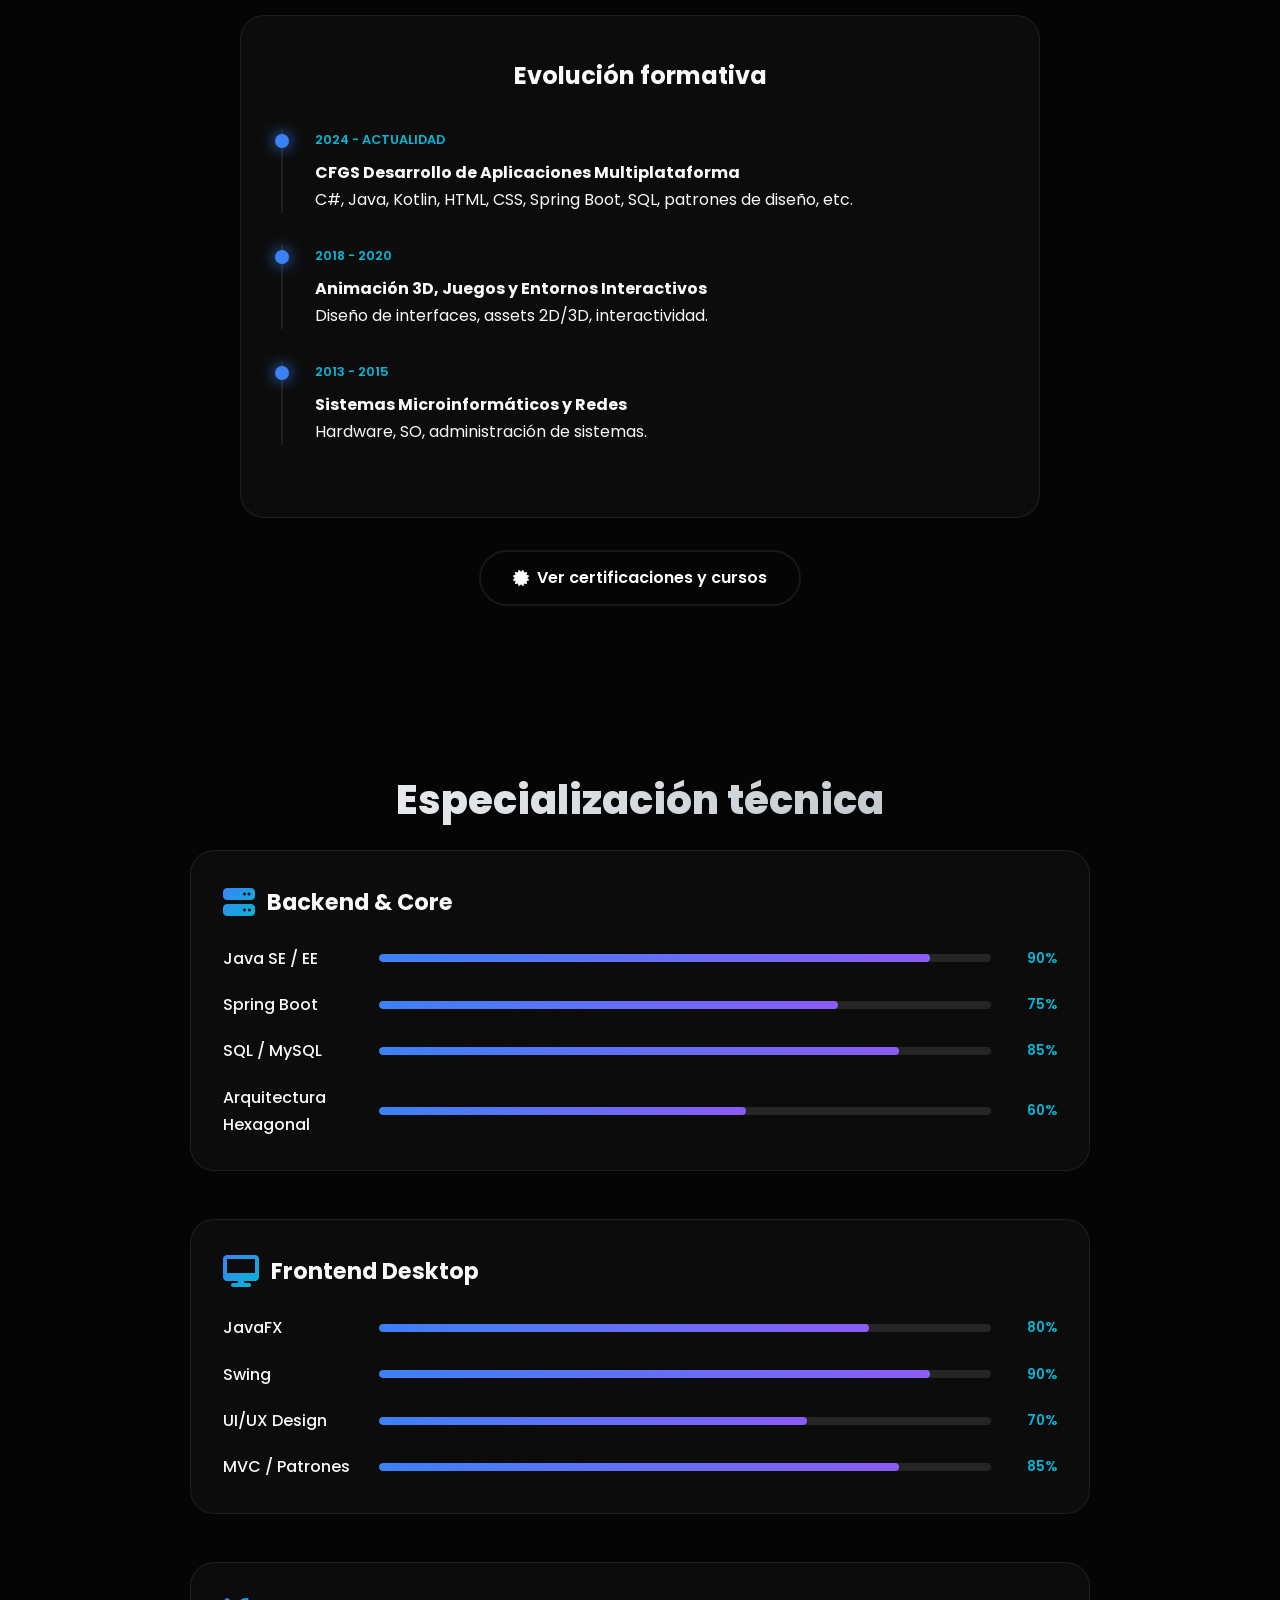
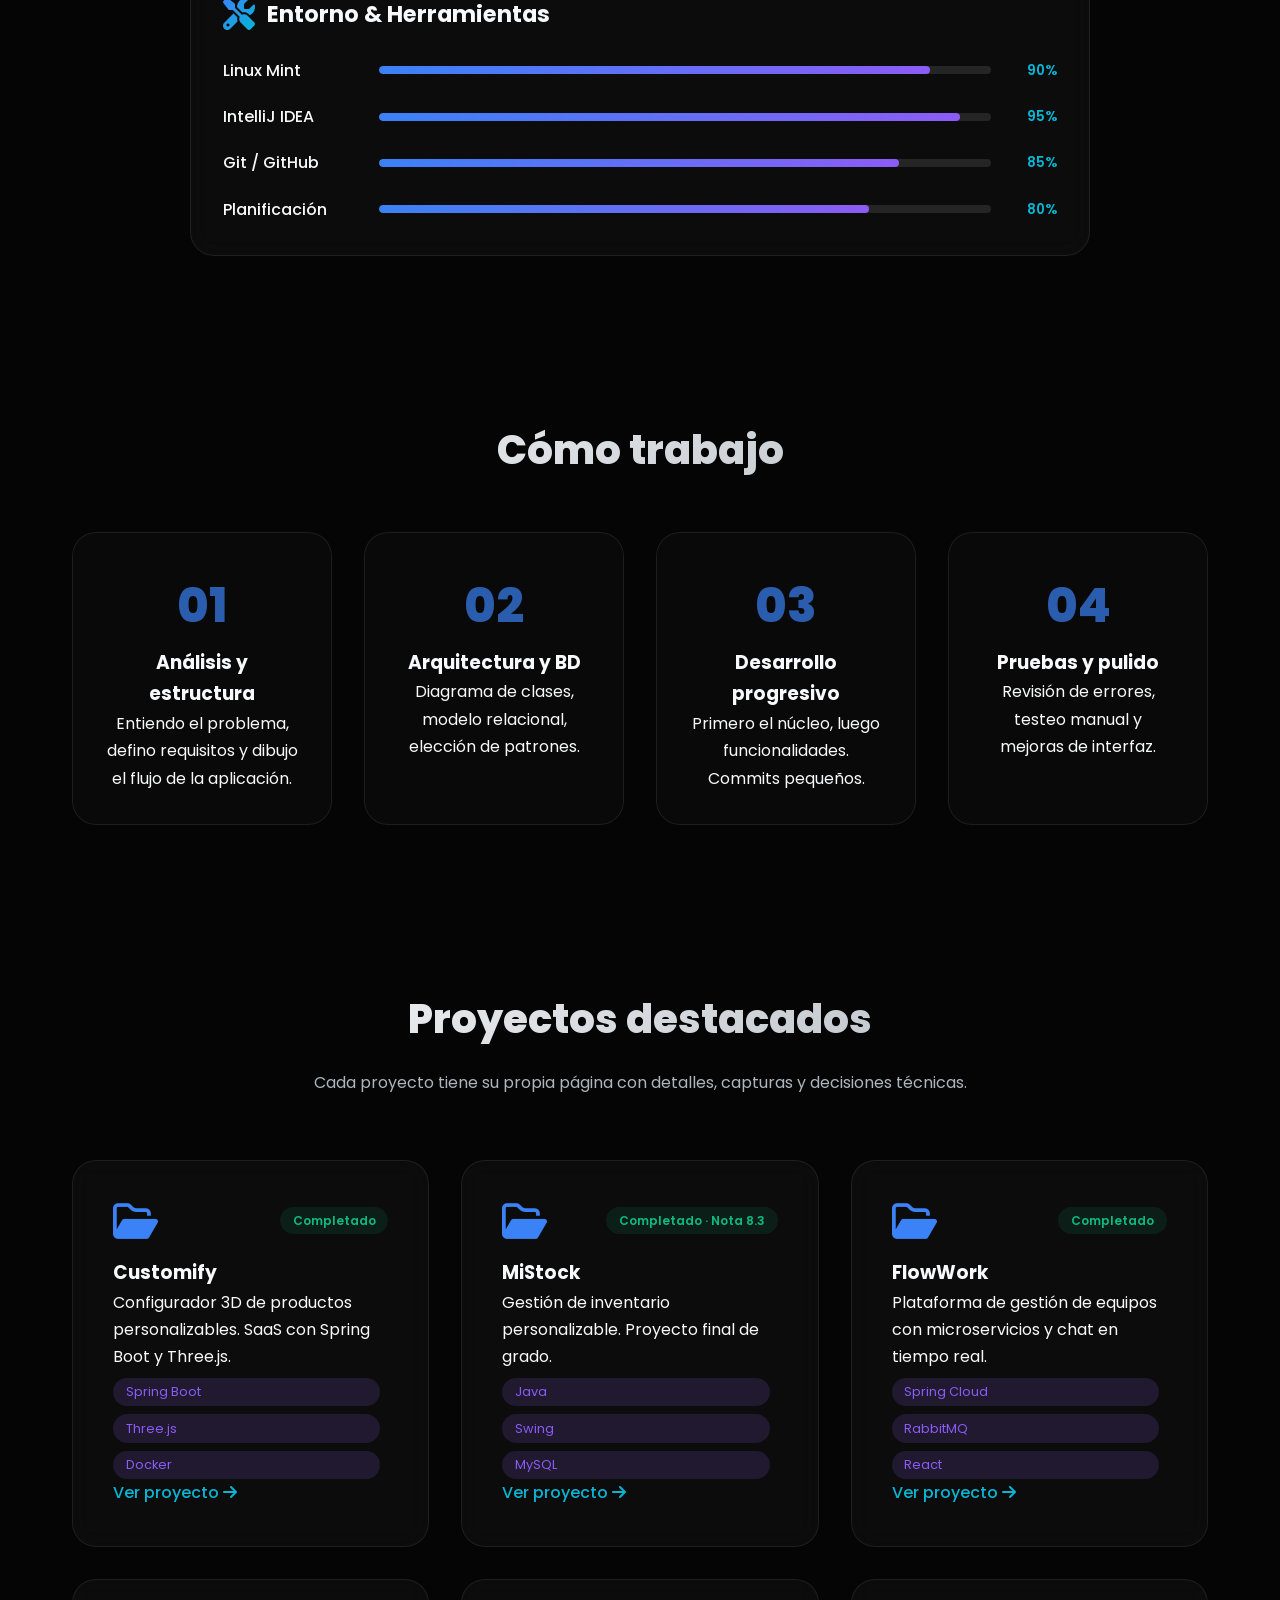
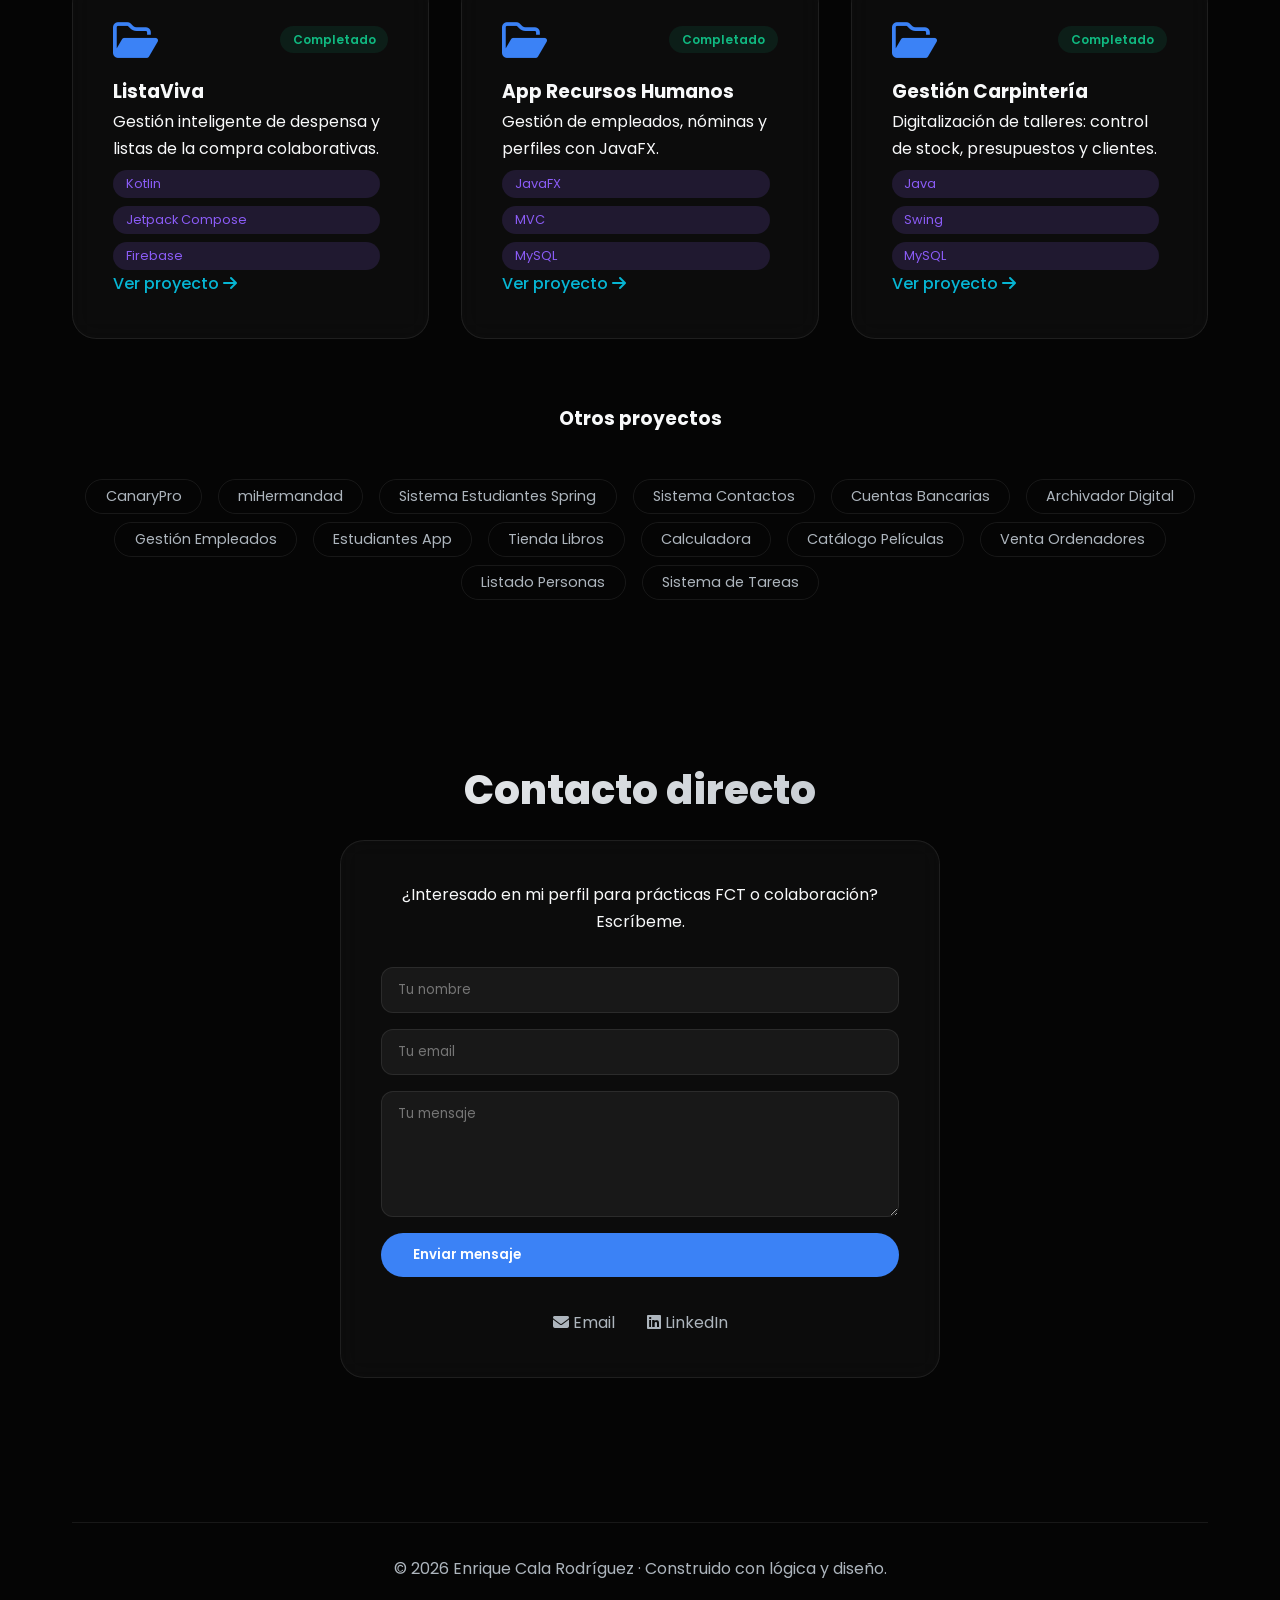
==== commit 0601cd61: "Update index.html" ====
--- a/index.html
+++ b/index.html
@@ -188,7 +188,7 @@
                     <h3>App Recursos Humanos</h3>
                     <p>Gestión de empleados, nóminas y perfiles con JavaFX.</p>
                     <span class="tech-tag">JavaFX</span><span class="tech-tag">MVC</span><span class="tech-tag">MySQL</span>
-                    <a href="proyectos/rrhh.html" class="project-link">Ver proyecto <i class="fas fa-arrow-right"></i></a>
+                    <a href="proyectos/sistema-hr.html" class="project-link">Ver proyecto <i class="fas fa-arrow-right"></i></a>
                 </article>
                 <article class="glass-card project-card">
                     <div class="project-header"><i class="far fa-folder-open folder-icon"></i><span class="status-tag completed">Completado</span></div>
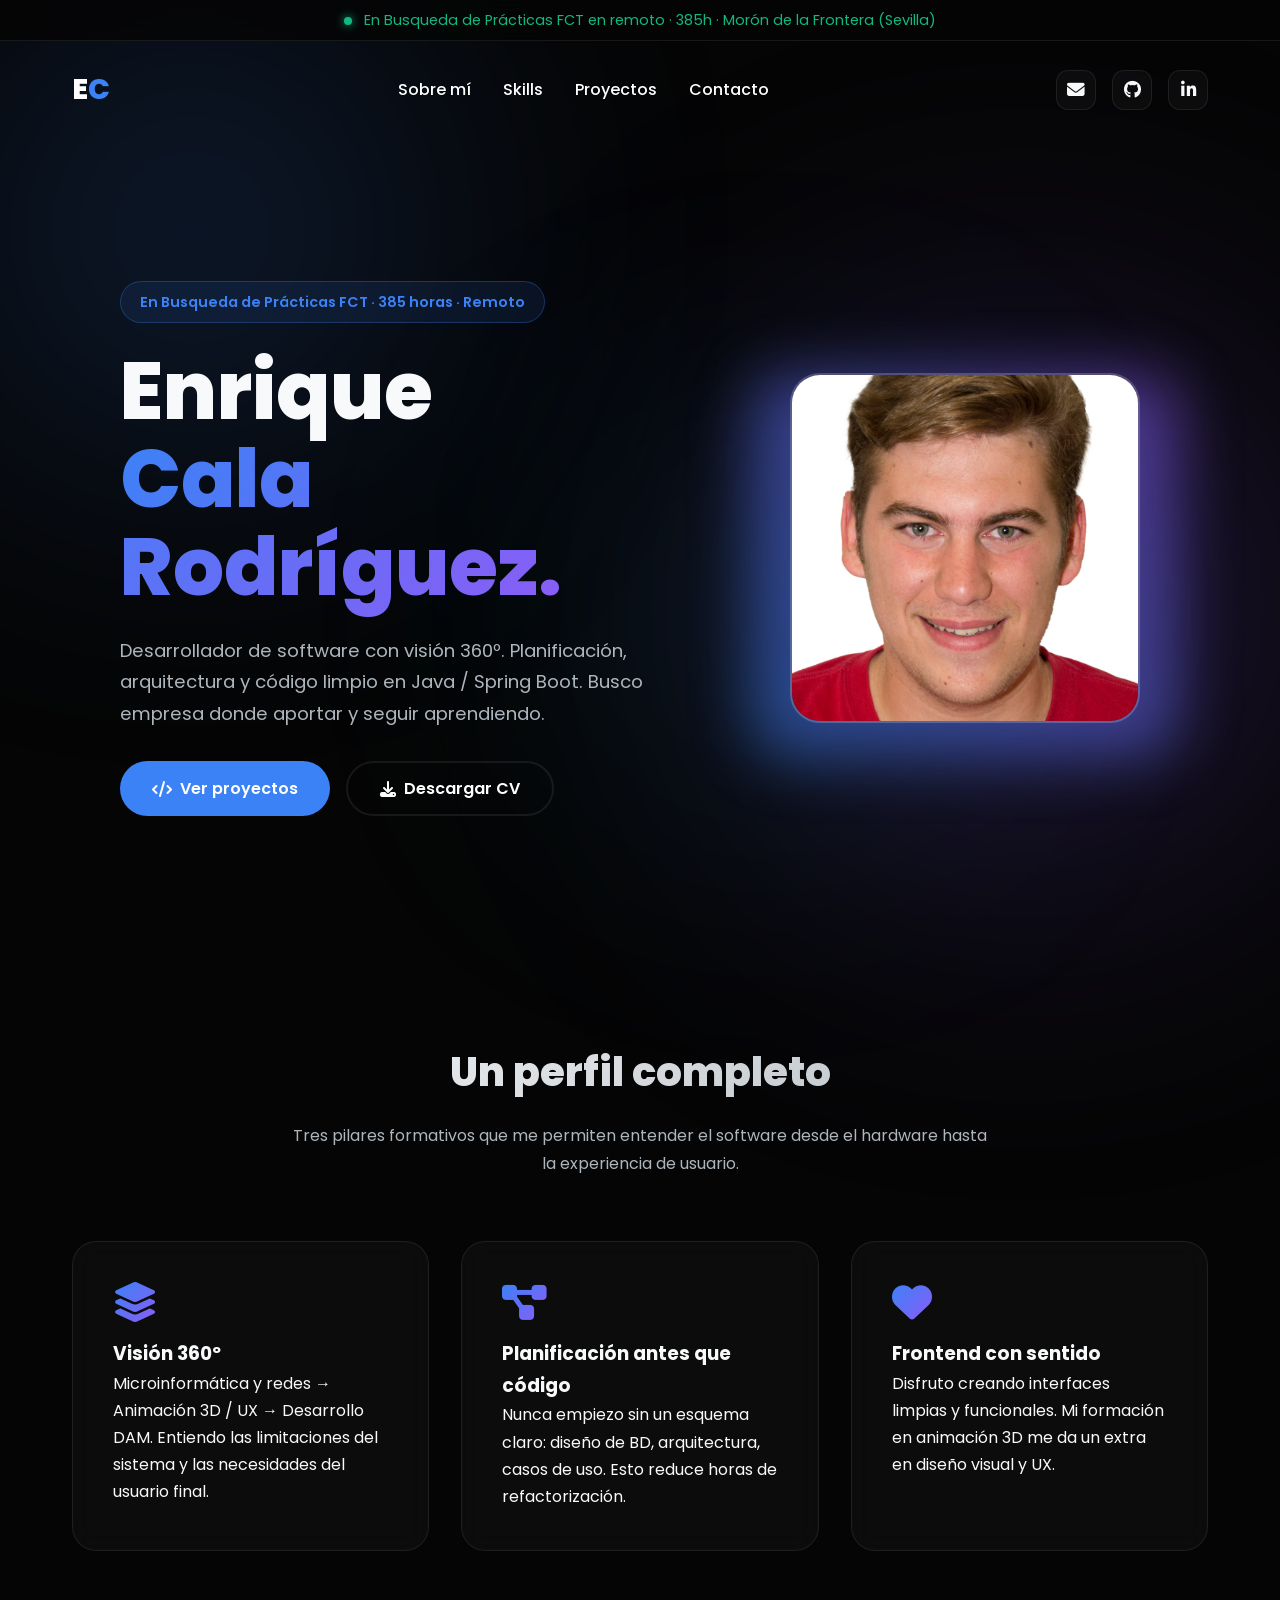
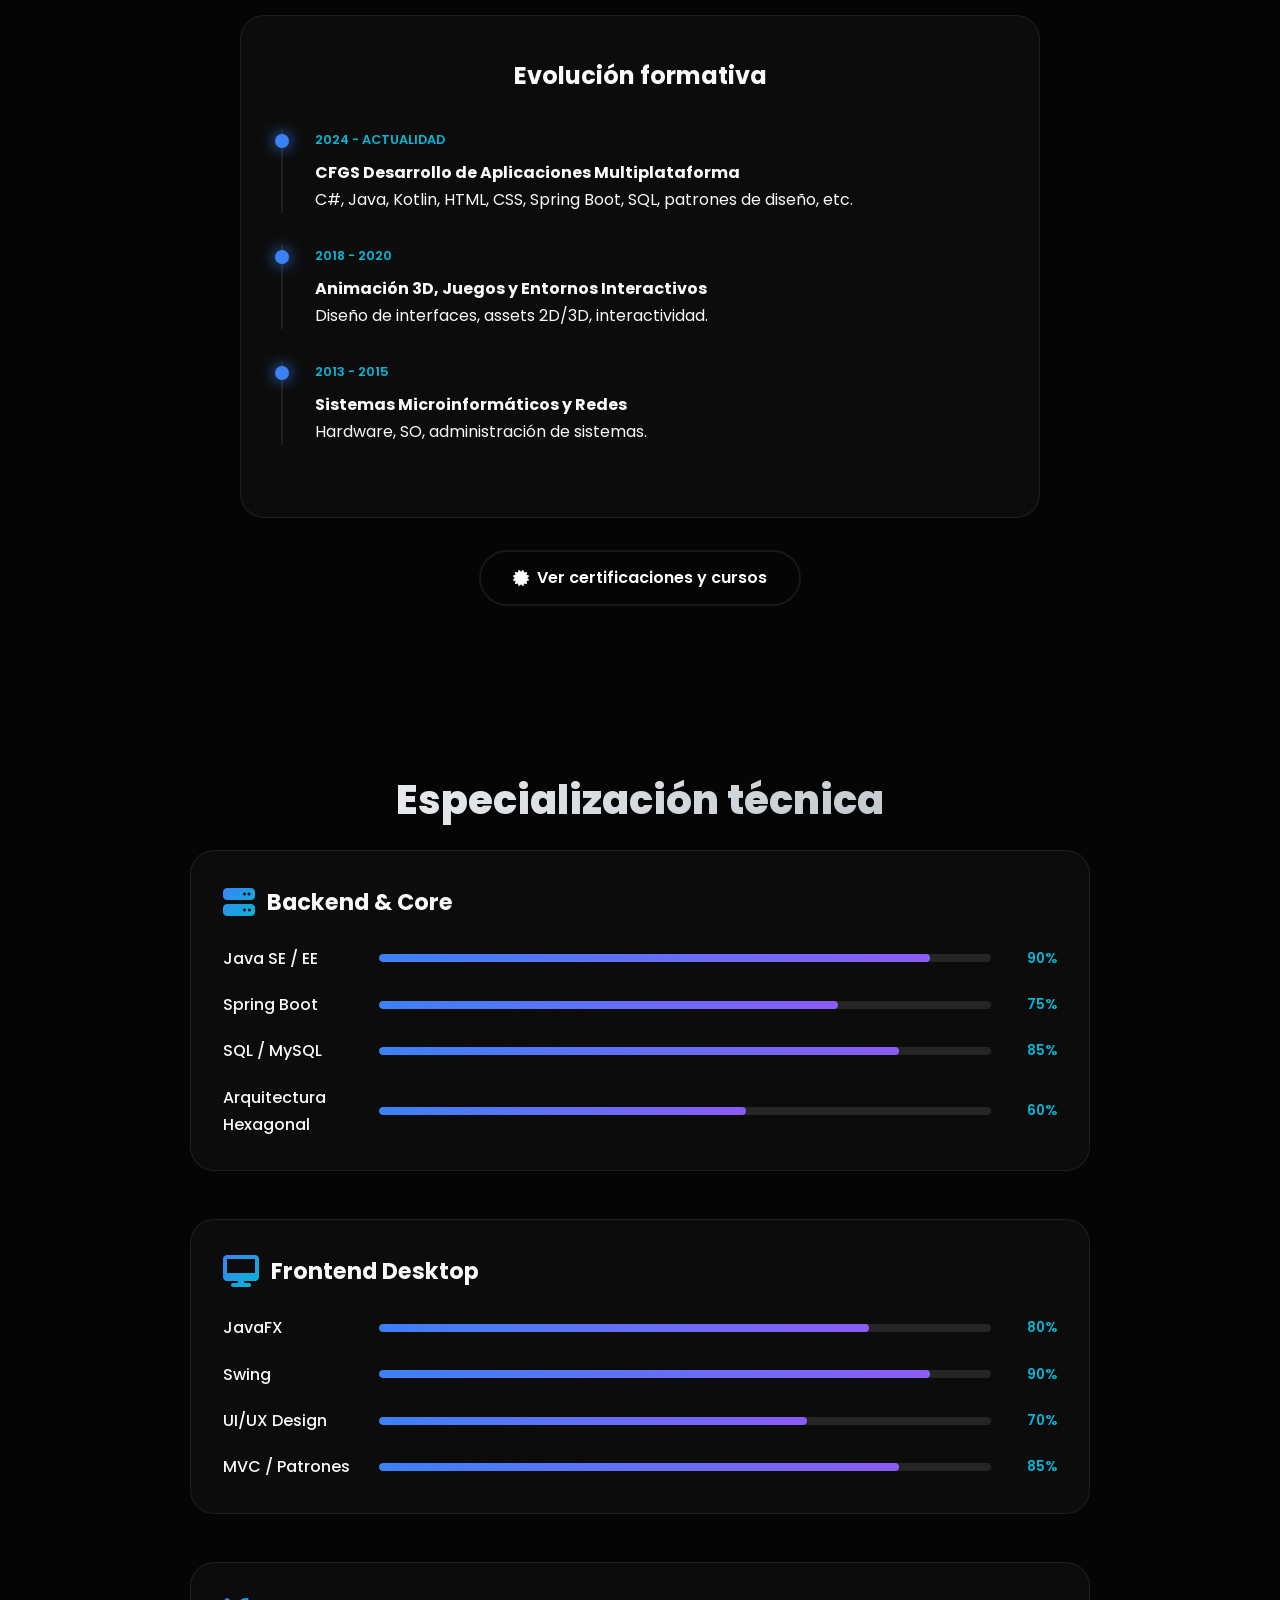
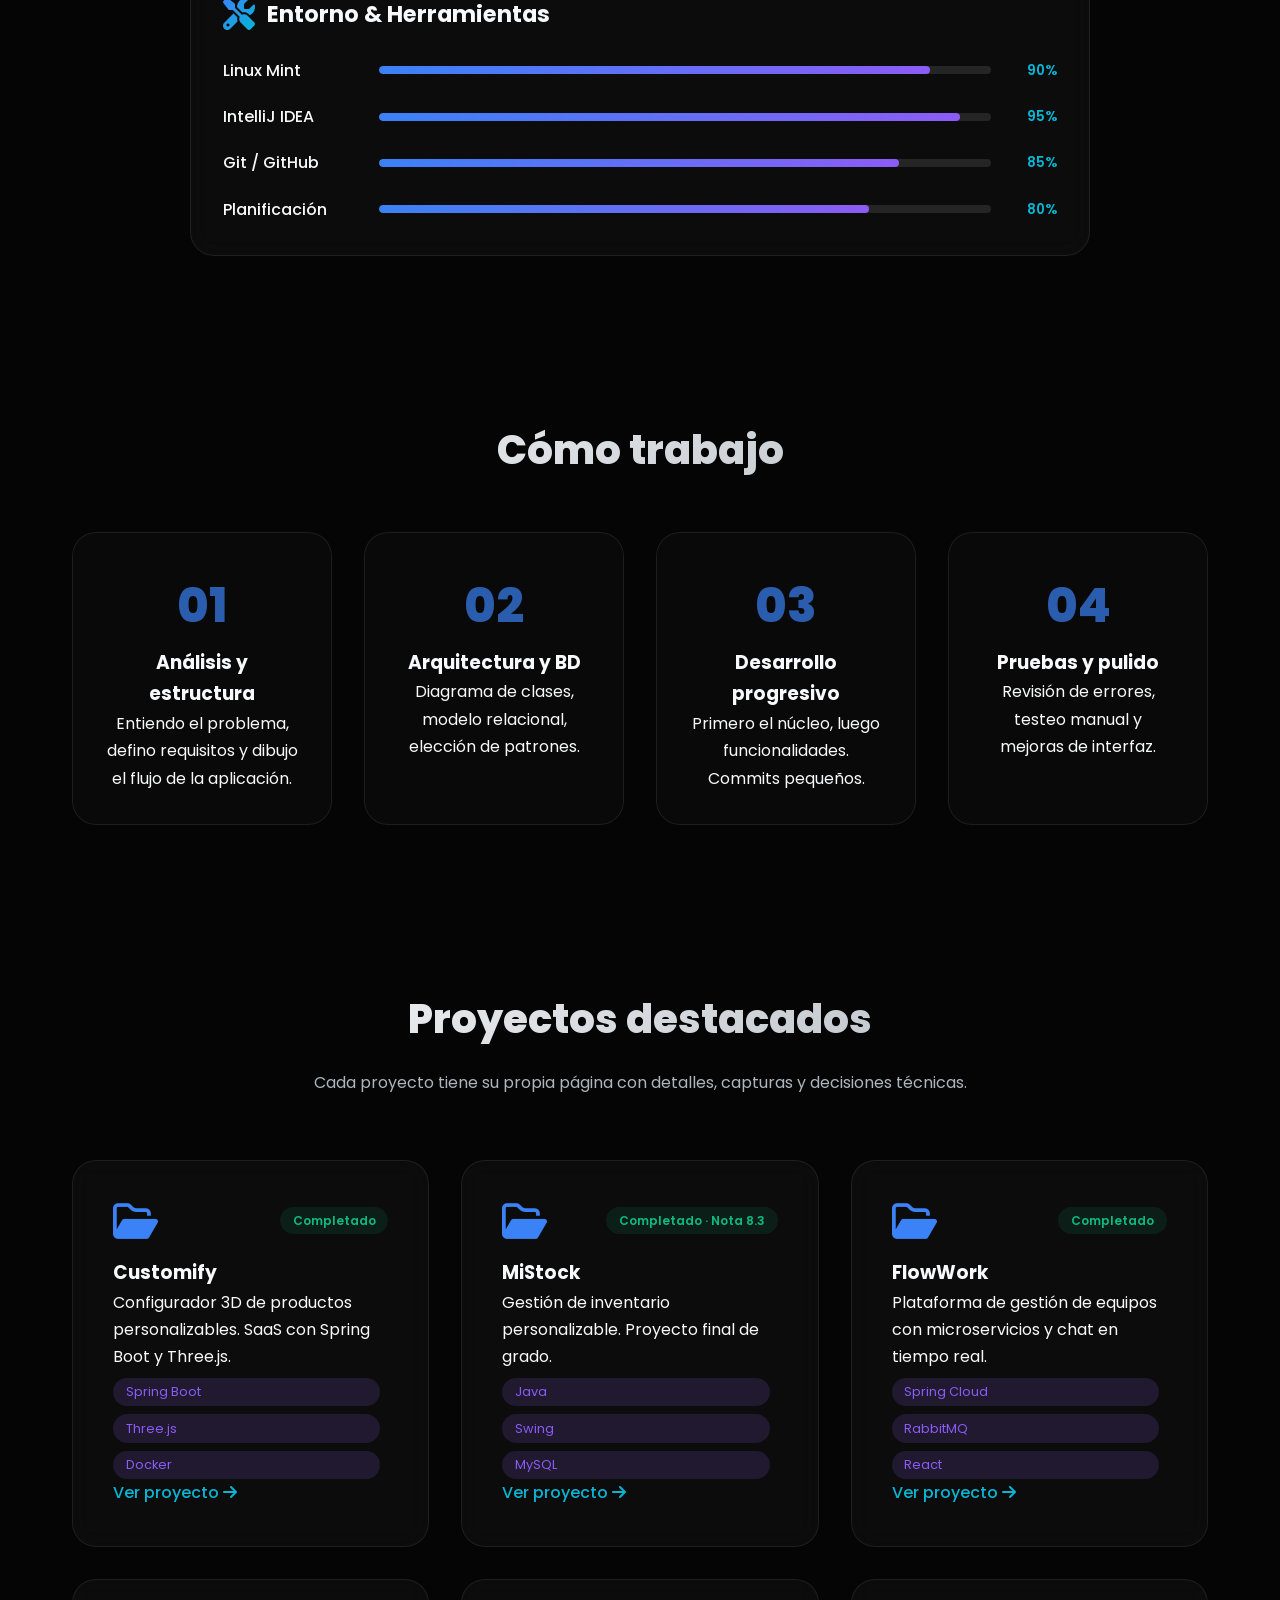
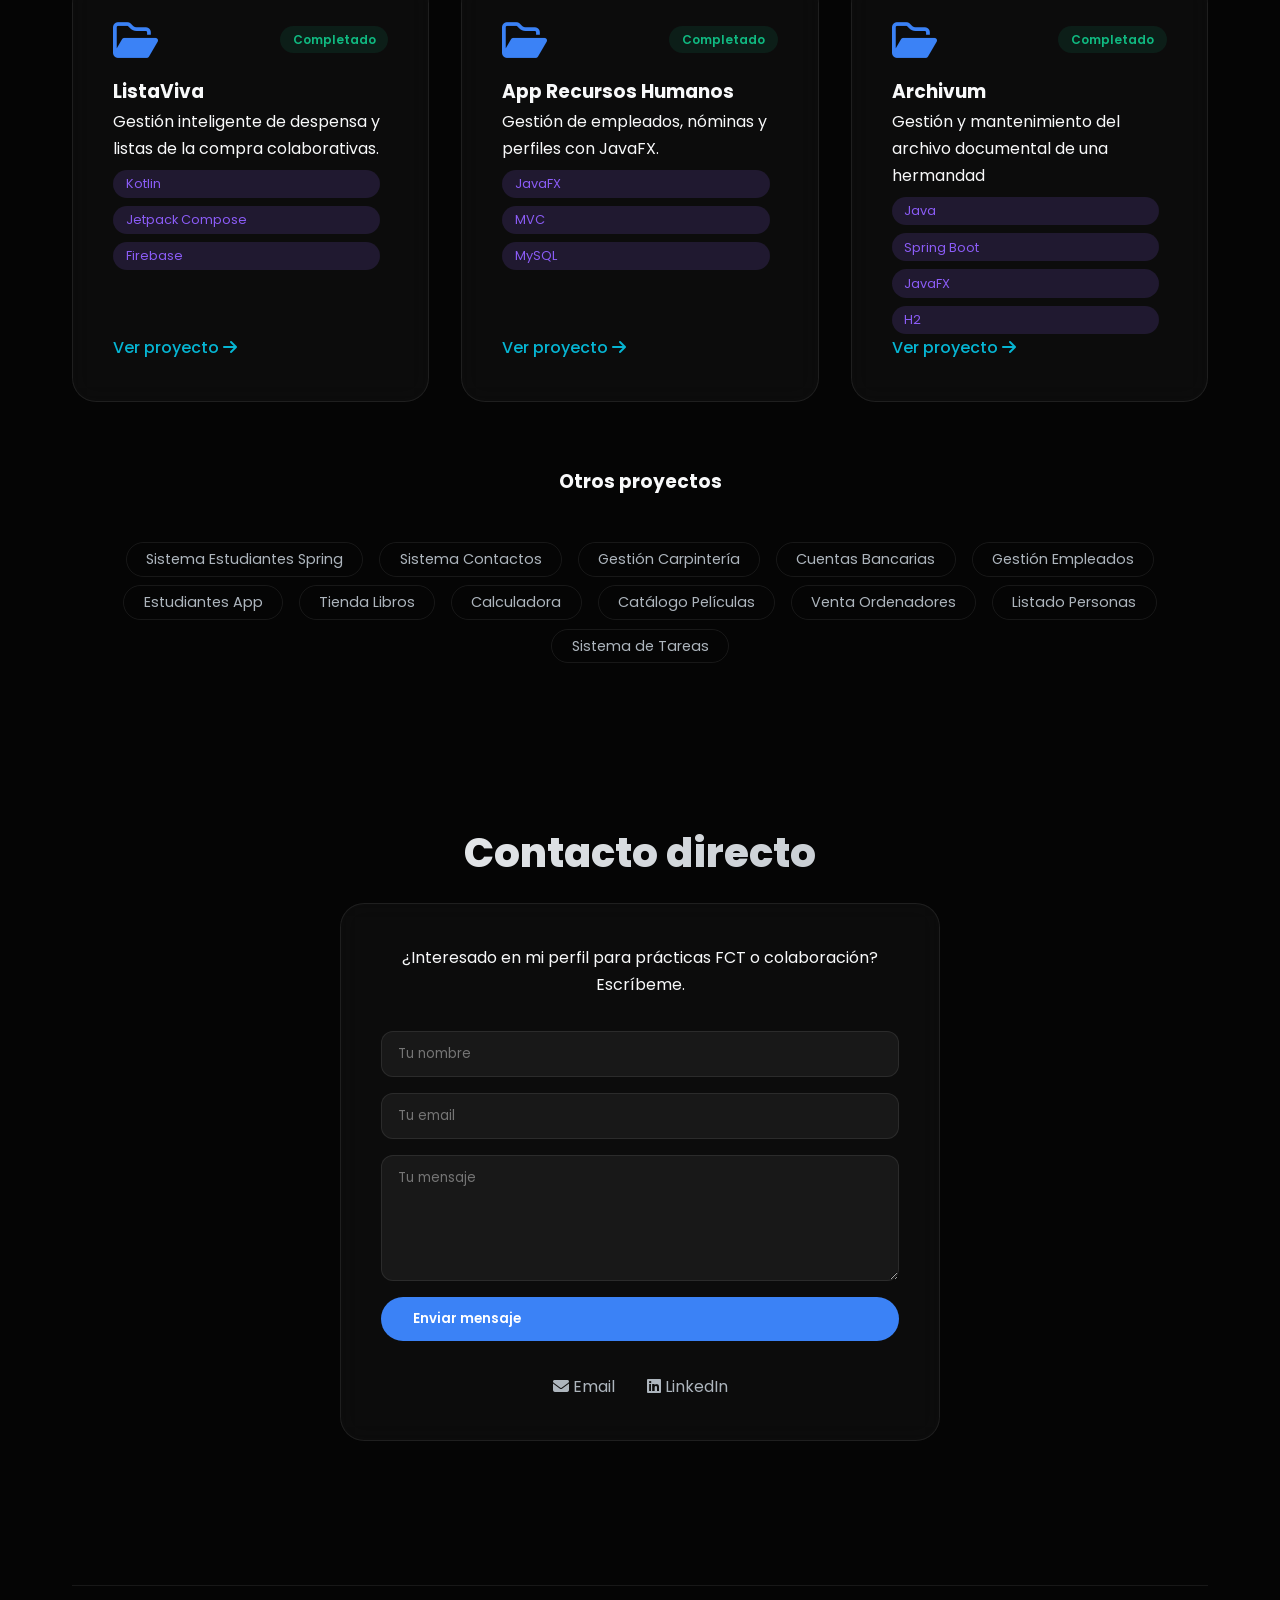
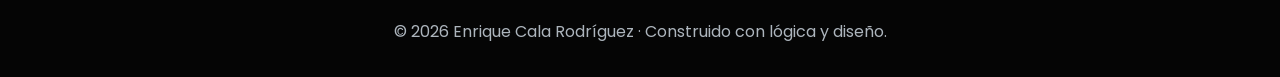
==== commit 628d3a5f: "Replace 'Gestión Carpintería' with 'Archivum' Updated project details and links in the portfolio sec" ====
--- a/index.html
+++ b/index.html
@@ -192,20 +192,18 @@
                 </article>
                 <article class="glass-card project-card">
                     <div class="project-header"><i class="far fa-folder-open folder-icon"></i><span class="status-tag completed">Completado</span></div>
-                    <h3>Gestión Carpintería</h3>
-                    <p>Digitalización de talleres: control de stock, presupuestos y clientes.</p>
-                    <span class="tech-tag">Java</span><span class="tech-tag">Swing</span><span class="tech-tag">MySQL</span>
-                    <a href="proyectos/carpinteria.html" class="project-link">Ver proyecto <i class="fas fa-arrow-right"></i></a>
+                    <h3>Archivum</h3>
+                    <p>Gestión y mantenimiento del archivo documental de una hermandad</p>
+                    <span class="tech-tag">Java</span><span class="tech-tag">Spring Boot</span><span class="tech-tag">JavaFX</span><span class="tech-tag">H2</span>
+                    <a href="proyectos/archivum.html" class="project-link">Ver proyecto <i class="fas fa-arrow-right"></i></a>
                 </article>
             </div>
             <h3 style="text-align:center; margin-top:4rem;">Otros proyectos</h3>
             <ul class="other-projects-list">
-                <li><a href="proyectos/canarypro.html">CanaryPro</a></li>
-                <li><a href="proyectos/mihermandad.html">miHermandad</a></li>
                 <li><a href="proyectos/estudiantes-spring.html">Sistema Estudiantes Spring</a></li>
                 <li><a href="https://github.com/ecalar/SistemaContactos" target="_blank">Sistema Contactos</a></li>
+                <li><a href="https://github.com/ecalar/GestionCarpinteria" target="_blank">Gestión Carpintería</a></li>
                 <li><a href="https://github.com/ecalar/SistemaCuentasBancarias" target="_blank">Cuentas Bancarias</a></li>
-                <li><a href="https://github.com/ecalar/ArchivadorDigital" target="_blank">Archivador Digital</a></li>
                 <li><a href="https://github.com/ecalar/GestionEmpleados" target="_blank">Gestión Empleados</a></li>
                 <li><a href="https://github.com/ecalar/SistemasEstudiantesApp" target="_blank">Estudiantes App</a></li>
                 <li><a href="https://github.com/ecalar/TiendaLibros" target="_blank">Tienda Libros</a></li>
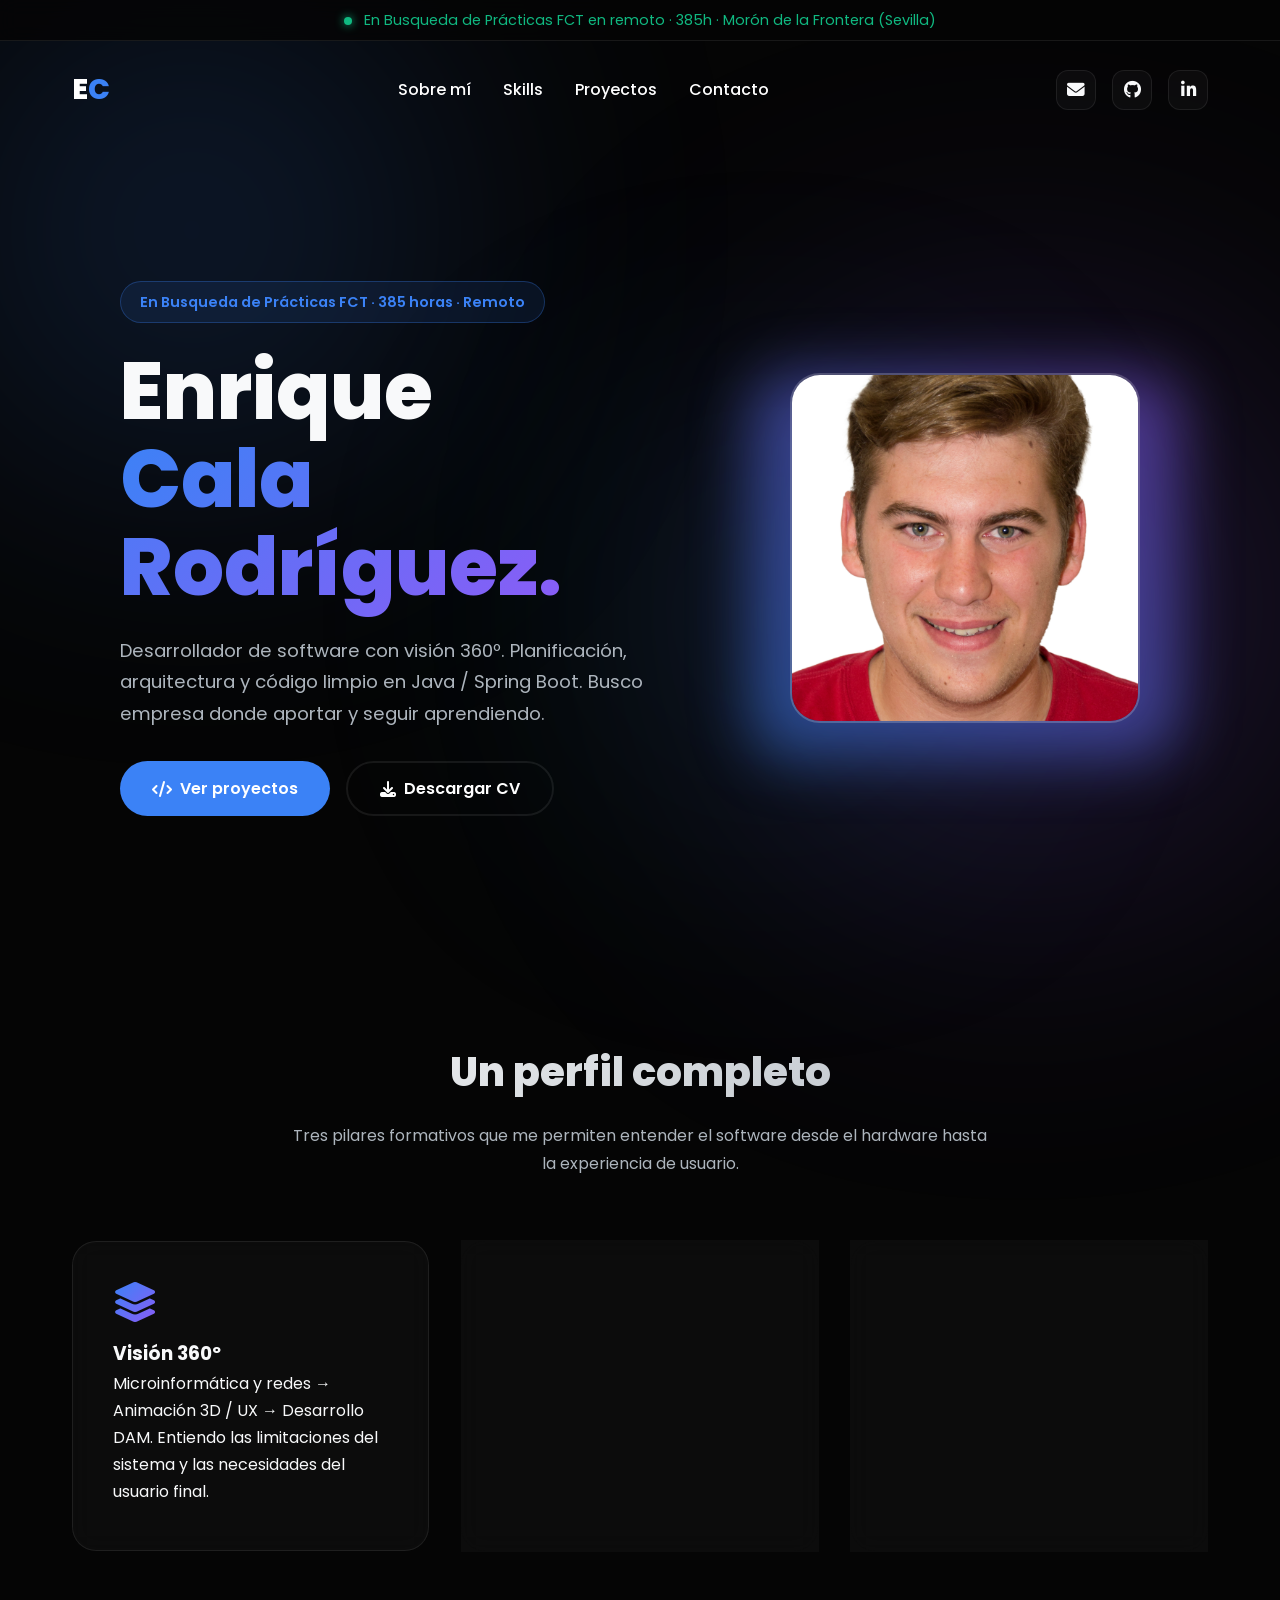
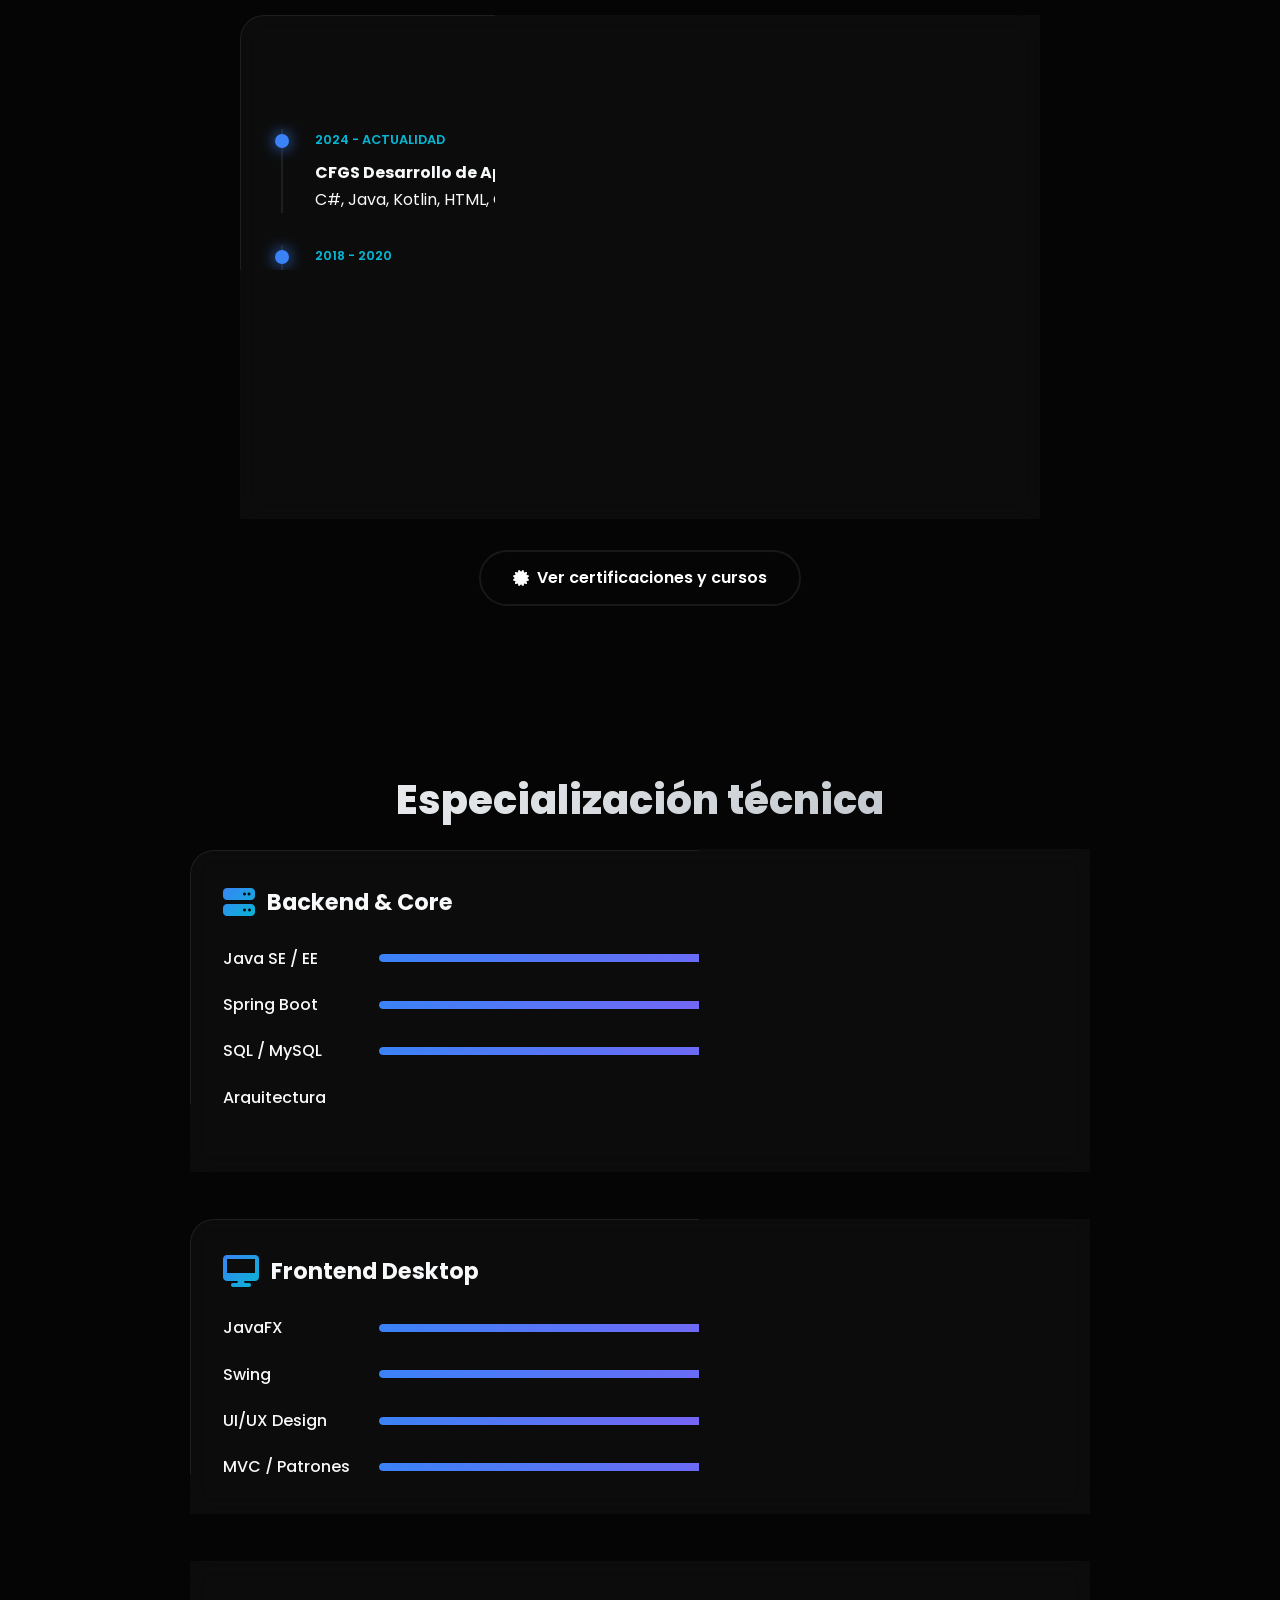
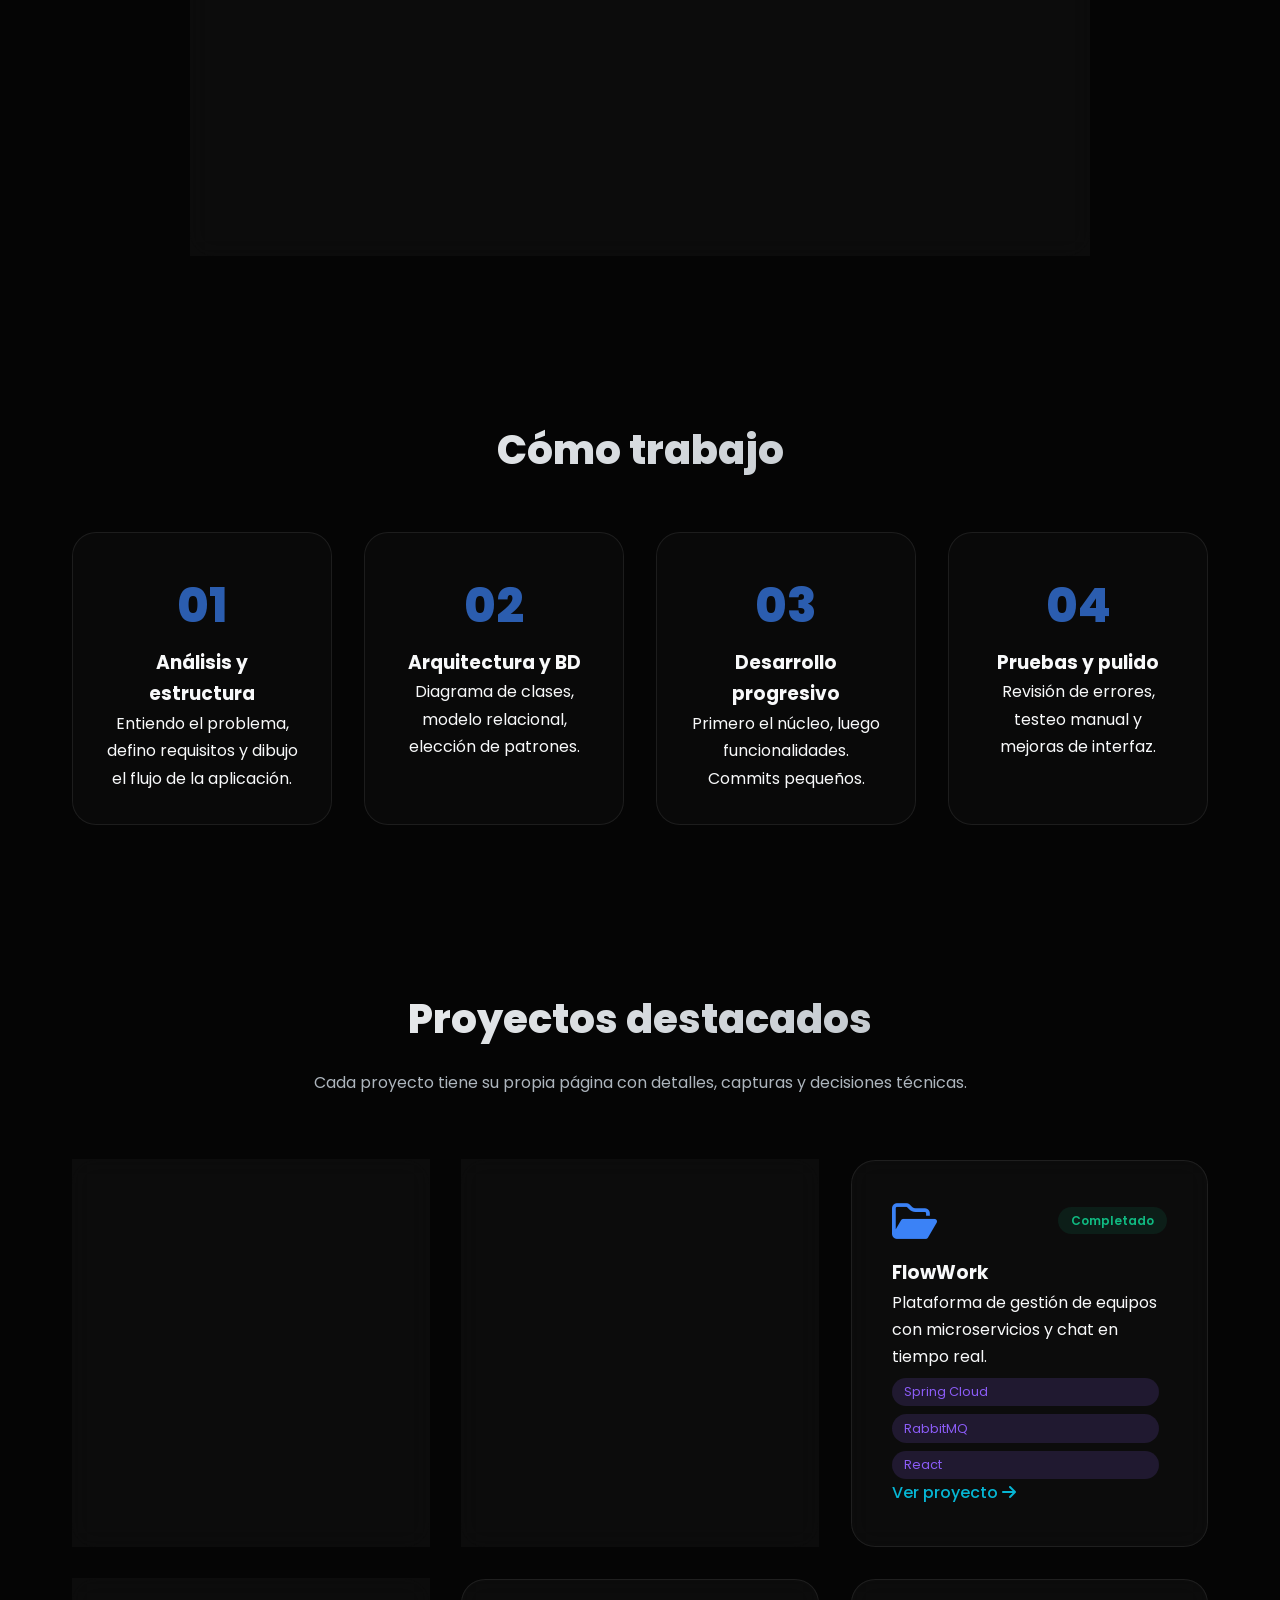
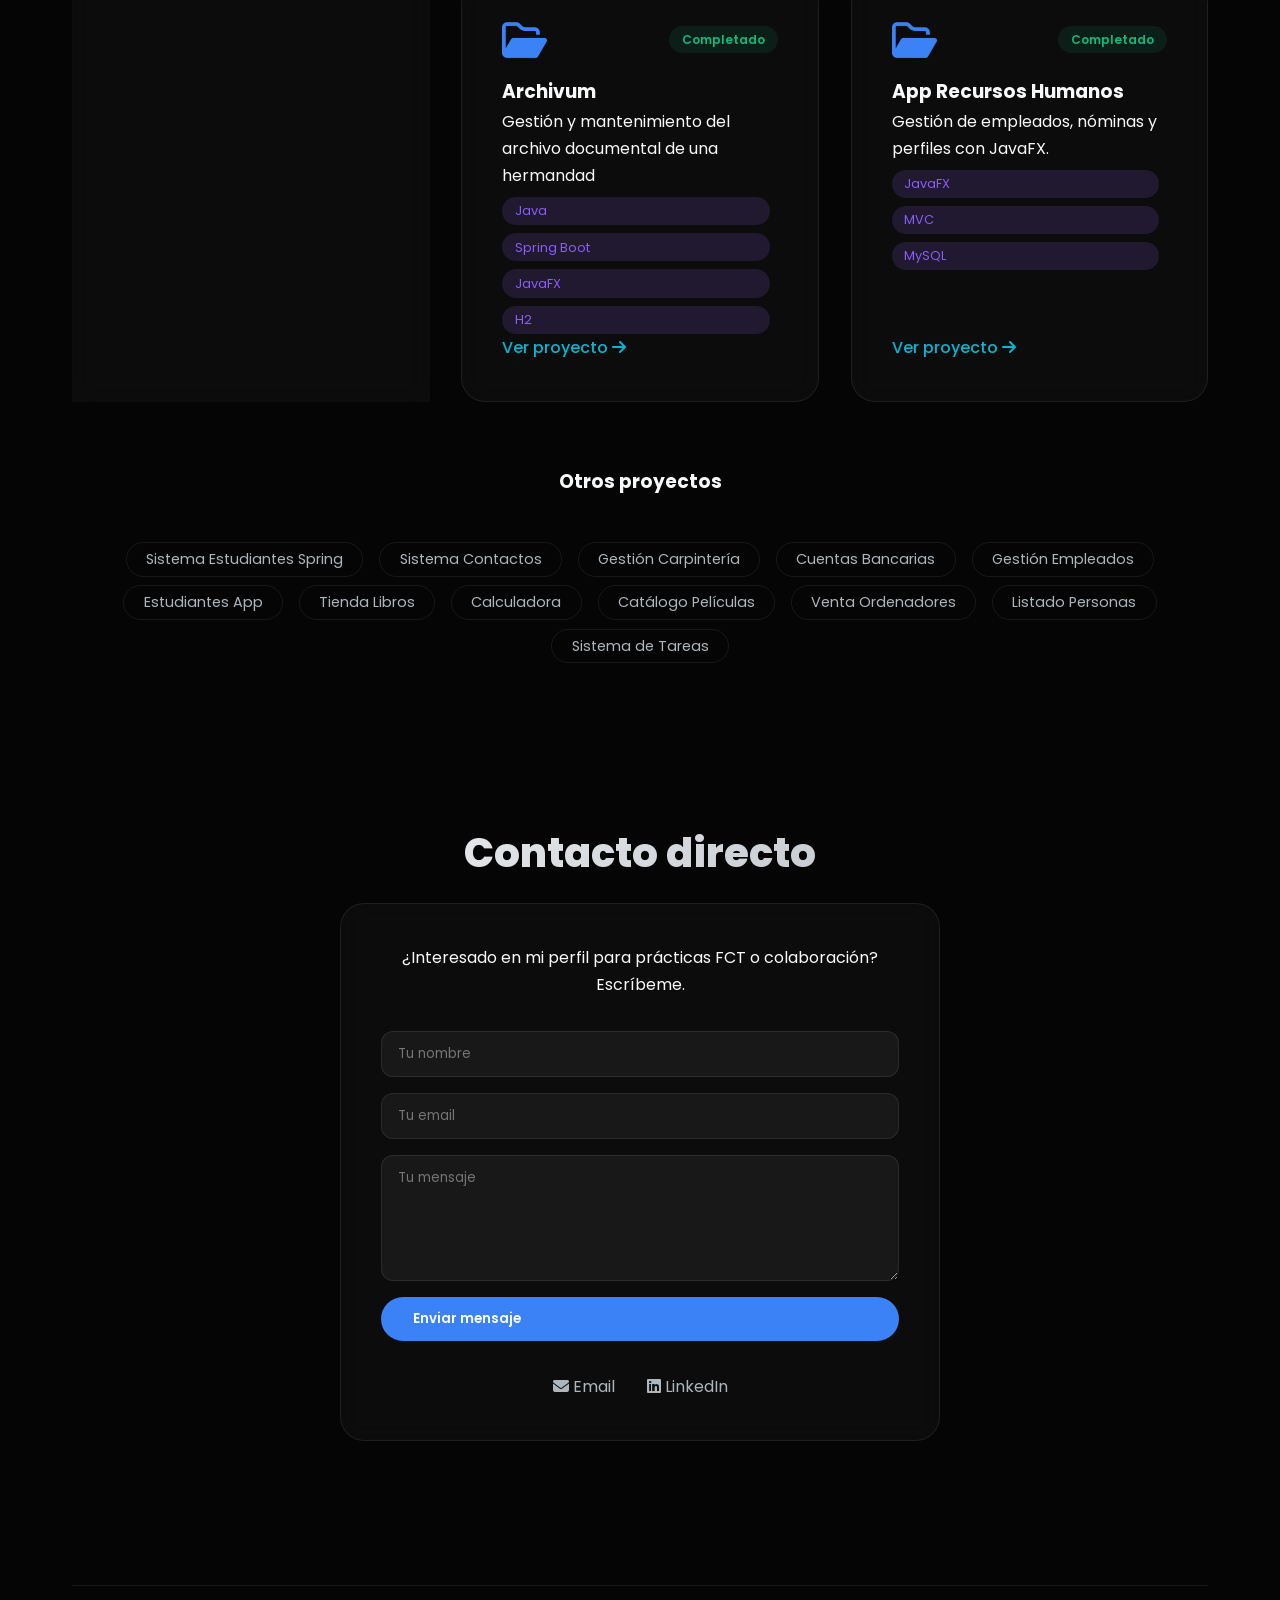
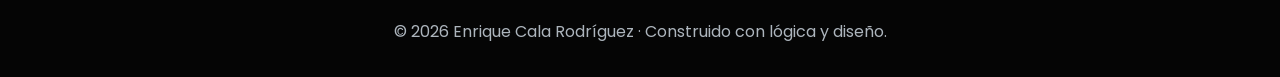
==== commit 4424e497: "Remove duplicate Archivum project entry" ====
--- a/index.html
+++ b/index.html
@@ -183,6 +183,13 @@
                     <span class="tech-tag">Kotlin</span><span class="tech-tag">Jetpack Compose</span><span class="tech-tag">Firebase</span>
                     <a href="proyectos/listaviva.html" class="project-link">Ver proyecto <i class="fas fa-arrow-right"></i></a>
                 </article>
+                 <article class="glass-card project-card">
+                    <div class="project-header"><i class="far fa-folder-open folder-icon"></i><span class="status-tag completed">Completado</span></div>
+                    <h3>Archivum</h3>
+                    <p>Gestión y mantenimiento del archivo documental de una hermandad</p>
+                    <span class="tech-tag">Java</span><span class="tech-tag">Spring Boot</span><span class="tech-tag">JavaFX</span><span class="tech-tag">H2</span>
+                    <a href="proyectos/archivum.html" class="project-link">Ver proyecto <i class="fas fa-arrow-right"></i></a>
+                </article>
                 <article class="glass-card project-card">
                     <div class="project-header"><i class="far fa-folder-open folder-icon"></i><span class="status-tag completed">Completado</span></div>
                     <h3>App Recursos Humanos</h3>
@@ -190,13 +197,7 @@
                     <span class="tech-tag">JavaFX</span><span class="tech-tag">MVC</span><span class="tech-tag">MySQL</span>
                     <a href="proyectos/sistema-hr.html" class="project-link">Ver proyecto <i class="fas fa-arrow-right"></i></a>
                 </article>
-                <article class="glass-card project-card">
-                    <div class="project-header"><i class="far fa-folder-open folder-icon"></i><span class="status-tag completed">Completado</span></div>
-                    <h3>Archivum</h3>
-                    <p>Gestión y mantenimiento del archivo documental de una hermandad</p>
-                    <span class="tech-tag">Java</span><span class="tech-tag">Spring Boot</span><span class="tech-tag">JavaFX</span><span class="tech-tag">H2</span>
-                    <a href="proyectos/archivum.html" class="project-link">Ver proyecto <i class="fas fa-arrow-right"></i></a>
-                </article>
+               
             </div>
             <h3 style="text-align:center; margin-top:4rem;">Otros proyectos</h3>
             <ul class="other-projects-list">
